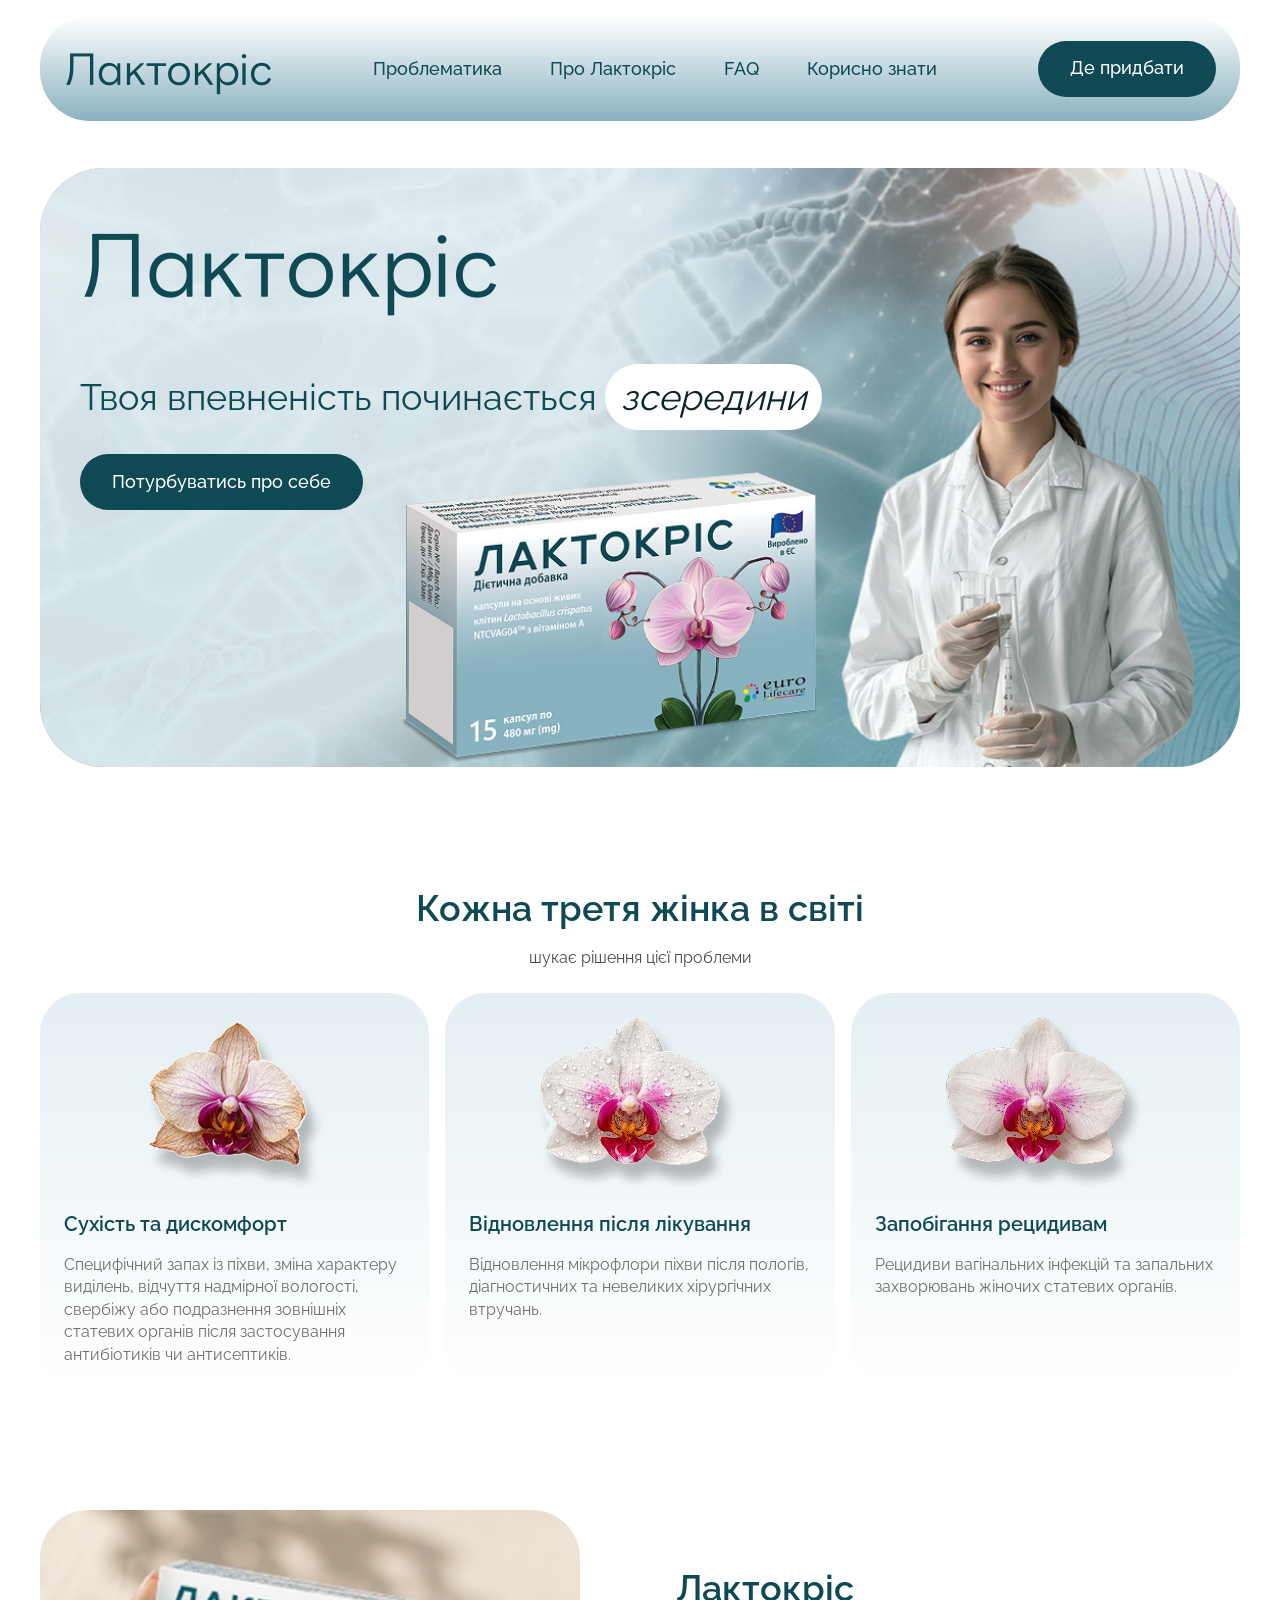
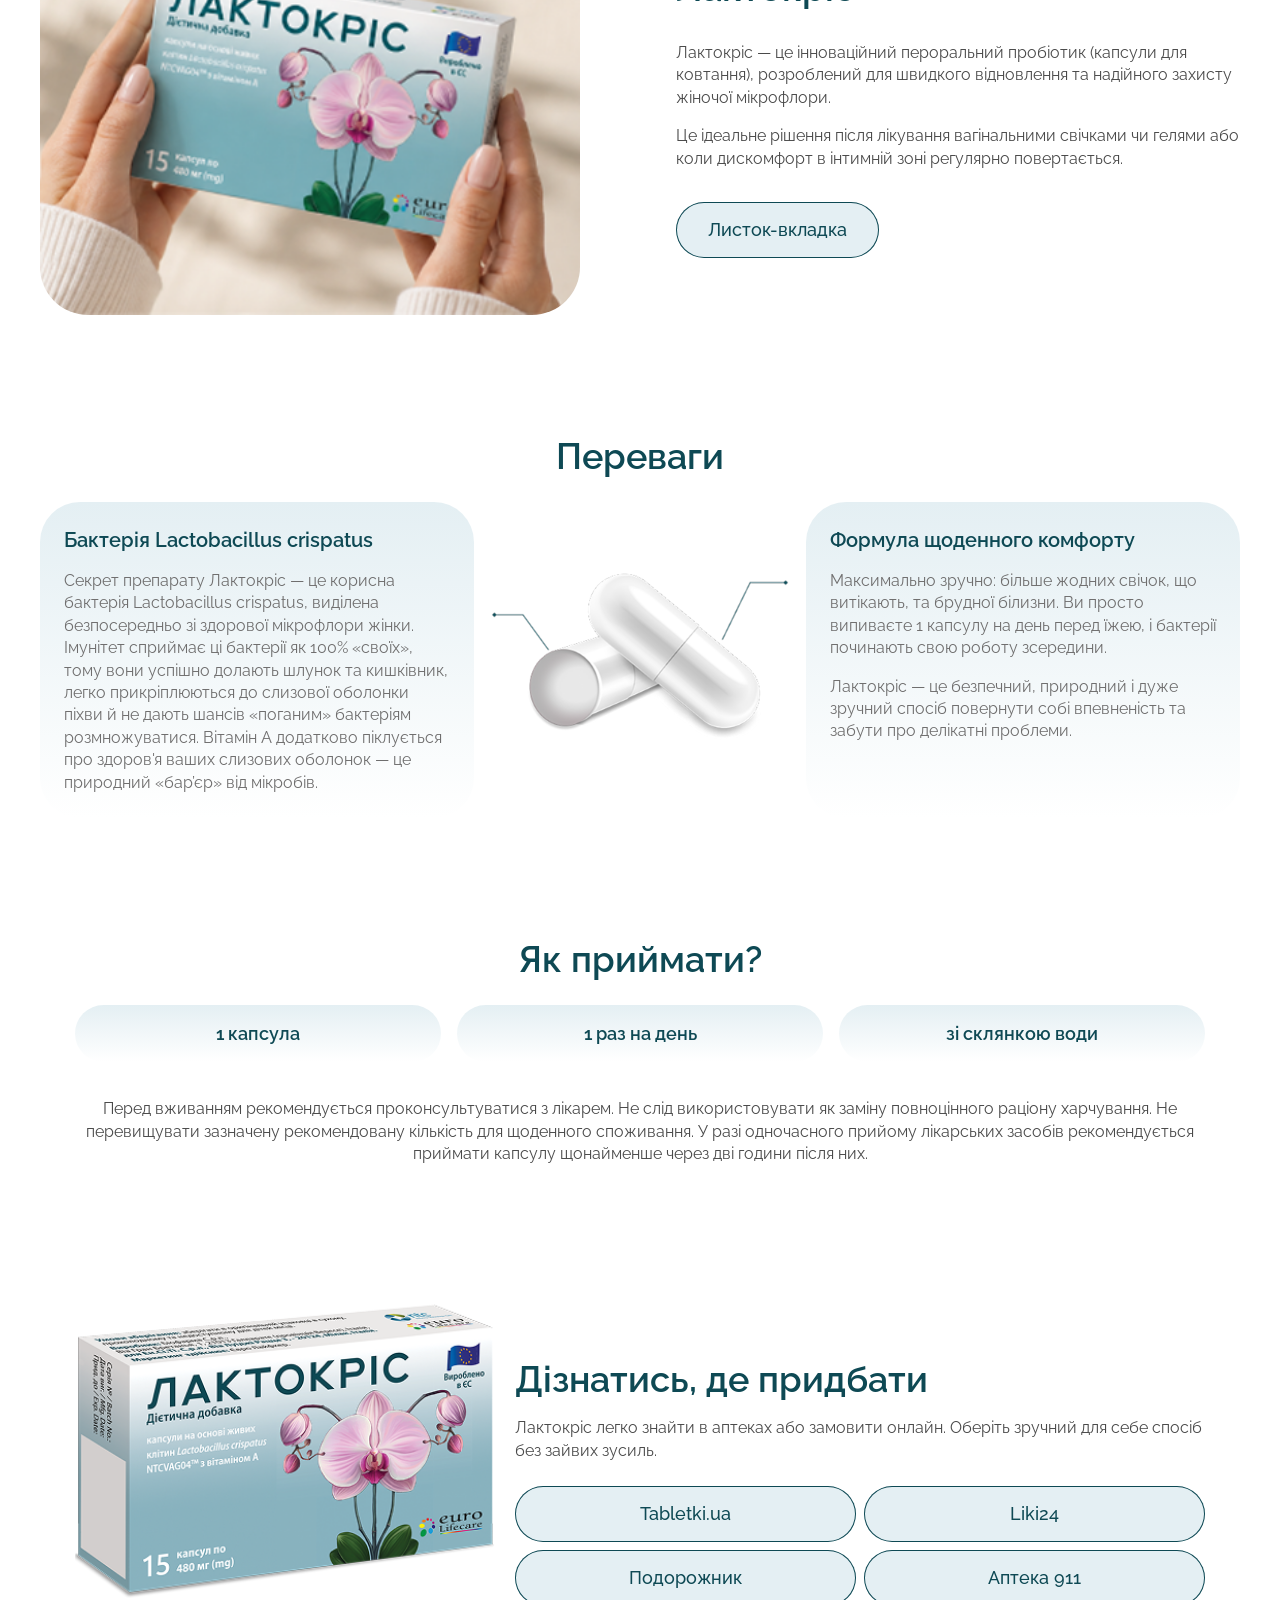
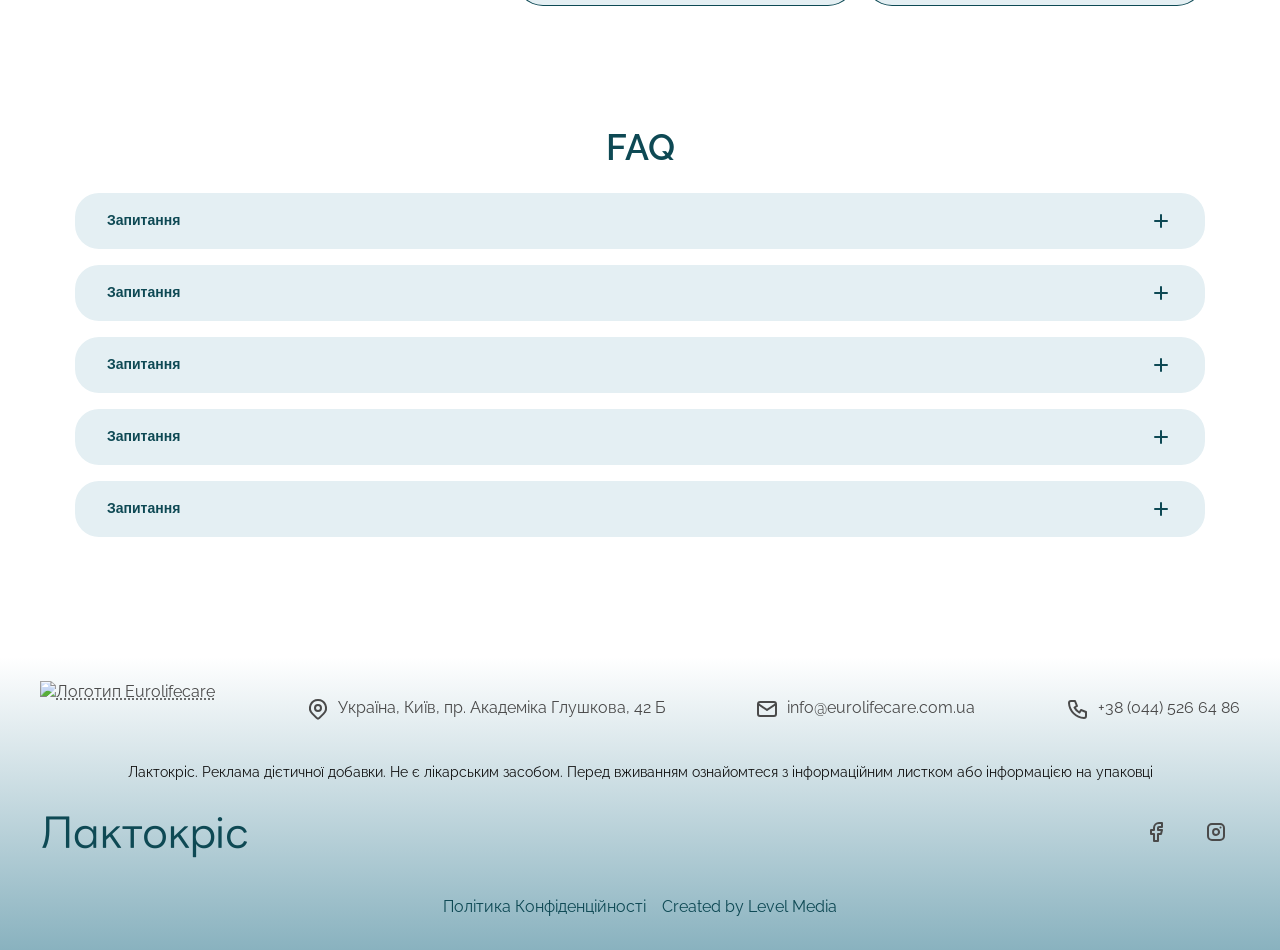
==== index.html @ abeadbf4 "revisions #1" ====
<!doctype html>
<html lang="uk">
  <head>
    <meta charset="UTF-8">
    <!-- <base href=""> -->
    <title>Лакторіс - Головна</title>
    <meta name="viewport" content="width=device-width, initial-scale=1.0">

    <link rel="preload" href="assets/fonts/LINESeedJP-Regular.ttf" as="font" type="font/ttf" crossorigin>
    <link rel="preload" href="assets/fonts/Raleway-Light.ttf" as="font" type="font/ttf" crossorigin>
    <link rel="preload" href="assets/fonts/Raleway-Regular.ttf" as="font" type="font/ttf" crossorigin>
    <link rel="preload" href="assets/fonts/Raleway-Medium.ttf" as="font" type="font/ttf" crossorigin>
    <link rel="preload" href="assets/fonts/Raleway-SemiBold.ttf" as="font" type="font/ttf" crossorigin>

    <link rel="preload" as="image" type="image/png" href="/assets/images/hero-1.png" fetchpriority="high">
    <link rel="preload" as="image" type="image/png" href="/assets/images/hero-2.png" fetchpriority="high">
    <link rel="preload" as="image" type="image/png" href="/assets/images/hero-3.png" fetchpriority="high">

    <link rel="stylesheet" href="assets/css/styles.css">

    <!-- <link rel="shortcut icon" href="/assets/img/favicon/favicon.ico" type="image/x-icon">
    <link rel="icon" href="/assets/img/favicon/favicon.ico" type="image/x-icon">
    <link rel="apple-touch-icon" sizes="57x57" href="/assets/img/favicon/apple-icon-57x57.png">
    <link rel="apple-touch-icon" sizes="60x60" href="/assets/img/favicon/apple-icon-60x60.png">
    <link rel="apple-touch-icon" sizes="72x72" href="/assets/img/favicon/apple-icon-72x72.png">
    <link rel="apple-touch-icon" sizes="76x76" href="/assets/img/favicon/apple-icon-76x76.png">
    <link rel="apple-touch-icon" sizes="114x114" href="/assets/img/favicon/apple-icon-114x114.png">
    <link rel="apple-touch-icon" sizes="120x120" href="/assets/img/favicon/apple-icon-120x120.png">
    <link rel="apple-touch-icon" sizes="144x144" href="/assets/img/favicon/apple-icon-144x144.png">
    <link rel="apple-touch-icon" sizes="152x152" href="/assets/img/favicon/apple-icon-152x152.png">
    <link rel="apple-touch-icon" sizes="180x180" href="/assets/img/favicon/apple-icon-180x180.png">
    <link rel="icon" type="image/png" sizes="192x192"  href="/assets/img/favicon/android-icon-192x192.png">
    <link rel="icon" type="image/png" sizes="32x32" href="/assets/img/favicon/favicon-32x32.png">
    <link rel="icon" type="image/png" sizes="96x96" href="/assets/img/favicon-96x96.png">
    <link rel="icon" type="image/png" sizes="16x16" href="/assets/img/favicon-16x16.png">
    <link rel="manifest" href="/assets/img/favicon/manifest.json">
    <meta name="msapplication-TileColor" content="#ffffff">
    <meta name="msapplication-TileImage" content="/assets/img/favicon/ms-icon-144x144.png">
    <meta name="theme-color" content="#ffffff"> -->
  </head>
  <body>
    <div class="page__inner">
      <header class="page-header__wrapper">
        <div id="header" class="header">
          <a href="/" class="logo not-style" aria-label="На головну сторінку Лактокріс">Лактокріс</a>
          <nav class="nav nav--desktop" aria-label="Головне меню">
            <ul class="not-style">
              <li><a href="#">Проблематика</a></li>
              <li><a href="#">Про Лактокріс</a></li>
              <li><a href="#">FAQ</a></li>
              <li><a href="#">Корисно знати</a></li>
            </ul>
          </nav>
          <a href="#" class="btn btn--primary nav--desktop">Де придбати</a>
          <button class="btn btn--primary burger" id="header-burger" aria-expanded="false" aria-controls="mobile-nav" aria-label="Відкрити меню"><span aria-hidden="true"></span><span aria-hidden="true"></span><span aria-hidden="true"></span></button>
        </div>
        <nav class="nav nav--mobile" id="mobile-nav" aria-label="Мобільне меню">
          <ul class="not-style">
            <li><a href="#">Проблематика</a></li>
            <li><a href="#">Про Лактокріс</a></li>
            <li><a href="#">FAQ</a></li>
            <li><a href="#">Корисно знати</a></li>
          </ul>
          <a href="#" class="btn btn--primary nav--mobile">Де придбати</a>
        </nav>
      </header>

      <main class="main">
        <section class="container section" aria-labelledby="hero-title">
          <div class="hero">
            <div class="hero__content">
              <div class="hero__header">
                <h1 id="hero-title">Лактокріс</h1>
                <p>Твоя впевненість починається <em>зсередини</em></p>
              </div>
              <div class="hero__cta">
                <a href="#" class="btn btn--primary">Потурбуватись про себе</a>
                <img src="assets/images/hero-1.png" alt="Упаковка препарату Лактокріс" loading="eager">
              </div>
            </div>
            <div class="hero__img"><img aria-hidden="true" src="assets/images/hero-3.png" alt="" loading="eager"></div>
          </div>
        </section>
        <section class="section container-2 container__content" aria-labelledby="problems-title">
          <div class="container__header">
            <h2 id="problems-title">Кожна третя жінка в світі</h2>
            <p>шукає рішення цієї проблеми</p>
          </div>
          <ul class="problems__list not-style-2">
            <li class="card">
              <div class="card__img"><img src="assets/images/problems-1.png" alt="" aria-hidden="true"></div>
              <div class="card__text">
                <h3 class="h4">Сухість та дискомфорт</h3>
                <p>Специфічний запах із піхви, зміна характеру виділень, відчуття надмірної вологості, свербіжу або подразнення зовнішніх статевих органів після застосування антибіотиків чи антисептиків.</p>
              </div>
            </li>
            <li class="card">
              <div class="card__img"><img src="assets/images/problems-2.png" alt="" aria-hidden="true"></div>
              <div class="card__text">
                <h3 class="h4">Відновлення після лікування</h3>
                <p>Відновлення мікрофлори піхви після пологів, діагностичних та невеликих хірургічних втручань.</p>
              </div>
            </li>
            <li class="card">
              <div class="card__img"><img src="assets/images/problems-3.png" alt="" aria-hidden="true"></div>
              <div class="card__text">
                <h3 class="h4">Запобігання рецидивам</h3>
                <p>Рецидиви вагінальних інфекцій та запальних захворювань жіночих статевих органів.</p>
              </div>
            </li>
          </ul>
        </section>
        <section class="section container-2 medicinal-product" aria-labelledby="product-title">
          <div class="medicinal-product__img embed-responsive embed-responsive--4-3">
            <img src="assets/images/image-4-3.png" alt="Упаковка препарату Лактокріс">
          </div>
          <div class="medicinal-product__texts">
            <h2 id="product-title">Лактокріс</h2>
            <div>
              <p>Лактокріс — це інноваційний пероральний пробіотик (капсули для ковтання), розроблений для швидкого відновлення та надійного захисту жіночої мікрофлори.</p>
              <p>Це ідеальне рішення після лікування вагінальними свічками чи гелями або коли дискомфорт в інтимній зоні регулярно повертається.</p>
            </div>
            <button class="btn btn--secondary">Листок-вкладка</button>
          </div>
        </section>
        <section class="section container-2 container__content" aria-labelledby="advantages-title">
          <div class="container__header">
            <h2 id="advantages-title">Переваги</h2>
          </div>
          <ul class="advantage not-style-2">
            <li class="card">
              <div class="card__text">
                <h3 class="h4">Бактерія Lactobacillus crispatus</h3>
                <p>Секрет препарату Лактокріс — це корисна бактерія Lactobacillus crispatus, виділена безпосередньо зі здорової мікрофлори жінки. Імунітет сприймає ці бактерії як 100% «своїх», тому вони успішно долають шлунок та кишківник, легко прикріплюються до слизової оболонки піхви й не дають шансів «поганим» бактеріям розмножуватися. Вітамін А додатково піклується про здоров'я ваших слизових оболонок — це природний «бар’єр» від мікробів.</p>
              </div>
            </li>
            <li class="advantage__img" aria-hidden="true">
              <picture>
                <source media="(max-width: 1200px)" srcset="assets/images/advantage__pills-mobile.png">
                <img src="assets/images/advantage__pills.png" alt="">
              </picture>
            </li>
            <li class="card">
              <div class="card__text">
                <h3 class="h4">Формула щоденного комфорту</h3>
                <div>
                  <p>Максимально зручно: більше жодних свічок, що витікають, та брудної білизни. Ви просто випиваєте 1 капсулу на день перед їжею, і бактерії починають свою роботу зсередини.</p>
                  <p>Лактокріс — це безпечний, природний і дуже зручний спосіб повернути собі впевненість та забути про делікатні проблеми.</p>
                </div>
              </div>
            </li>
          </ul>
        </section>
        <section class="section container-3 container__content" aria-labelledby="how-to-title">
          <div class="container__header">
            <h2 id="how-to-title">Як приймати?</h2>
          </div>
          
          <ol class="how-to-take__steps not-style-2">
            <li class="step-badge"><strong class="h5">1 капсула</strong></li>
            <li class="step-badge"><strong class="h5">1 раз на день</strong></li>
            <li class="step-badge"><strong class="h5">зі склянкою води</strong></li>
          </ol>
          
          <div class="how-to-take__texts">
            <p>
              Перед вживанням рекомендується проконсультуватися з лікарем. Не слід використовувати як заміну повноцінного раціону харчування. Не перевищувати зазначену рекомендовану кількість для щоденного споживання. У разі одночасного прийому лікарських засобів рекомендується приймати капсулу щонайменше через дві години після них.
            </p>
          </div>
        </section>
        <section class="section container-3 where-buy" aria-labelledby="buy-title">
          <div class="where-buy__img">
            <img src="assets/images/hero-1.png" alt="Упаковка препарату Лактокріс">
          </div>
          <div class="where-buy__info">
            <div>
              <h2 id="buy-title">Дізнатись, де придбати</h2>
              <p>Лактокріс легко знайти в аптеках або замовити онлайн. Оберіть зручний для себе спосіб без зайвих зусиль.</p>
            </div>
            <ul class="where-buy__links not-style-2">
              <li><a class="btn btn--secondary" href="#" target="_blank" rel="noopener noreferrer" aria-label="Tabletki.ua (відкриється в новій вкладці)">Tabletki.ua</a></li>
              <li><a class="btn btn--secondary" href="#" target="_blank" rel="noopener noreferrer" aria-label="Liki24 (відкриється в новій вкладці)">Liki24</a></li>
              <li><a class="btn btn--secondary" href="#" target="_blank" rel="noopener noreferrer" aria-label="Подорожник (відкриється в новій вкладці)">Подорожник</a></li>
              <li><a class="btn btn--secondary" href="#" target="_blank" rel="noopener noreferrer" aria-label="Аптека 911 (відкриється в новій вкладці)">Аптека 911</a></li>
            </ul>
          </div>
        </section>
        <section class="section container-3 container__content" aria-labelledby="faq-title">
          <div class="container__header">
            <h2 id="faq-title">FAQ</h2>
          </div>
          <div class="faq-container" itemscope itemtype="https://schema.org/FAQPage">

            <div class="faq-item" itemscope itemprop="mainEntity" itemtype="https://schema.org/Question">
              <h3 class="faq-title-wrapper">
                <button class="faq-header" aria-expanded="false">
                  <span class="faq-title h6" itemprop="name">Запитання</span>
                  <span class="faq-icon">
                    <span aria-hidden="true"></span><span aria-hidden="true"></span>
                  </span>
                </button>
              </h3>
              <div class="faq-content" itemscope itemprop="acceptedAnswer" itemtype="https://schema.org/Answer">
                <div class="faq-content-inner" itemprop="text">
                  <p>Munere voluptatum id vel, probatus phaedrum periculis ius te. Eum prima appareat id, ne munere fastidii constituam mei, no lorem invidunt referrentur vel.</p>
                </div>
              </div>
            </div>

            <div class="faq-item" itemscope itemprop="mainEntity" itemtype="https://schema.org/Question">
              <h3 class="faq-title-wrapper">
                <button class="faq-header" aria-expanded="false">
                  <span class="faq-title h6" itemprop="name">Запитання</span>
                  <span class="faq-icon">
                    <span aria-hidden="true"></span><span aria-hidden="true"></span>
                  </span>
                </button>
              </h3>
              <div class="faq-content" itemscope itemprop="acceptedAnswer" itemtype="https://schema.org/Answer">
                <div class="faq-content-inner" itemprop="text">
                  <p>Munere voluptatum id vel, probatus phaedrum periculis ius te. Eum prima appareat id, ne munere fastidii constituam mei, no lorem invidunt referrentur vel.</p>
                </div>
              </div>
            </div>

            <div class="faq-item" itemscope itemprop="mainEntity" itemtype="https://schema.org/Question">
              <h3 class="faq-title-wrapper">
                <button class="faq-header" aria-expanded="false">
                  <span class="faq-title h6" itemprop="name">Запитання</span>
                  <span class="faq-icon">
                    <span aria-hidden="true"></span><span aria-hidden="true"></span>
                  </span>
                </button>
              </h3>
              <div class="faq-content" itemscope itemprop="acceptedAnswer" itemtype="https://schema.org/Answer">
                <div class="faq-content-inner" itemprop="text">
                  <p>Munere voluptatum id vel, probatus phaedrum periculis ius te. Eum prima appareat id, ne munere fastidii constituam mei, no lorem invidunt referrentur vel.</p>
                </div>
              </div>
            </div>

            <div class="faq-item" itemscope itemprop="mainEntity" itemtype="https://schema.org/Question">
              <h3 class="faq-title-wrapper">
                <button class="faq-header" aria-expanded="false">
                  <span class="faq-title h6" itemprop="name">Запитання</span>
                  <span class="faq-icon">
                    <span aria-hidden="true"></span><span aria-hidden="true"></span>
                  </span>
                </button>
              </h3>
              <div class="faq-content" itemscope itemprop="acceptedAnswer" itemtype="https://schema.org/Answer">
                <div class="faq-content-inner" itemprop="text">
                  <p>Munere voluptatum id vel, probatus phaedrum periculis ius te. Eum prima appareat id, ne munere fastidii constituam mei, no lorem invidunt referrentur vel.</p>
                </div>
              </div>
            </div>

            <div class="faq-item" itemscope itemprop="mainEntity" itemtype="https://schema.org/Question">
              <h3 class="faq-title-wrapper">
                <button class="faq-header" aria-expanded="false">
                  <span class="faq-title h6" itemprop="name">Запитання</span>
                  <span class="faq-icon">
                    <span aria-hidden="true"></span><span aria-hidden="true"></span>
                  </span>
                </button>
              </h3>
              <div class="faq-content" itemscope itemprop="acceptedAnswer" itemtype="https://schema.org/Answer">
                <div class="faq-content-inner" itemprop="text">
                  <p>Munere voluptatum id vel, probatus phaedrum periculis ius te. Eum prima appareat id, ne munere fastidii constituam mei, no lorem invidunt referrentur vel.</p>
                </div>
              </div>
            </div>

          </div>
        </section>
      </main>
        
      <footer class="page-footer__wrapper">
        <div class="footer container" id="footer">
          <address class="footer__links not-style">
            <a class="eurolifecare-logo" href="https://eurolifecare.com.ua/" aria-label="На головну сторінку Eurolifecare" target="_blank" rel="noopener noreferrer">
              <!-- <img src="assets/img/eurolifecare_logo.png" alt="Логотип Eurolifecare"> -->
              <img src="https://eurolifecare.com.ua/wp-content/uploads/2021/03/logo.svg" alt="Логотип Eurolifecare">
            </a>
            <div class="footer__link">
              <svg aria-hidden="true" xmlns="http://www.w3.org/2000/svg" width="24" height="24" fill="none" viewBox="0 0 24 24">
                <use xmlns:xlink="http://www.w3.org/1999/xlink" xlink:href="assets/img/sprites.svg#map-pin"></use>
              </svg>
              <a href="https://goo.gl/maps/f4gwStd8q7zMJ84H6" target="_blank" rel="noopener noreferrer">Україна, Київ, пр. Академіка Глушкова, 42 Б</a>
            </div>
            <div class="footer__link">
              <svg aria-hidden="true" xmlns="http://www.w3.org/2000/svg" width="24" height="24" fill="none" viewBox="0 0 24 24">
                <use xmlns:xlink="http://www.w3.org/1999/xlink" xlink:href="assets/img/sprites.svg#mail"></use>
              </svg>
              <a href="mailto:info@eurolifecare.com.ua">info@eurolifecare.com.ua</a>
            </div>
            <div class="footer__link">
              <svg aria-hidden="true" xmlns="http://www.w3.org/2000/svg" width="24" height="24" fill="none" viewBox="0 0 24 24">
                <use xmlns:xlink="http://www.w3.org/1999/xlink" xlink:href="assets/img/sprites.svg#phone"></use>
              </svg>
              <a href="tel:+380445266486">+38 (044) 526 64 86</a>
            </div>
          </address>
          <div>
            <p>
              <small>Лактокріс. Реклама дієтичної добавки. Не є лікарським засобом. Перед вживанням ознайомтеся з інформаційним листком або інформацією на упаковці</small>
            </p>
          </div>
          <div class="footer__social-links">
            <a href="/" class="logo not-style" aria-label="На головну сторінку Лактокріс">Лактокріс</a>
            <nav class="social-links" aria-label="Соціальні мережі">
              <ul class="not-style">
                <li class="social-links__item">
                  <a class="not-style" href="#" aria-label="Перейти на сторінку Facebook" target="_blank" rel="noopener noreferrer">
                    <svg aria-hidden="true" xmlns="http://www.w3.org/2000/svg" width="24" height="24" fill="none" viewBox="0 0 24 24">
                      <use xmlns:xlink="http://www.w3.org/1999/xlink" xlink:href="assets/img/sprites.svg#facebook"></use>
                    </svg>
                  </a>
                </li>
                <li class="social-links__item">
                  <a class="not-style" href="#" aria-label="Перейти на сторінку Instagram" target="_blank" rel="noopener noreferrer">
                    <svg aria-hidden="true" xmlns="http://www.w3.org/2000/svg" width="24" height="24" fill="none" viewBox="0 0 24 24">
                      <use xmlns:xlink="http://www.w3.org/1999/xlink" xlink:href="assets/img/sprites.svg#instagram"></use>
                    </svg>
                  </a>
                </li>
              </ul>
            </nav>
          </div>
          <div class="footer__legal">
            <a href="privacy-policy.html">Політика Конфіденційності</a>
            <a href="https://levelmedia.com.ua/" target="_blank" rel="noopener noreferrer">Created by Level Media</a>
          </div>
        </div>
      </footer>
    </div>

    <script src="assets/js/main.js"></script>
  </body>
</html>
---- assets/css/styles.css ----
:root {
  --white: #ffffff;
  --gray_400: #6F6E6E;
  --gray_500: #4A4A4A;
  --black_900: #111111;
  --black_1000: #000000;

  --blue_100: #E4EFF3;
  --blue_300: #89B2BF;
  --blue_400: #86A4AA;
  --blue_600: #0E4954;
  --blue_700: #0A3138;
  --blue_800: #08252B;

  --font-main: Raleway,Arial,sans-serif;
  --font-heading: "Line Seed JP",Arial,sans-serif;


  --h1-size: 64px;
  --h2-size: 36px;
  --h3-size: 24px;
  --h4-size: 20px;
  --h5-size: 18px;
  --h6-size: 14px;

  --label-size: 18px;
  --btn-size: 18px;
  --menu-size: 18px;
  --body-size: 16px;
  --bode-small-size: 14px;
  --input-size: 14px;
  --breadcrumbs-size:16px;

  --line-14: 1.4;
  --line-135: 1.35;
  --line-12: 1.2;
  --line-15: 1.15;

  --container-1600: calc(1600px + (120px * 2))
}

*,
*::before,
*::after {
  box-sizing: inherit;
}

html {
  height: 100%;
}

body {
  margin: 0;
  padding: 0;
  
  color: var(--gray_500);
  font-family: var(--font-main);
  
  
  box-sizing: border-box;
}
.page__inner{
  min-height: 100%;
  display: flex;
  flex-direction: column;
  box-sizing: border-box;
}
main{
  flex: 1 0 auto;
}

a {
  color: inherit;
}
@font-face {
  font-family: "Raleway";
  src: url("../fonts/Raleway-Light.ttf") format("truetype");
  font-weight: 300;
  font-style: normal;
  font-display: swap;
}
@font-face {
  font-family: "Raleway";
  src: url("../fonts/Raleway-Regular.ttf") format("truetype");
  font-weight: 400;
  font-style: normal;
  font-display: swap;
}
@font-face {
  font-family: "Raleway";
  src: url("../fonts/Raleway-Medium.ttf") format("truetype");
  font-weight: 500;
  font-style: normal;
  font-display: swap;
}
@font-face {
  font-family: "Raleway";
  src: url("../fonts/Raleway-SemiBold.ttf") format("truetype");
  font-weight: 600;
  font-style: normal;
  font-display: swap;
}
@font-face {
  font-family: "Raleway";
  src: url("../fonts/Raleway-Bold.ttf") format("truetype");
  font-weight: 700;
  font-style: normal;
  font-display: swap;
}

@font-face {
  font-family: "Line Seed JP";
  src: url("../fonts/LINESeedJP-Regular.ttf") format("truetype");
  font-weight: 400;
  font-style: normal;
  font-display: swap;
}

.btn {
  display: inline-flex;
  gap: 8px;
  align-items: center;
  justify-content: center;
  min-height: 56px;
  padding: 0 32px;
  border-radius: 100px;
  text-decoration: none;
  font-family: inherit;
  background-color: transparent;
  font-size: var(--btn-size);
  line-height: var(--line-135);
  font-weight: 500;
  border: none;
  cursor: pointer;
  transition: background 0.2s ease, transform 0.2s ease, color 0.2s ease, outline 0.2s ease;
}
.btn:disabled{
  cursor: not-allowed;
}
.btn--icon{
  padding: 0 16px;
}
.btn--icon,
.btn--primary{
  color: var(--white);
  background-color: var(--blue_600);
}
.btn--icon:not(:disabled):hover,
.btn--primary:not(:disabled):hover{
  background-color: var(--blue_700);
}
.btn--icon:not(:disabled):focus-visible,
.btn--primary:not(:disabled):focus-visible{
  outline: 3px solid var(--blue_300);
  outline-offset: 0;
}
.btn--icon:not(:disabled):active,
.btn--primary:not(:disabled):active{
  background-color: var(--blue_800);
  color: var(--white);
}
.btn.btn--icon:disabled,
.btn.btn--primary:disabled{
  background-color: var(--gray_400) !important;
  color: var(--white) !important;
}

@property --color-start {
  syntax: '<color>';
  initial-value: #E4EFF3;
  inherits: false;
}

@property --color-end {
  syntax: '<color>';
  initial-value: #E4EFF3;
  inherits: false;
}
.btn--secondary {
  background: radial-gradient( var(--color-start), var(--color-end));
  box-shadow: inset 0 0 0 1px var(--blue_600);
  color: var(--blue_600);
  transition: --color-start 0.2s ease, --color-end 0.2s ease;
}

.btn--secondary:not(:disabled):hover {
  --color-start: #E4EFF3;
  --color-end: #89B2BF;
  box-shadow: inset 0 0 0 1px var(--blue_700);
}

.btn--secondary:not(:disabled):focus-visible{
  box-shadow: inset 0 0 0 1px var(--blue_700);
  outline: 3px solid var(--blue_700);
  color: var(--blue_700);
  outline-offset: 0;
}
.btn--secondary:not(:disabled):active{
  --color-start: #08252B;
  --color-end: #08252B;
  color: var(--white);
}
.btn.btn--secondary:disabled{
  --color-start: #E4EFF3;
  --color-end: #E4EFF3;
  box-shadow: inset 0 0 0 1px var(--gray_400) !important;
  color: var(--gray_500) !important;
}


a:not(.btn) {
  transition: color 0.2s ease;
  text-decoration: underline dotted;
}
a:not(.btn):hover {
  color: var(--blue_600);
}
h1,
h2,
.h1,
.h2{
  margin: 0 0 16px;
  color: var(--blue_600);
  line-height: var(--line-12);
  font-weight: 600;
}

h3,
h4,
.h3,
.h4 {
  margin: 0 0 16px;
  color: var(--blue_600);
  line-height: var(--line-14);
  font-weight: 600;
}
h5,
h6,
.h5,
.h6{
  margin: 0 0 8px;
  color: var(--blue_600);
  line-height: var(--line-14);
  font-weight: 600;
}

h1, .h1 {
  font-size: var(--h1-size);
}
h2, .h2 {
  font-size: var(--h2-size);
}
h3, .h3 {
  font-size: var(--h3-size);
}
h4, .h4 {
  font-size: var(--h4-size);
}
h5, .h5 {
  font-size: var(--h5-size);
}
h6, .h6 {
  font-size: var(--h6-size);
}

p:not(:last-child), .custom-table:not(:last-child), .quote-card:not(:last-child) {
  margin: 0 0 12px;
}
p:last-child{
  margin-bottom: 0 !important;
}
p:first-child {
    margin-top: 0 !important;
}
p, ul:not(.not-style) li, a, .a-link, th{
  font-size: var(--body-size);
  line-height: var(--line-14);
  font-weight: 400;
}
p > strong,
p > b{
  font-weight: 600;
}

.not-style-2 {
  list-style: none;
  padding: 0;
  margin: 0;
}
.not-style-2 > * {
  margin: 0 !important;
}

ul:not(.not-style),
ol:not(.not-style) {
  margin: 0;
  padding: 0;
}
ul:not(.not-style):not(:last-child),
ol:not(.not-style):not(:last-child) {
  margin-bottom: 12px;
}
ul.not-style,
ul.not-style li,
ol.not-style,
ol.not-style li{
  list-style: none;
  margin: 0;
  padding: 0;
}

ul:not(.not-style) li,
ol:not(.not-style) li {
  margin-left: 21px;
}
ul:not(.not-style) li:not(:last-child),
ol:not(.not-style) li:not(:last-child) {
  margin-bottom: 8px;
}

ul:not(.not-style) li::marker {
  font-size: 10px;
}
a.not-style{
  text-decoration: none;
  display: block;
  line-height: 0;
}
address.not-style{
  font-style: normal;
}
p small{
  font-size: var(--bode-small-size);
}

.custom-table {
  width: 100%;
  border-collapse: separate; 
  border-spacing: 0;
  border-radius: 24px;
  overflow: hidden;
  color: var(--blue_700);
  text-align: center;
  background-color: var(--white);
}

.custom-table th,
.custom-table td {
  padding: 16px;
  margin: 0;
}

.custom-table thead th {
  background-color: var(--blue_100);
}

.custom-table th:not(:last-child),
.custom-table td:not(:last-child) {
  border-right: 1px solid var(--blue_100);
}

.quote-card {
  display: flex;
  flex-direction: column;
  gap: 24px;
  padding: 24px;
  border-radius: 40px;
  background-color: var(--blue_100);
  margin: 0;
  box-sizing: border-box;
}
.quote-card__body {
  display: flex;
  flex-direction: column;
  gap: 16px;
}
.quote-icon {
  fill: var(--blue_700);
  flex-shrink: 0;
}
.quote-icon--start {
  align-self: flex-start;
}
.quote-icon--end {
  align-self: flex-end;
  transform: rotate(180deg);
}
.quote-card__content {
  margin: 0;
}
.quote-card__content p {
  margin: 0;
  color: var(--blue_700);
}
.quote-card__author {
  color: var(--gray_500);
}

.embed-responsive {
  position:relative;
  display:block;
  width:100%;
  padding:0;
  overflow:hidden
}
.embed-responsive::before {
  content:'';
  display:block;
  padding-top:56.25%
}
.embed-responsive img,.embed-responsive iframe,.embed-responsive video {
  position:absolute;
  top:0;
  bottom:0;
  left:0;
  width:100%;
  height:auto;
  border:0
}
.embed-responsive--4-3::before {
  padding-top:75%
}


.page-header__wrapper{
  position: fixed;
  top: 0;
  left: 0;
  width: 100%;
  padding: 0 120px;
  z-index: 10;
  transition: transform 0.3s ease;
}

/* For the script, hiding header */
.page-header__wrapper.is-hidden {
  transform: translateY(-100%);
}

.header {
  display: flex;
  justify-content: space-between;
  align-items: center;
  background: linear-gradient(180deg, #FFFFFF 0%, #89B2BF 100%);
  border-radius: 50px;
  padding: 24px;
  width: 100%;
  margin: 16px auto 0;
  z-index: 10;
  max-width: 1600px;
  position: relative;
}

.logo {
  font-size: 40px;
  font-weight: 400;
  line-height: normal !important;
  font-family: var(--font-heading);
  color: var(--blue_600);
  text-decoration: none;
}

.nav a:not(.btn) {
  text-decoration: none;
  color: var(--blue_600);
  font-weight: 500;
  font-size: var(--menu-size);
  line-height: var(--line-14);
  transition: color 0.2s ease;
  padding: 16px;
}
.nav.nav--desktop ul {
  display: flex;
  gap: 16px;
}
.nav.nav--mobile ul {
  margin-top: 52px;
  display: flex;
  flex-direction: column;
  gap: 8px;
}
.nav ul.not-style li{
  display: flex;
  justify-content: center;
}
.nav.nav--mobile {
  display: none;
  flex-direction: column;
  position: absolute;
  right: 0;
  top:0;
  z-index: 9;
  margin: calc(16px + 52px) 40px 0 0;
  background-color: var(--blue_100);
  border-radius: 0 20px 24px 24px;
  width: 288px;
  padding: 16px 16px 24px;
  transform: translateY(-20px);
  opacity: 0;
  visibility: hidden;
  pointer-events: none;
  transition: transform 0.3s, opacity 0.3s, visibility 0.3s;
}
.btn.nav--mobile {
  margin-top: 40px;
}
.nav.nav--mobile.active {
  transform: translateY(0);
  opacity: 1;
  visibility: visible;
  pointer-events: auto;
  border-radius: 0 10px 24px 24px;
  box-shadow: inset 0px 0px 0 2px var(--blue_600);
}
.nav a:not(.btn):hover {
    color: var(--blue_700);
}
.burger {
  display: none;
}

footer{
  flex-shrink: 0;
}
.page-footer__wrapper{
  padding: 24px 0 16px;
  background: linear-gradient(180deg, #FFFFFF 0%, #89B2BF 100%);
}
.footer{
  display: flex;
  flex-direction: column;
  gap: 24px;
}
.footer div:nth-child(2) > p{
  text-align: center;
  color: var(--black_900);
}
.footer__links{
  display: flex;
  justify-content: space-between;
}
.footer__link{
  display: flex;
  gap: 8px;
  padding: 16px 0;
}
.footer__link a {
  text-decoration: none;
}
.footer__social-links{
  display: flex;
  justify-content: space-between;
  align-items: center;
}
.social-links ul{
  display: flex;
  gap: 12px;
}
.social-links__item {
  width: 48px;
  height: 48px;
  display: flex;
  justify-content: center;
  align-items: center;
}
.footer__legal{
  display: flex;
  gap: 16px;
  justify-content: center;
}
.footer__legal a{
  padding: 16px 0;
  color: var(--blue_600);
  text-decoration: none;
}

.page-footer__wrapper a:focus-visible {
  outline: 3px solid var(--blue_600);
  outline-offset: 4px;
  border-radius: 4px;
}

.page-footer__wrapper a:focus:not(:focus-visible) {
  outline: none;
}

.section {
  margin: 120px 0;
}
.section:first-child {
  margin-top: 0;
}

.container,
.container-2 {
  padding: 0 120px;
  margin-right: auto;
  margin-left: auto;
  max-width: var(--container-1600);
}
.container-3 {
  margin-right: auto;
  margin-left: auto;
  padding: 0 150px;
  max-width: calc(1062px + (150px * 2));
}

.hero {
  display: flex;
  justify-content: space-between;
  position: relative;
  margin-top: 168px;
  padding: 40px 96px 0;
  border-radius: 64px;
  background-repeat: no-repeat;
  background-position: top;
  background-size: cover;
  background-image: url("../images/hero-2.png");
  position: relative;
  overflow: hidden;
}
.hero__ellipse{
  position: absolute;
  top: -932px;
  left: -747px;  
}
.hero::before{
  content: "";
  position: absolute;
  top: -932px;
  left: -747px;  
  width: 1941px;
  height: 1941px;
  z-index: 2;
  background-image: url("../images/Ellipse.svg");
}

.hero__header{
  display: flex;
  flex-direction: column;
  gap: 8px;
}
.hero__content {
  display: flex;
  flex-direction: column;
  gap: 24px;
  flex: 1 0 auto;
  z-index: 3;
}
.hero__img img{
  width: 100%;
  min-width: 360px;
}
.hero__img {
  z-index: 3;
  display: flex;
  align-items: end;
}

.hero h1 {
  font-family: var(--font-heading);
  font-size: 80px;
  font-weight: 400;
  line-height: var(--line-14);
  margin: 0;
}

.hero h1 ~ p {
  display: flex;
  flex-wrap: wrap;
  align-items: center;
  gap: 8px;
  font-family: var(--font-main);
  font-size: 36px;
  line-height: var(--line-14);
  color: var(--blue_600);
  font-weight: 400;
}
.hero em{
  font-style: italic;
  background-color: var(--white);
  border-radius: 100px;
  display: flex;
  justify-self: start;
  color: var(--blue_800);
  padding: 8px 16px;
  font-weight: 400;
}
.hero__cta .btn{
  flex-shrink: 0;
}
.hero__cta{
  display: flex;
  align-items: start;
  gap: 40px;
}
.hero__cta img{
  max-width: 524px;
  width: 100%;
}

.card {
  display: flex;
  gap: 16px;
  flex-direction: column;
  padding: 24px;
  border-radius: 40px;
  background: linear-gradient(180deg, var(--blue_100) 0%,var(--white) 100%);
}
.card__img {
  display: flex;
  justify-content: center;
}
.card__text h4 {
  text-align: center;
}
.card__text p {
  color: var(--gray_400);
}

.container__header {
  text-align: center;
}
.container__header *:last-child{
  margin: 0;
}

.container__content {
  display: flex;
  gap: 24px;
  flex-direction: column;
}
.problems__list {
  display: grid;
  grid-template-columns: repeat(3, 1fr);
  gap: 16px;
}

.medicinal-product {
  display: flex;
  gap: 96px;
  align-items: center;
}
.medicinal-product__img {
  border-radius: 48px;
  flex: 0 0 33.333%;
}
.medicinal-product__texts {
  display: flex;
  flex-direction: column;
  gap: 32px;
  align-items: start;
  flex: 1;
}
.medicinal-product__texts h2 {
  margin: 0;
}

.advantage {
  display: flex;
  gap: 16px;
}
.advantage .card{
  flex: 1 0 35%;
}

.advantage__img {
  width: 25%;
  align-self: center;
}
.advantage__img img {
  width: 100%;
}

.how-to-take__steps {
  display: grid;
  grid-template-columns: repeat(3, 1fr);
  gap: 16px;
}

.step-badge {
  background: linear-gradient(180deg, var(--blue_100) 0%,var(--white) 100%);
  border-radius: 100px;
  padding: 16px;
  display: flex;
  align-items: center;
  justify-content: center;
}

.step-badge *{
  margin: 0;
}

.how-to-take__texts {
  text-align: center;
}

.where-buy {
  display: flex;
  gap: 16px;
  align-items: end;
}
.where-buy__img {
  width: 37.5%;
}
.where-buy__img img {
  width: 100%;
}
.where-buy__info {
  display: flex;
  flex-direction: column;
  gap: 24px;
  flex: 1;
}
.where-buy__links {
  display: grid;
  gap: 8px;
  grid-template-columns: repeat(2, 1fr);
}
.where-buy__links li a {
  width: 100%;
}

.faq-container {
  display: flex;
  flex-direction: column;
  gap: 16px;
}

.faq-item {
  border-radius: 24px;
  background-color: var(--blue_100);
  overflow: hidden;
  transition: background-color 0.3s ease, box-shadow 0.3s ease;
}

.faq-item.is-active {
  background-color: var(--white);
  box-shadow: inset 0 0 0 1px var(--blue_600);
}

.faq-header {
  width: 100%;
  display: flex;
  justify-content: space-between;
  align-items: center;
  padding: 16px 32px;
  background: none;
  border: none;
  cursor: pointer;
  text-align: left;
  color: var(--blue_600);
  transition: outline 0.2s ease;
}
.faq-header:focus {
  outline: none;
}

.faq-header:focus-visible {
  outline: 2px solid var(--blue_600);
  outline-offset: -2px;
  border-radius: 24px;
}

.faq-title {
  margin: 0;
}

.faq-icon {
  position: relative;
  width: 24px;
  height: 24px;
  display: flex;
  align-items: center;
  justify-content: center;
}

.faq-icon span {
  position: absolute;
  width: 14px;
  height: 2px;
  background-color: var(--blue_600);
  border-radius: 4px;
  transition: transform 0.3s ease;
}

.faq-icon span:nth-child(2) {
  transform: rotate(-90deg);
}

.faq-item.is-active .faq-icon span:nth-child(2) {
  transform: rotate(0deg); 
}

.faq-content {
  display: grid;
  grid-template-rows: 0fr;
  transition: grid-template-rows 0.3s ease-out;
}
.faq-item.is-active .faq-content {
  grid-template-rows: 1fr;
}

.faq-content-inner {
  min-height: 0;
  overflow: hidden;
}
.faq-content-inner p {
  margin: 0;
  padding: 0 32px 16px 32px;
  color: var(--gray_400);
}
.faq-title-wrapper{
  margin: 0;
  padding: 0;
}

@media (max-width: 1439px) {
  :root {
    --container-1600: calc(1600px + (40px * 2))
  }
  .page-header__wrapper,
  .container,
  .container-2 {
    padding: 0 40px;
  }

  .container-3 {
    margin-right: auto;
    margin-left: auto;
    padding: 0 40px;
    max-width: calc(1130px + (40px * 2));
  }

  .hero{
    padding: 40px 40px 0;
  }
  .hero::before{
    left: -1004px;
  }

  .medicinal-product__img {
    flex: 0 0 45%;
  }
}
@media (max-width: 1200px) {
  .container-2,
  .container-3 {
    padding: 0 92px;
  }
  .container-3 {
    max-width: var(--container-1600);
  }
  .eurolifecare-logo{
    margin-bottom: 16px;
  }
  .nav--desktop {
    display: none;
  }
  .nav.nav--mobile {
    display: flex;
  }

  .burger {
    display: inline-flex;
    flex-direction: column;
    gap: 4px;
    width: calc(24px + (32px * 2));
    cursor: pointer;
    align-items: center;
    justify-content: center;
  }
  .burger span {
    display: block;
    width: calc(100% - 6px);
    height: 2px;
    background-color: var(--white);
    transition: transform 0.3s ease, opacity 0.3s ease;
    border-radius: 100px;
  }
  .burger.active span:nth-child(1) {
    transform: translateY(6px) rotate(45deg);
  }
  .burger.active span:nth-child(2) {
    opacity: 0;
  }
  .burger.active span:nth-child(3) {
    transform: translateY(-6px) rotate(-45deg);
  }

  .footer__links{
    flex-direction: column;
  }
  .hero{
    padding: 40px 40px 0;
  }
  .hero__cta {
    flex-direction: column;
  }
  .hero__content{
    flex: 0 0 100%;
  }
  .hero__cta img{
    margin-bottom: 24px;
    max-width: 59%;
  }
  .hero::before{
    left: -803px;
  }
  .hero__img {
    z-index: 2;
    display: flex;
    align-items: end;
    position: absolute;
    right: 0;
    bottom: 0px;
  }
  .hero__img img{
    min-width: auto;
    max-width: 370px;
  }

  .problems__list {
    grid-template-columns: repeat(1, 1fr);
  }
  /* .card__text p {
    margin: 0 32px;
    text-align: center;
  } */
  
  .medicinal-product {
    flex-direction: column;
    gap: 24px;
  }
  .medicinal-product__img {
    flex: 0 0 100%;
  }

  .advantage {
    flex-direction: column;
  }
  .advantage .card{
    flex: 1 0 100%;
  }
  .advantage__img {
    width: auto;
  }

  .where-buy {
    flex-direction: column;
  }
  .where-buy__img,
  .where-buy__info {
    width: 100%;
  }
}
@media (max-width: 767px) {
  :root {
    --h1-size: 32px;
    --h2-size: 26px;
    --h3-size: 22px;
    --h4-size: 18px;
    --h5-size: 16px;

    /* --body-size: 14px; */
    --breadcrumbs-size:14px;
  }

  h2,
  .h2 {
    line-height: var(--line-15);
  }
  .section {
    margin: 80px 0;
  }
  .container-2,
  .container-3 {
    padding: 0 64px;
  }

  .header {
    padding: 12px 16px;
    background: radial-gradient(#E4EFF3,#89B2BF);
  }
  .logo {
    font-size: 20px;
  }
  .nav.nav--mobile ul {
    margin-top: 40px;
  }
  .nav.nav--mobile {
    margin: calc(16px + 40px) 40px 0 0;
  }
  .footer__social-links{
    flex-direction: column;
    justify-content: start;
    align-items: start;
    gap: 16px;
  }
  .social-links__item:first-child{
    width: calc(48px - 12px);
    justify-content: start;
  }
  .hero{
    margin-top: 120px;
  }
  .hero__img {
    max-width: 50%;
  }
  .hero__img img{
    max-width: 350px;
  }

  .problems__list {
    grid-template-columns: repeat(1, 1fr);
  }
  .card__text p {
    margin: 0;
  }
  .how-to-take__steps {
    grid-template-columns: 1fr;
  }
}
@media (max-width: 550px) {
  :root {
    --container-1600: calc(1600px + (16px * 2))
  }
  .section {
    margin: 48px 0;
  }
  .page-header__wrapper,
  .container,
  .container-2,
  .container-3 {
    padding: 0 16px;
  }
  .nav.nav--mobile {
    margin: calc(16px + 40px) 16px 0 0;
  }
  .eurolifecare-logo{
    margin-bottom: 24px;
  }
  .btn:not(.burger) {
    padding: 0 16px;
  }
  .hero__img{
    display: none;
  }
  .hero h1 {
    font-size: 36px;
  }
  .hero h1 ~ p {
    font-size: 24px;
  }
  .hero{
    padding: 16px 16px 0;
    border-radius: 32px;
  }
  .hero__cta {
    gap: 24px;
  }
  .hero__cta img{
    margin-bottom: 16px;
    max-width: 100%;
  }

  .faq-header {
    padding: 16px;
  }
  .faq-content-inner p {
    padding: 0 16px 16px;
  }
}
@media (max-width: 390px) {
  .footer__legal{
    flex-direction: column;
    gap: 8px;
  }
}
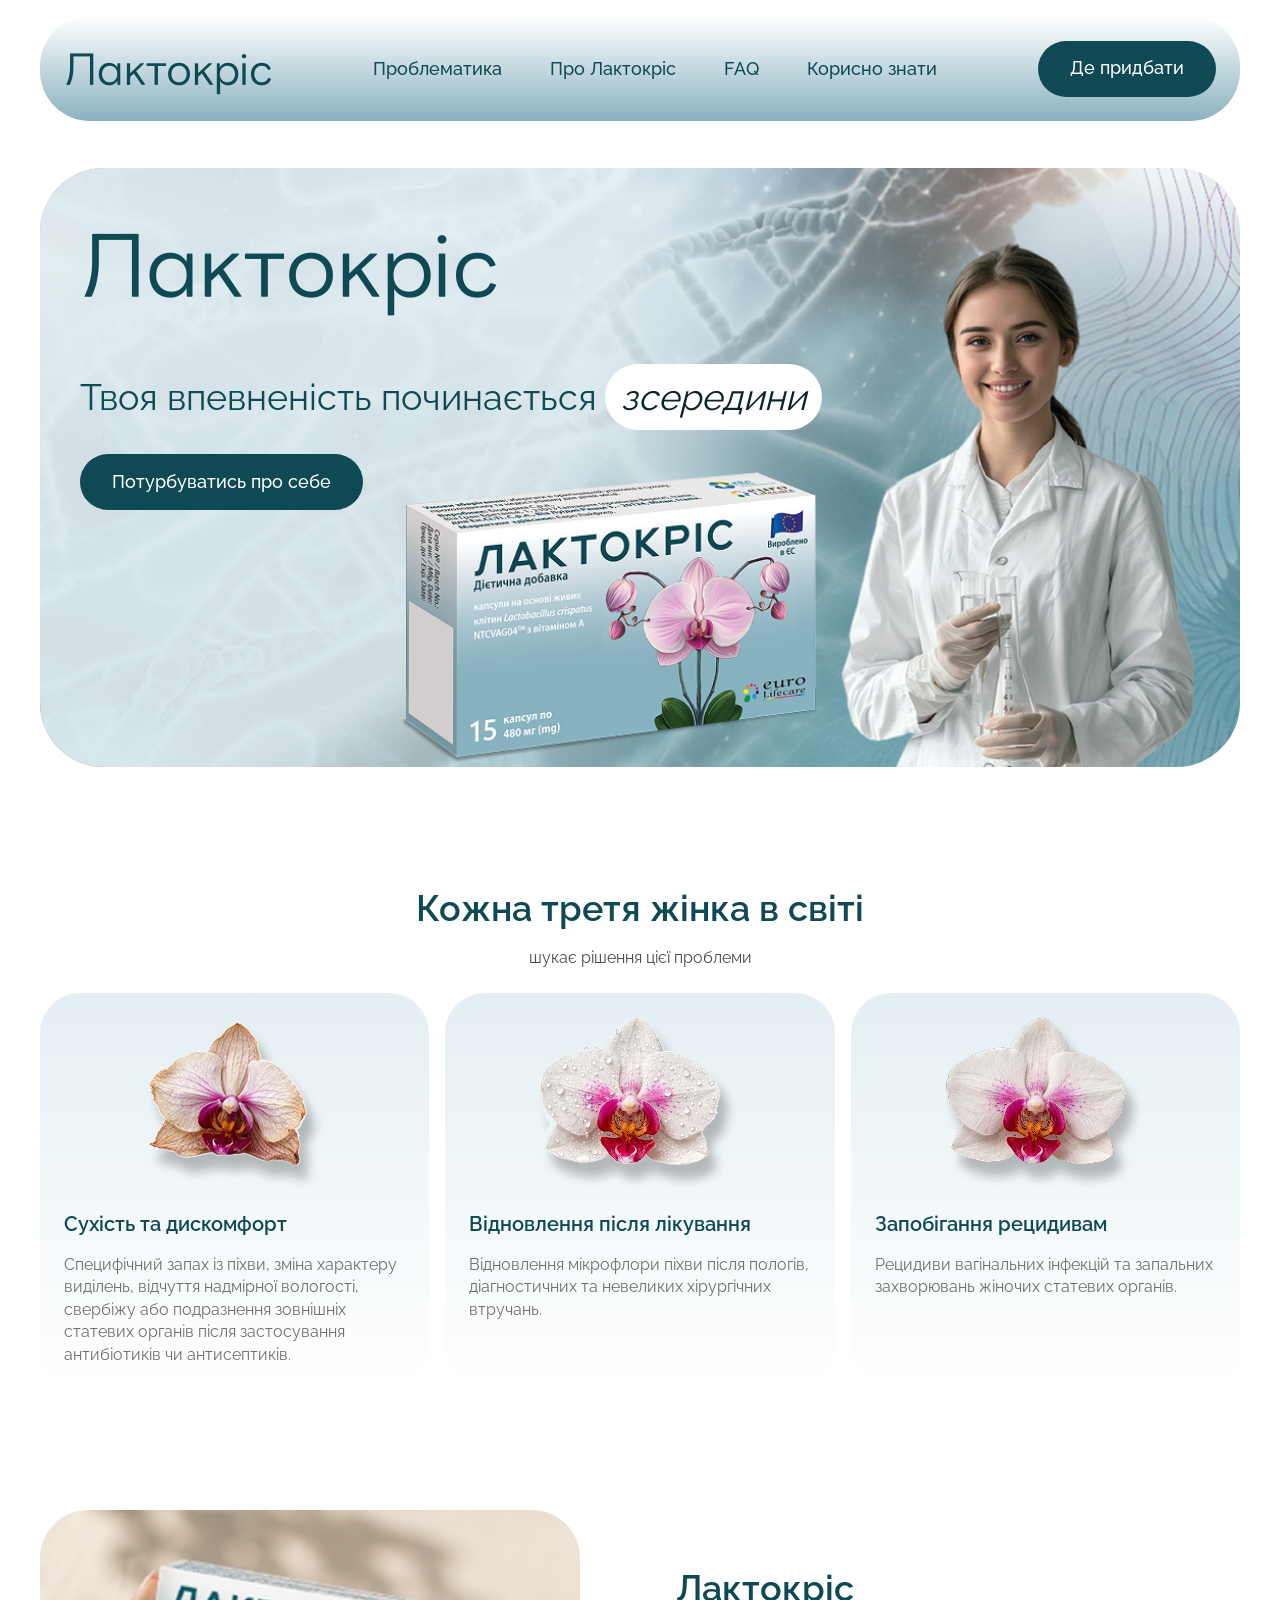
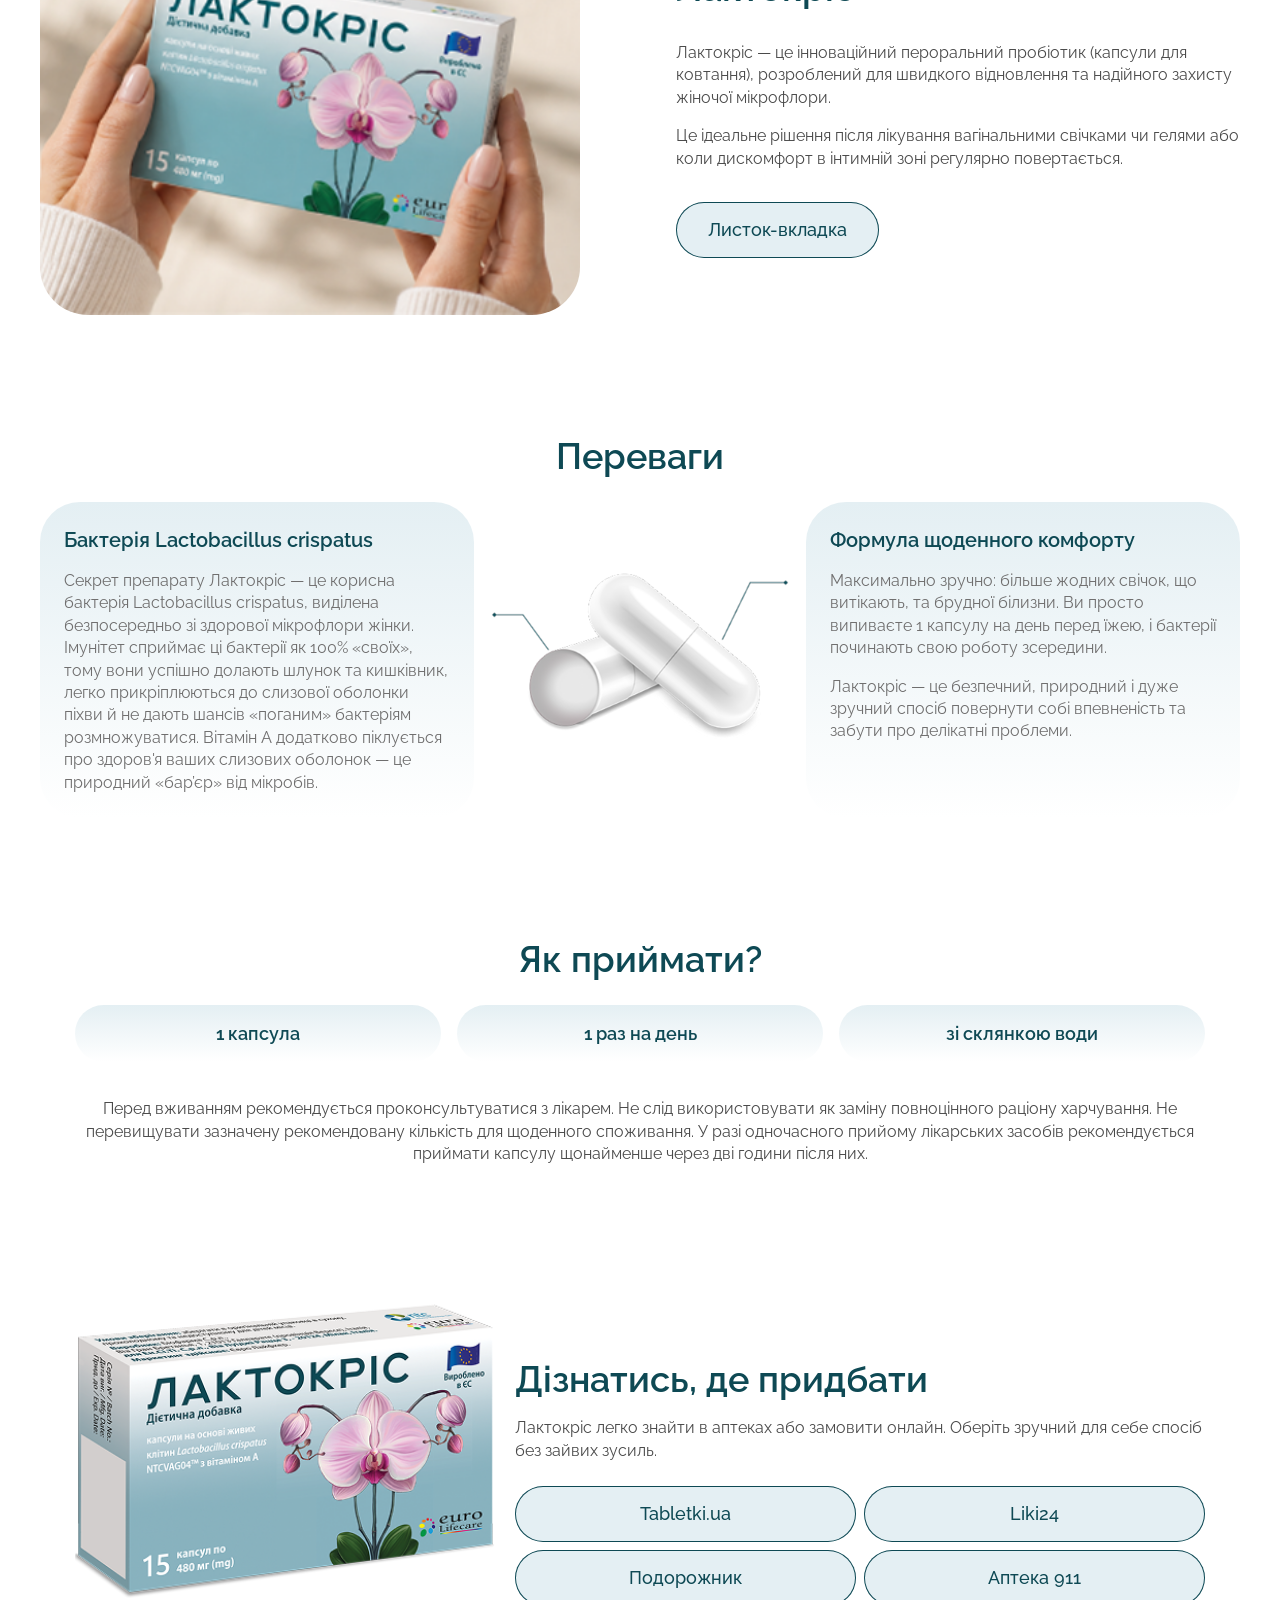
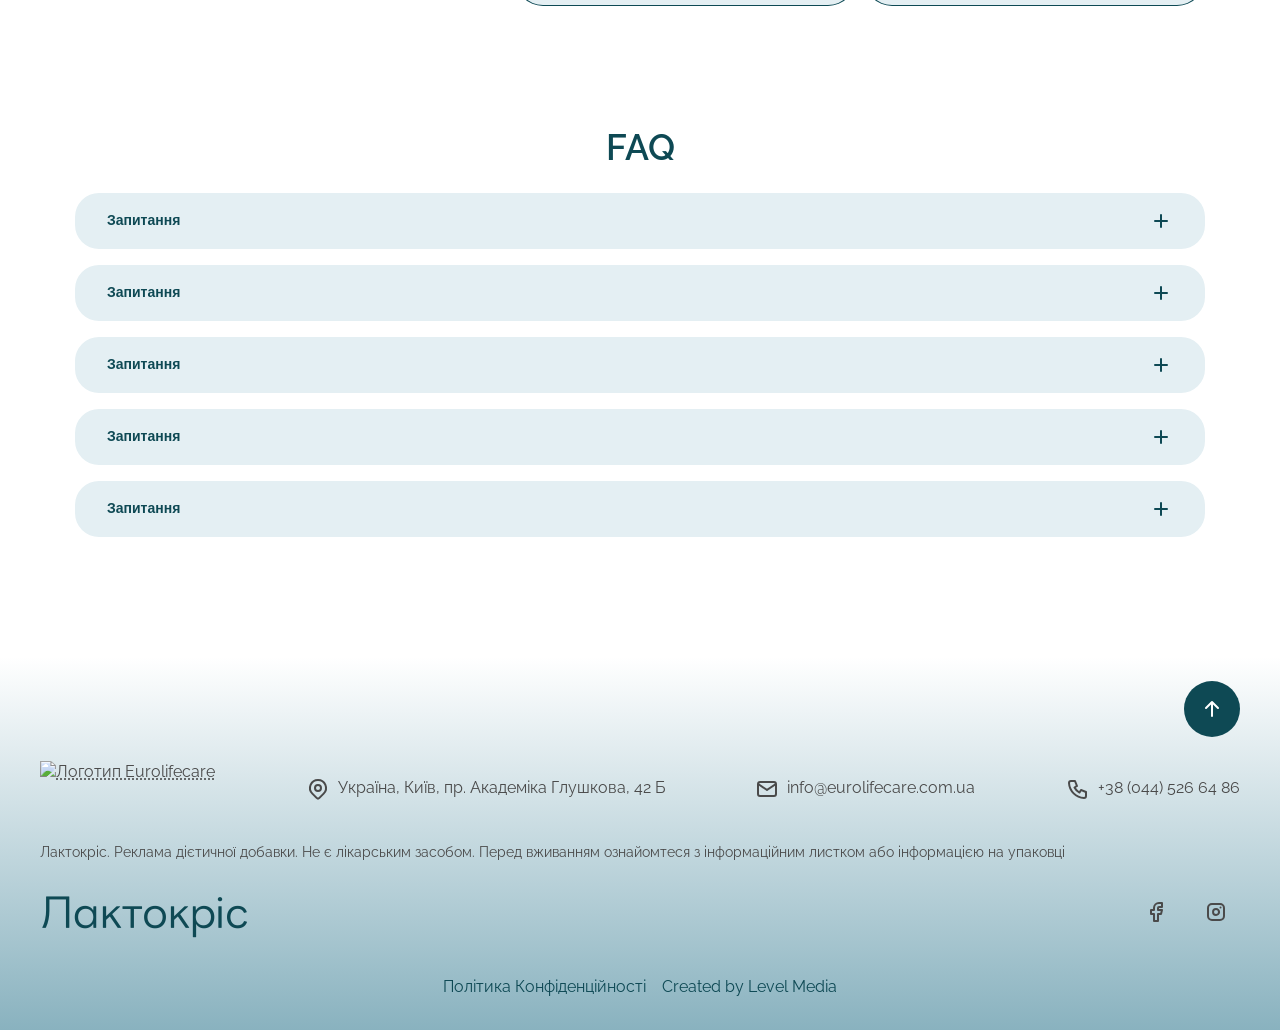
==== commit d4d47af8: "add scroll-to-top button" ====
--- a/index.html
+++ b/index.html
@@ -277,6 +277,11 @@
         
       <footer class="page-footer__wrapper">
         <div class="footer container" id="footer">
+          <button class="btn btn--primary btn--icon scroll-to-top">
+            <svg aria-hidden="true" xmlns="http://www.w3.org/2000/svg" width="24" height="24" fill="none" viewBox="0 0 24 24">
+              <use xmlns:xlink="http://www.w3.org/1999/xlink" xlink:href="assets/img/sprites.svg#arrow-up"></use>
+            </svg>
+          </button>
           <address class="footer__links not-style">
             <a class="eurolifecare-logo" href="https://eurolifecare.com.ua/" aria-label="На головну сторінку Eurolifecare" target="_blank" rel="noopener noreferrer">
               <!-- <img src="assets/img/eurolifecare_logo.png" alt="Логотип Eurolifecare"> -->
--- a/assets/css/styles.css
+++ b/assets/css/styles.css
@@ -47,6 +47,7 @@
 
 html {
   height: 100%;
+  scroll-behavior: smooth;
 }
 
 body {
@@ -124,7 +125,7 @@
   min-height: 56px;
   padding: 0 32px;
   border-radius: 100px;
-  text-decoration: none;
+  text-decoration: none !important;
   font-family: inherit;
   background-color: transparent;
   font-size: var(--btn-size);
@@ -207,6 +208,9 @@
   color: var(--gray_500) !important;
 }
 
+.scroll-to-top {
+  align-self: end;
+}
 
 a:not(.btn) {
   transition: color 0.2s ease;
@@ -590,6 +594,46 @@
 .section:first-child {
   margin-top: 0;
 }
+.breadcrumb {
+  margin-top: 136px;
+}
+.breadcrumb ~ section,
+.breadcrumb ~ article {
+  margin-top: 16px;
+}
+
+.breadcrumbs {
+  display: flex;
+  align-items: center;
+  flex-wrap: wrap;
+  font-size: var(--breadcrumbs-size);
+  font-weight: 400;
+  color: var(--gray_500);
+}
+
+.breadcrumbs__item {
+  display: flex;
+  align-items: center;
+}
+
+.breadcrumbs__item:last-child {
+  font-style: italic;
+}
+
+.breadcrumbs__item:not(:last-child)::after {
+  content: "/";
+  display: inline-block;
+  margin: 0 13px;
+  font-style: normal;
+}
+
+.breadcrumbs__link {
+  text-decoration: none !important;
+}
+
+.breadcrumbs__link:hover {
+  text-decoration: underline dotted !important;
+}
 
 .container,
 .container-2 {
@@ -821,6 +865,17 @@
   width: 100%;
 }
 
+.where-buy--post {
+  flex-direction: column;
+}
+.where-buy--post .where-buy__img,
+.where-buy--post .where-buy__info {
+  width: 100%;
+}
+.where-buy--mobile {
+  display: none;
+}
+
 .faq-container {
   display: flex;
   flex-direction: column;
@@ -915,6 +970,133 @@
   padding: 0;
 }
 
+.container__header--blog {
+  width: 41.67%;
+}
+
+.visually-hidden {
+  position: absolute;
+  width: 1px;
+  height: 1px;
+  padding: 0;
+  margin: -1px;
+  overflow: hidden;
+  clip: rect(0, 0, 0, 0);
+  white-space: nowrap;
+  border: 0;
+}
+
+.articles-grid {
+  display: grid;
+  grid-template-columns: repeat(4, 1fr);
+  gap: 40px 16px;
+  list-style: none;
+  padding: 0;
+  margin: 0 0 40px 0 !important;
+}
+
+.articles-grid__item article {
+  height: 100%;
+  display: flex;
+  flex-direction: column;
+}
+
+.articles-grid__item img {
+  width: 100%;
+  height: auto;
+  display: block;
+  border-radius: 48px;
+  object-fit: cover;
+}
+
+.article-content {
+  padding-top: 16px;
+  display: flex;
+  flex-direction: column;
+  flex-grow: 1;
+  gap: 4px;
+}
+.article-content h3 {
+  margin: 0;
+}
+
+.article-content a {
+  text-decoration: none;
+  font-size: var(--h5-size);
+}
+.article-content a:hover {
+  text-decoration: underline dotted;
+}
+.article-content time {
+  font-size: 14px;
+  color: var(--gray_500);
+}
+
+.article-content p {
+  color: var(--gray_400);
+}
+
+nav[aria-label="Навігація по сторінкам блогу"] {
+  display: flex;
+  justify-content: center
+}
+
+.pagination {
+  display: flex;
+  align-items: center;
+  justify-content: center;
+  gap: 8px;
+  padding: 6px 12px;
+}
+
+.pagination__link {
+  width: 56px;
+  line-height: normal;
+}
+
+.pagination__link--active {
+  background: var(--blue_400) !important;
+  pointer-events: none; 
+}
+
+.article {
+  display: flex;
+  gap: 96px;
+}
+.article__content, .article__texts {
+  display: flex;
+  flex-direction: column;
+  gap: 24px;
+
+  flex: 0 0 66%
+}
+.article__sidebar {
+  flex: 1;
+  display: flex;
+  flex-direction: column;
+  gap: 64px;
+
+  /* For the script, hiding header */
+  position: sticky;
+  top: 136px;
+  align-self: flex-start;
+  transition: top 0.3s ease;
+}
+.article__sidebar.active {
+  top: 16px;
+}
+.article__content-list ol {
+  display: flex;
+  flex-direction: column;
+  gap: 16px;
+}
+.article__content-list a {
+  padding: 16px;
+}
+.article__content-list--mobile {
+  display: none;
+}
+
 @media (max-width: 1439px) {
   :root {
     --container-1600: calc(1600px + (40px * 2))
@@ -941,6 +1123,23 @@
 
   .medicinal-product__img {
     flex: 0 0 45%;
+  }
+
+  .container__header--blog {
+    width: 50%;
+  }
+  .article {
+    gap: 64px;
+  }
+  .article__content, .article__texts {
+    flex: 0 0 55%
+  }
+
+  .articles-grid {
+    grid-template-columns: repeat(3, 1fr);
+  }
+  .articles-grid--post > .articles-grid__item:nth-child(n+4) {
+    display: none;
   }
 }
 @media (max-width: 1200px) {
@@ -1053,6 +1252,29 @@
   .where-buy__info {
     width: 100%;
   }
+
+  .articles-grid {
+    grid-template-columns: repeat(2, 1fr);
+  }
+
+  .articles-grid--post > .articles-grid__item:nth-child(n+3) {
+    display: none;
+  }
+  .article {
+    gap: 48px;
+  }
+  .article__sidebar {
+    flex: 1 0 auto;
+  }
+  .article__content, .article__texts {
+    flex: auto
+  }
+  .where-buy--mobile {
+    display: flex;
+  }
+  .article__sidebar > .where-buy {
+    display: none;
+  }
 }
 @media (max-width: 767px) {
   :root {
@@ -1065,6 +1287,18 @@
     /* --body-size: 14px; */
     --breadcrumbs-size:14px;
   }
+  .article__content-list--mobile {
+    display: block;
+  }
+  .article__sidebar {
+    display: none;
+  }
+  .article__content, .article__texts {
+    flex: auto;
+  }
+  .article__content {
+    gap: 48px;
+  }
 
   h2,
   .h2 {
@@ -1072,6 +1306,9 @@
   }
   .section {
     margin: 80px 0;
+  }
+  .breadcrumb {
+    margin-top: 112px 0;
   }
   .container-2,
   .container-3 {
@@ -1120,6 +1357,10 @@
   .how-to-take__steps {
     grid-template-columns: 1fr;
   }
+
+  .container__header--blog {
+    width: 100%;
+  }
 }
 @media (max-width: 550px) {
   :root {
@@ -1170,6 +1411,19 @@
   .faq-content-inner p {
     padding: 0 16px 16px;
   }
+
+  .articles-grid {
+    grid-template-columns: repeat(1, 1fr);
+    gap: 24px;
+    margin-bottom: 32px !important;
+  }
+
+  .articles-grid--post > .articles-grid__item:nth-child(n+2) {
+    display: none;
+  }
+  .article__content {
+    gap: 32px;
+  }
 }
 @media (max-width: 390px) {
   .footer__legal{
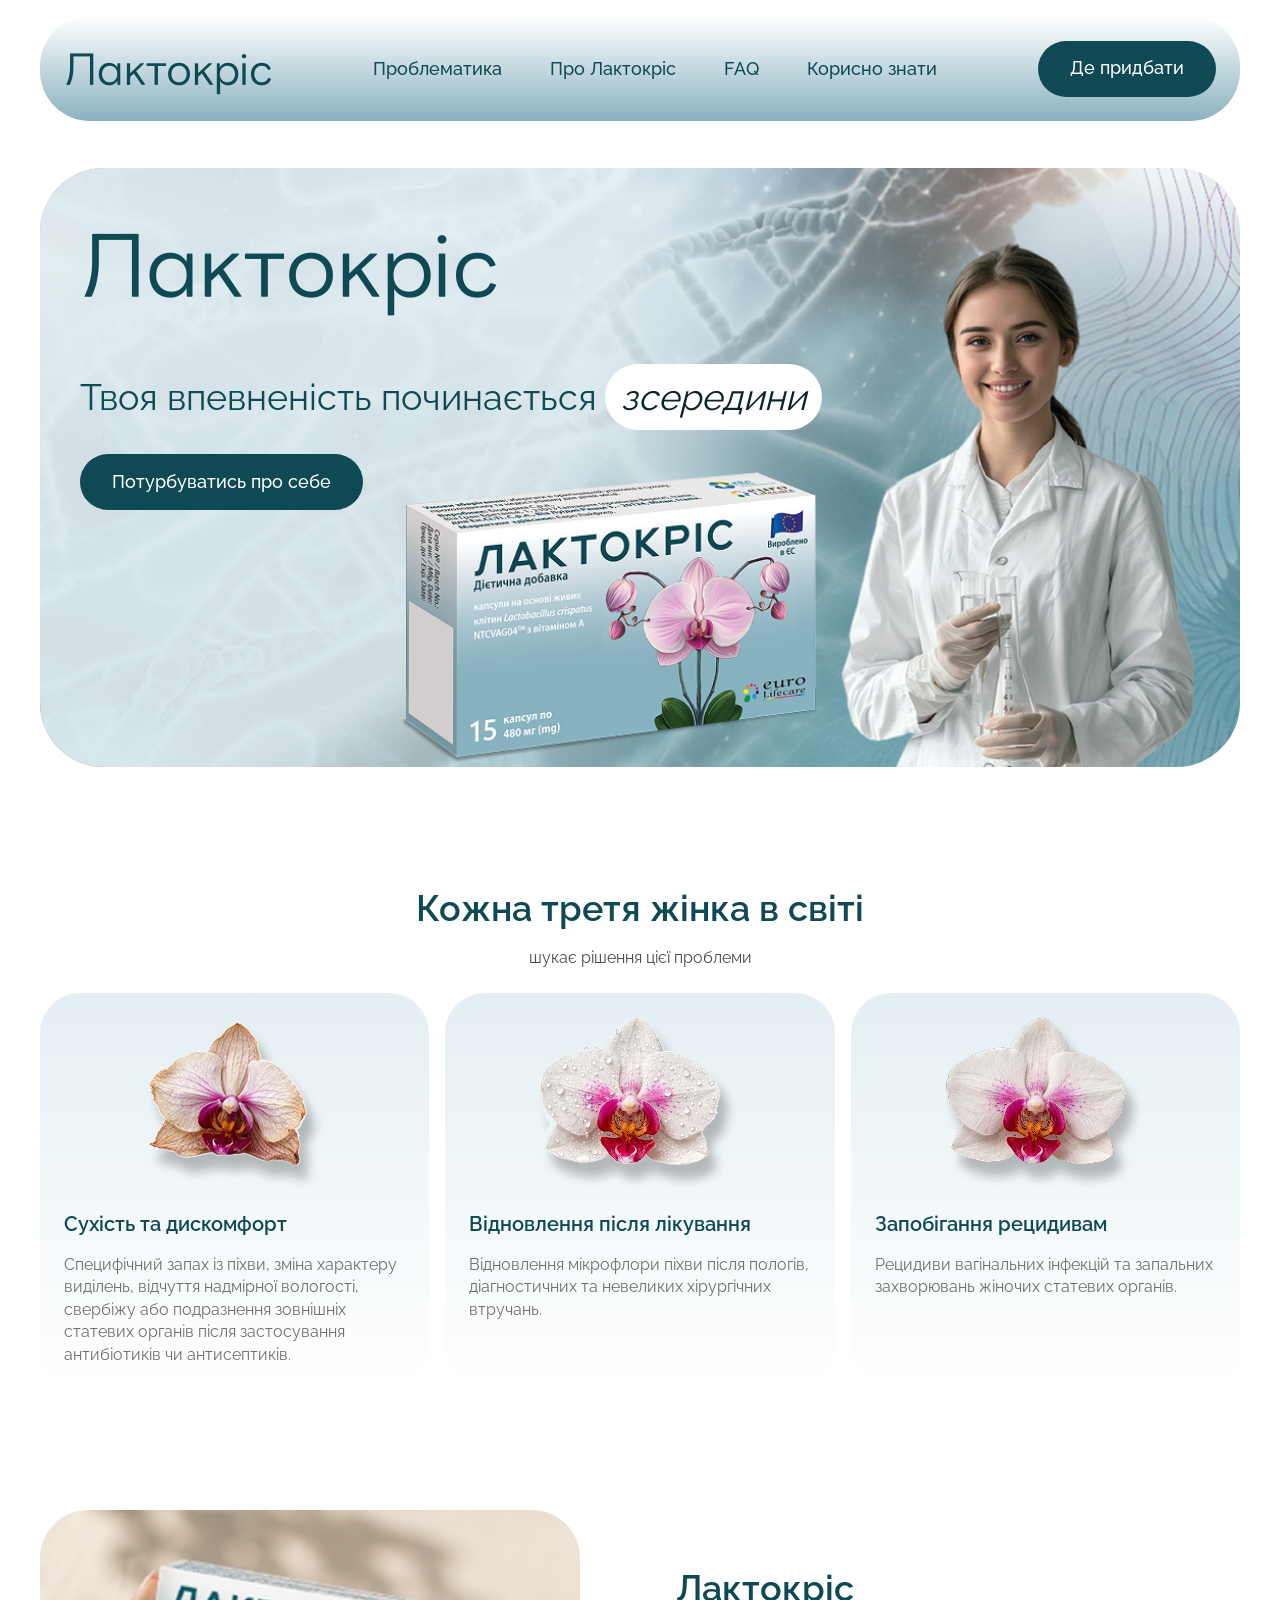
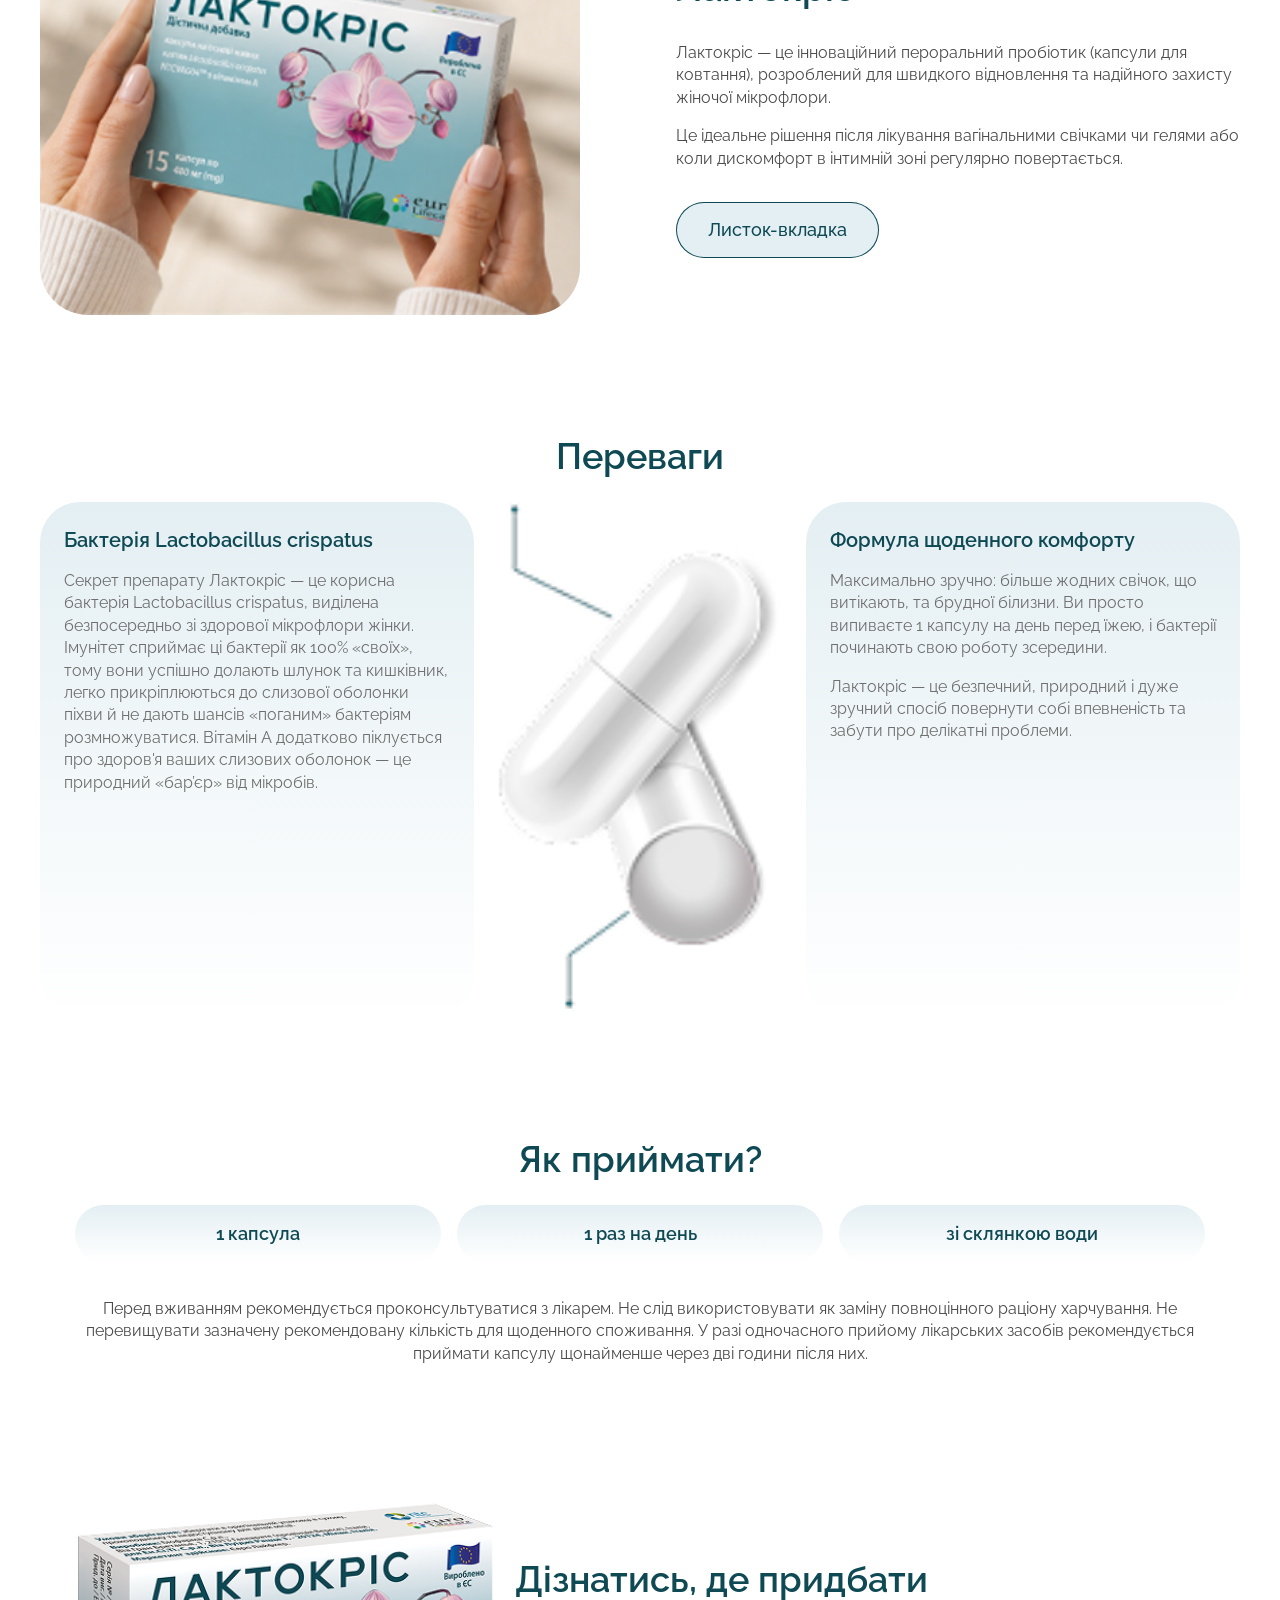
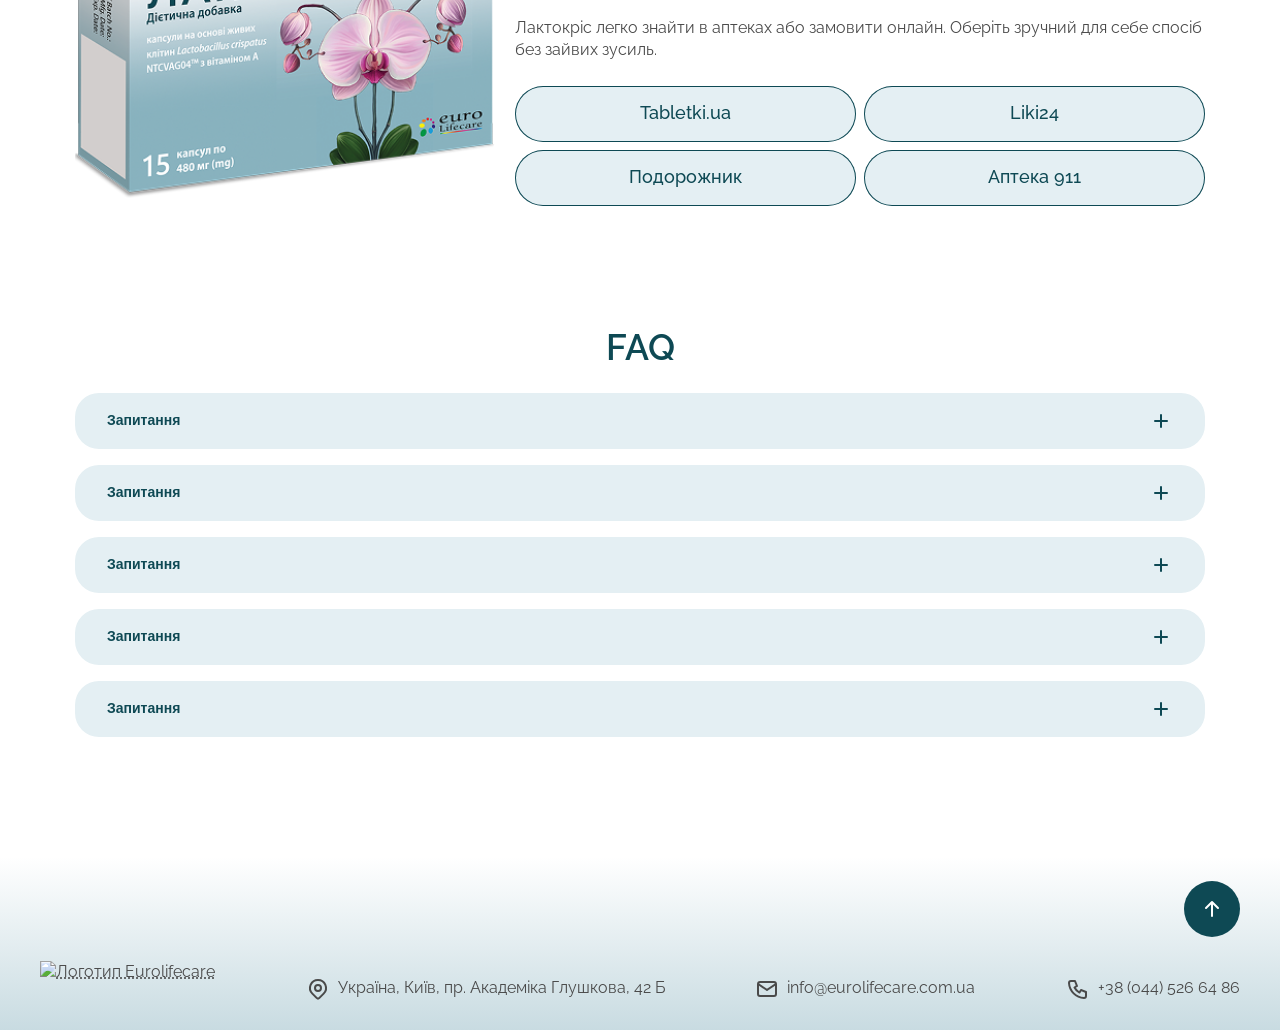
==== commit 889b828d: "added links in header" ====
--- a/index.html
+++ b/index.html
@@ -45,23 +45,23 @@
           <a href="/" class="logo not-style" aria-label="На головну сторінку Лактокріс">Лактокріс</a>
           <nav class="nav nav--desktop" aria-label="Головне меню">
             <ul class="not-style">
-              <li><a href="#">Проблематика</a></li>
-              <li><a href="#">Про Лактокріс</a></li>
-              <li><a href="#">FAQ</a></li>
-              <li><a href="#">Корисно знати</a></li>
+              <li><a href="#problems">Проблематика</a></li>
+              <li><a href="#product">Про Лактокріс</a></li>
+              <li><a href="#faq">FAQ</a></li>
+              <li><a href="/blog">Корисно знати</a></li>
             </ul>
           </nav>
-          <a href="#" class="btn btn--primary nav--desktop">Де придбати</a>
+          <a href="#where-buy" class="btn btn--primary nav--desktop">Де придбати</a>
           <button class="btn btn--primary burger" id="header-burger" aria-expanded="false" aria-controls="mobile-nav" aria-label="Відкрити меню"><span aria-hidden="true"></span><span aria-hidden="true"></span><span aria-hidden="true"></span></button>
         </div>
         <nav class="nav nav--mobile" id="mobile-nav" aria-label="Мобільне меню">
           <ul class="not-style">
-            <li><a href="#">Проблематика</a></li>
-            <li><a href="#">Про Лактокріс</a></li>
-            <li><a href="#">FAQ</a></li>
-            <li><a href="#">Корисно знати</a></li>
+            <li><a href="#problems">Проблематика</a></li>
+            <li><a href="#product">Про Лактокріс</a></li>
+            <li><a href="#faq">FAQ</a></li>
+            <li><a href="/blog">Корисно знати</a></li>
           </ul>
-          <a href="#" class="btn btn--primary nav--mobile">Де придбати</a>
+          <a href="#where-buy" class="btn btn--primary nav--mobile">Де придбати</a>
         </nav>
       </header>
 
@@ -81,7 +81,7 @@
             <div class="hero__img"><img aria-hidden="true" src="assets/images/hero-3.png" alt="" loading="eager"></div>
           </div>
         </section>
-        <section class="section container-2 container__content" aria-labelledby="problems-title">
+        <section class="section container-2 container__content" id="problems" aria-labelledby="problems-title">
           <div class="container__header">
             <h2 id="problems-title">Кожна третя жінка в світі</h2>
             <p>шукає рішення цієї проблеми</p>
@@ -110,7 +110,7 @@
             </li>
           </ul>
         </section>
-        <section class="section container-2 medicinal-product" aria-labelledby="product-title">
+        <section class="section container-2 medicinal-product" id="product" aria-labelledby="product-title">
           <div class="medicinal-product__img embed-responsive embed-responsive--4-3">
             <img src="assets/images/image-4-3.png" alt="Упаковка препарату Лактокріс">
           </div>
@@ -168,7 +168,7 @@
             </p>
           </div>
         </section>
-        <section class="section container-3 where-buy" aria-labelledby="buy-title">
+        <section class="section container-3 where-buy" aria-labelledby="buy-title" id="where-buy">
           <div class="where-buy__img">
             <img src="assets/images/hero-1.png" alt="Упаковка препарату Лактокріс">
           </div>
@@ -185,7 +185,7 @@
             </ul>
           </div>
         </section>
-        <section class="section container-3 container__content" aria-labelledby="faq-title">
+        <section class="section container-3 container__content" id="faq" aria-labelledby="faq-title">
           <div class="container__header">
             <h2 id="faq-title">FAQ</h2>
           </div>
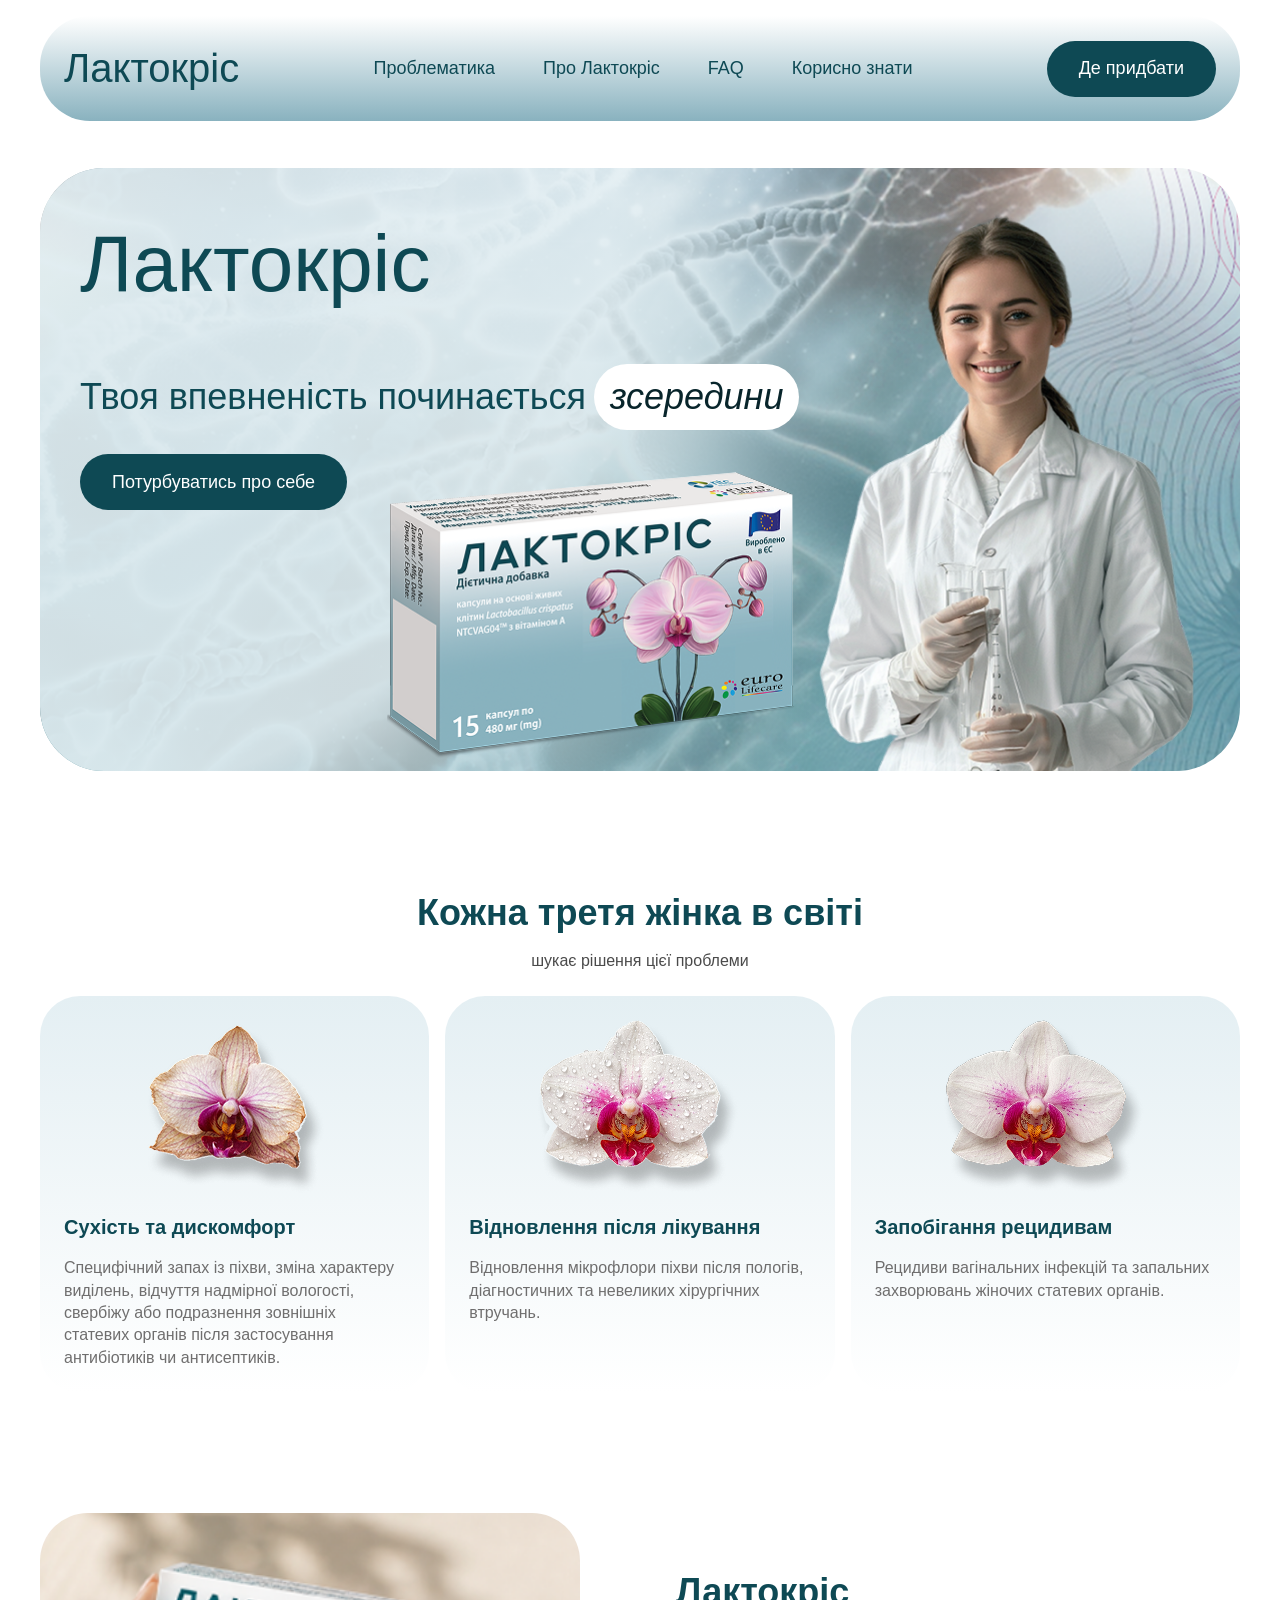
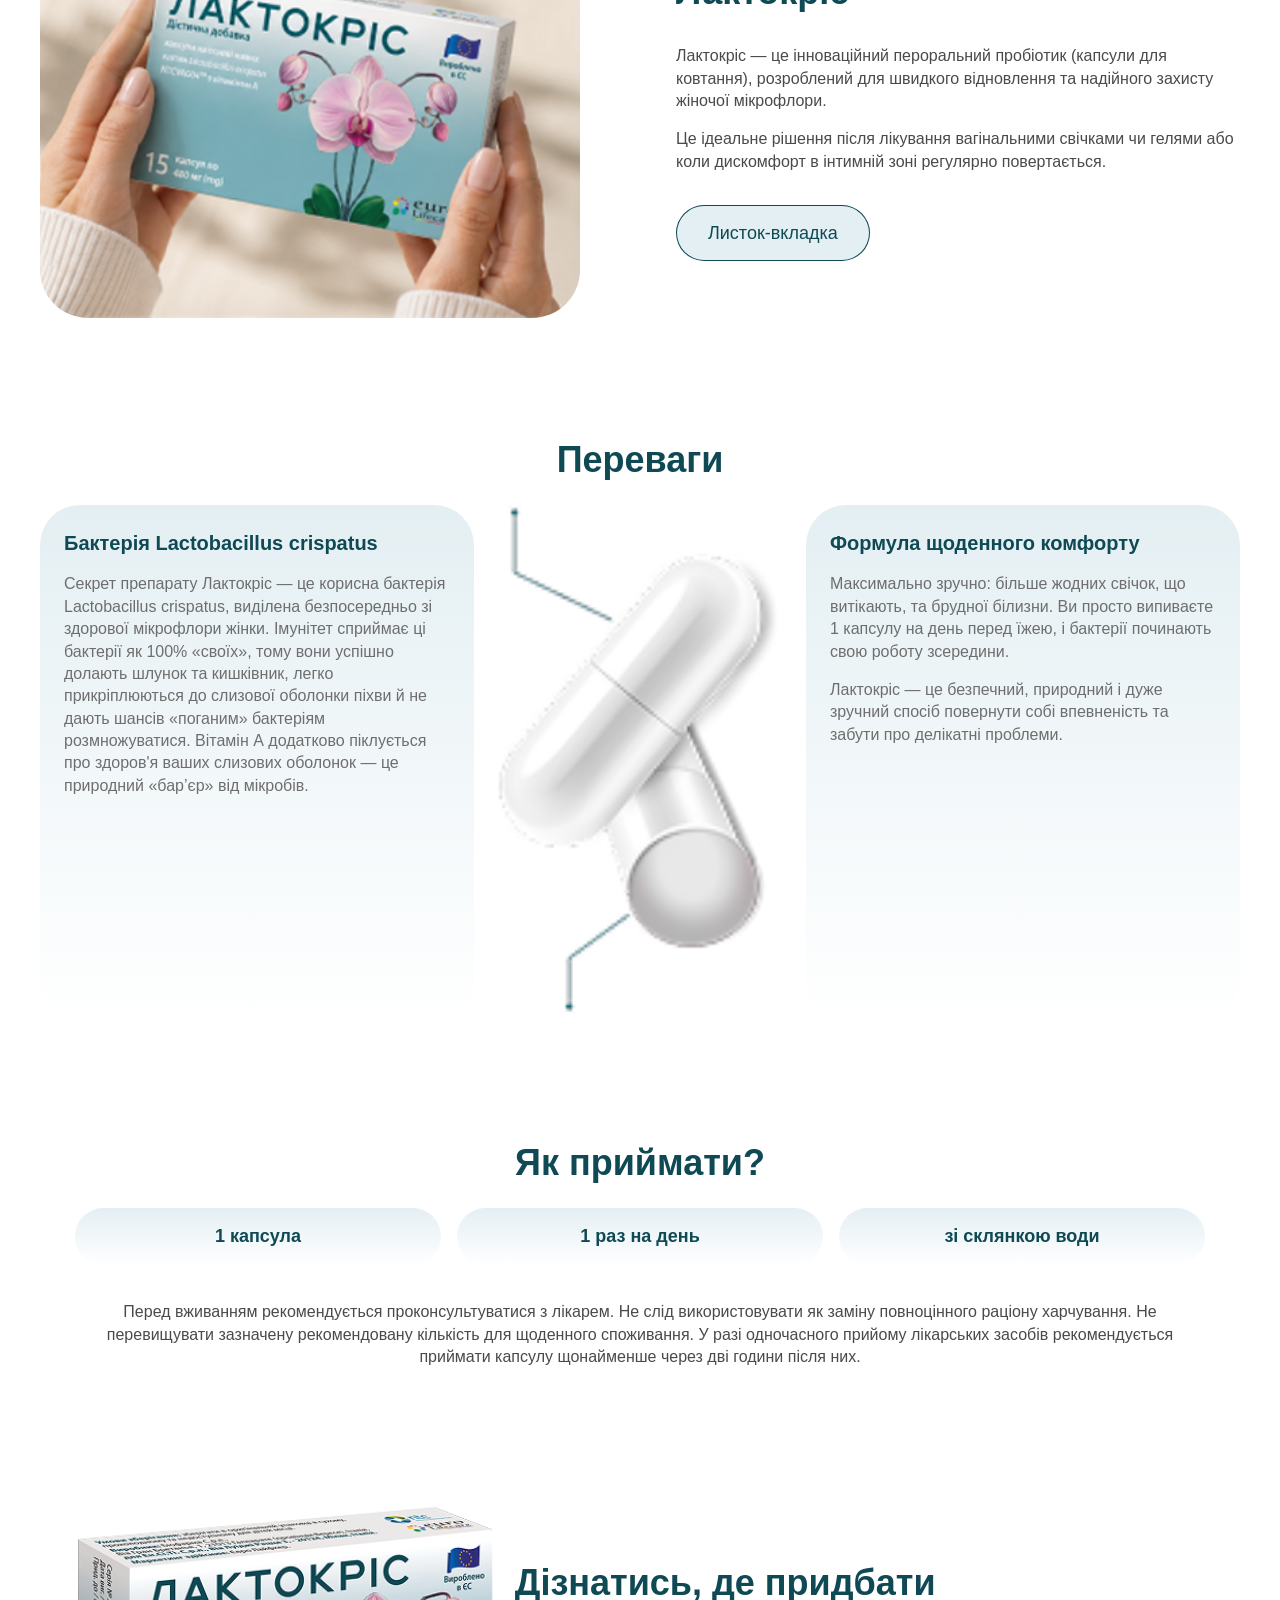
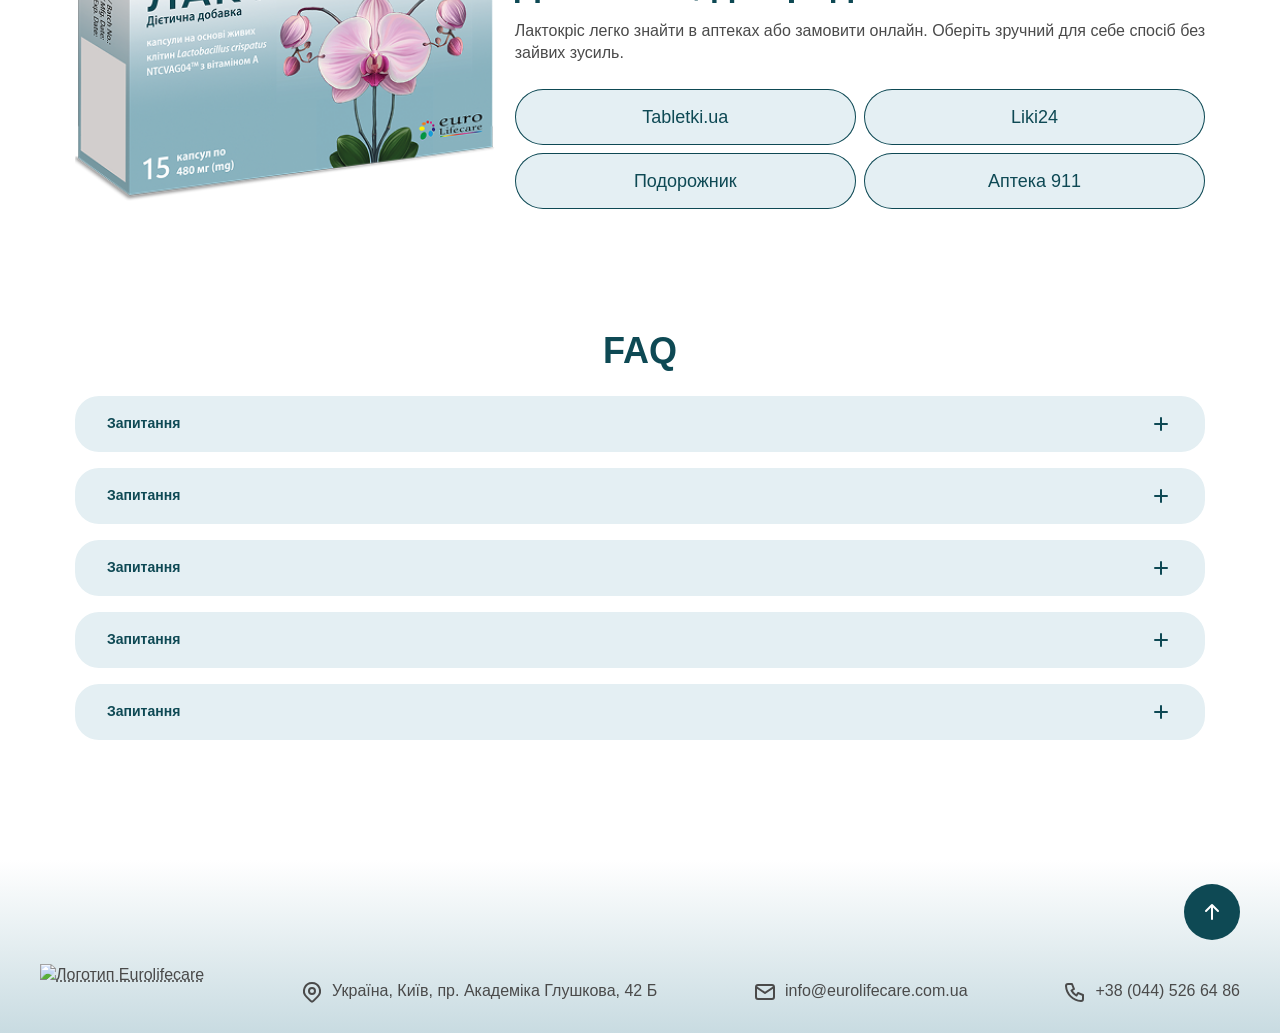
==== commit 5cb23117: "Links to lowercase fonts" ====
--- a/index.html
+++ b/index.html
@@ -6,11 +6,11 @@
     <title>Лакторіс - Головна</title>
     <meta name="viewport" content="width=device-width, initial-scale=1.0">
 
-    <link rel="preload" href="assets/fonts/LINESeedJP-Regular.ttf" as="font" type="font/ttf" crossorigin>
-    <link rel="preload" href="assets/fonts/Raleway-Light.ttf" as="font" type="font/ttf" crossorigin>
-    <link rel="preload" href="assets/fonts/Raleway-Regular.ttf" as="font" type="font/ttf" crossorigin>
-    <link rel="preload" href="assets/fonts/Raleway-Medium.ttf" as="font" type="font/ttf" crossorigin>
-    <link rel="preload" href="assets/fonts/Raleway-SemiBold.ttf" as="font" type="font/ttf" crossorigin>
+    <link rel="preload" href="assets/fonts/lineseedjp-regular.ttf" as="font" type="font/ttf" crossorigin>
+    <link rel="preload" href="assets/fonts/raleway-light.ttf" as="font" type="font/ttf" crossorigin>
+    <link rel="preload" href="assets/fonts/raleway-regular.ttf" as="font" type="font/ttf" crossorigin>
+    <link rel="preload" href="assets/fonts/raleway-medium.ttf" as="font" type="font/ttf" crossorigin>
+    <link rel="preload" href="assets/fonts/raleway-semibold.ttf" as="font" type="font/ttf" crossorigin>
 
     <link rel="preload" as="image" type="image/png" href="/assets/images/hero-1.png" fetchpriority="high">
     <link rel="preload" as="image" type="image/png" href="/assets/images/hero-2.png" fetchpriority="high">
--- a/assets/css/styles.css
+++ b/assets/css/styles.css
@@ -75,35 +75,35 @@
 }
 @font-face {
   font-family: "Raleway";
-  src: url("../fonts/Raleway-Light.ttf") format("truetype");
+  src: url("../fonts/raleway-light.ttf") format("truetype");
   font-weight: 300;
   font-style: normal;
   font-display: swap;
 }
 @font-face {
   font-family: "Raleway";
-  src: url("../fonts/Raleway-Regular.ttf") format("truetype");
+  src: url("../fonts/raleway-regular.ttf") format("truetype");
   font-weight: 400;
   font-style: normal;
   font-display: swap;
 }
 @font-face {
   font-family: "Raleway";
-  src: url("../fonts/Raleway-Medium.ttf") format("truetype");
+  src: url("../fonts/raleway-medium.ttf") format("truetype");
   font-weight: 500;
   font-style: normal;
   font-display: swap;
 }
 @font-face {
   font-family: "Raleway";
-  src: url("../fonts/Raleway-SemiBold.ttf") format("truetype");
+  src: url("../fonts/raleway-semibold.ttf") format("truetype");
   font-weight: 600;
   font-style: normal;
   font-display: swap;
 }
 @font-face {
   font-family: "Raleway";
-  src: url("../fonts/Raleway-Bold.ttf") format("truetype");
+  src: url("../fonts/raleway-bold.ttf") format("truetype");
   font-weight: 700;
   font-style: normal;
   font-display: swap;
@@ -111,7 +111,7 @@
 
 @font-face {
   font-family: "Line Seed JP";
-  src: url("../fonts/LINESeedJP-Regular.ttf") format("truetype");
+  src: url("../fonts/lineseedjp-regular.ttf") format("truetype");
   font-weight: 400;
   font-style: normal;
   font-display: swap;
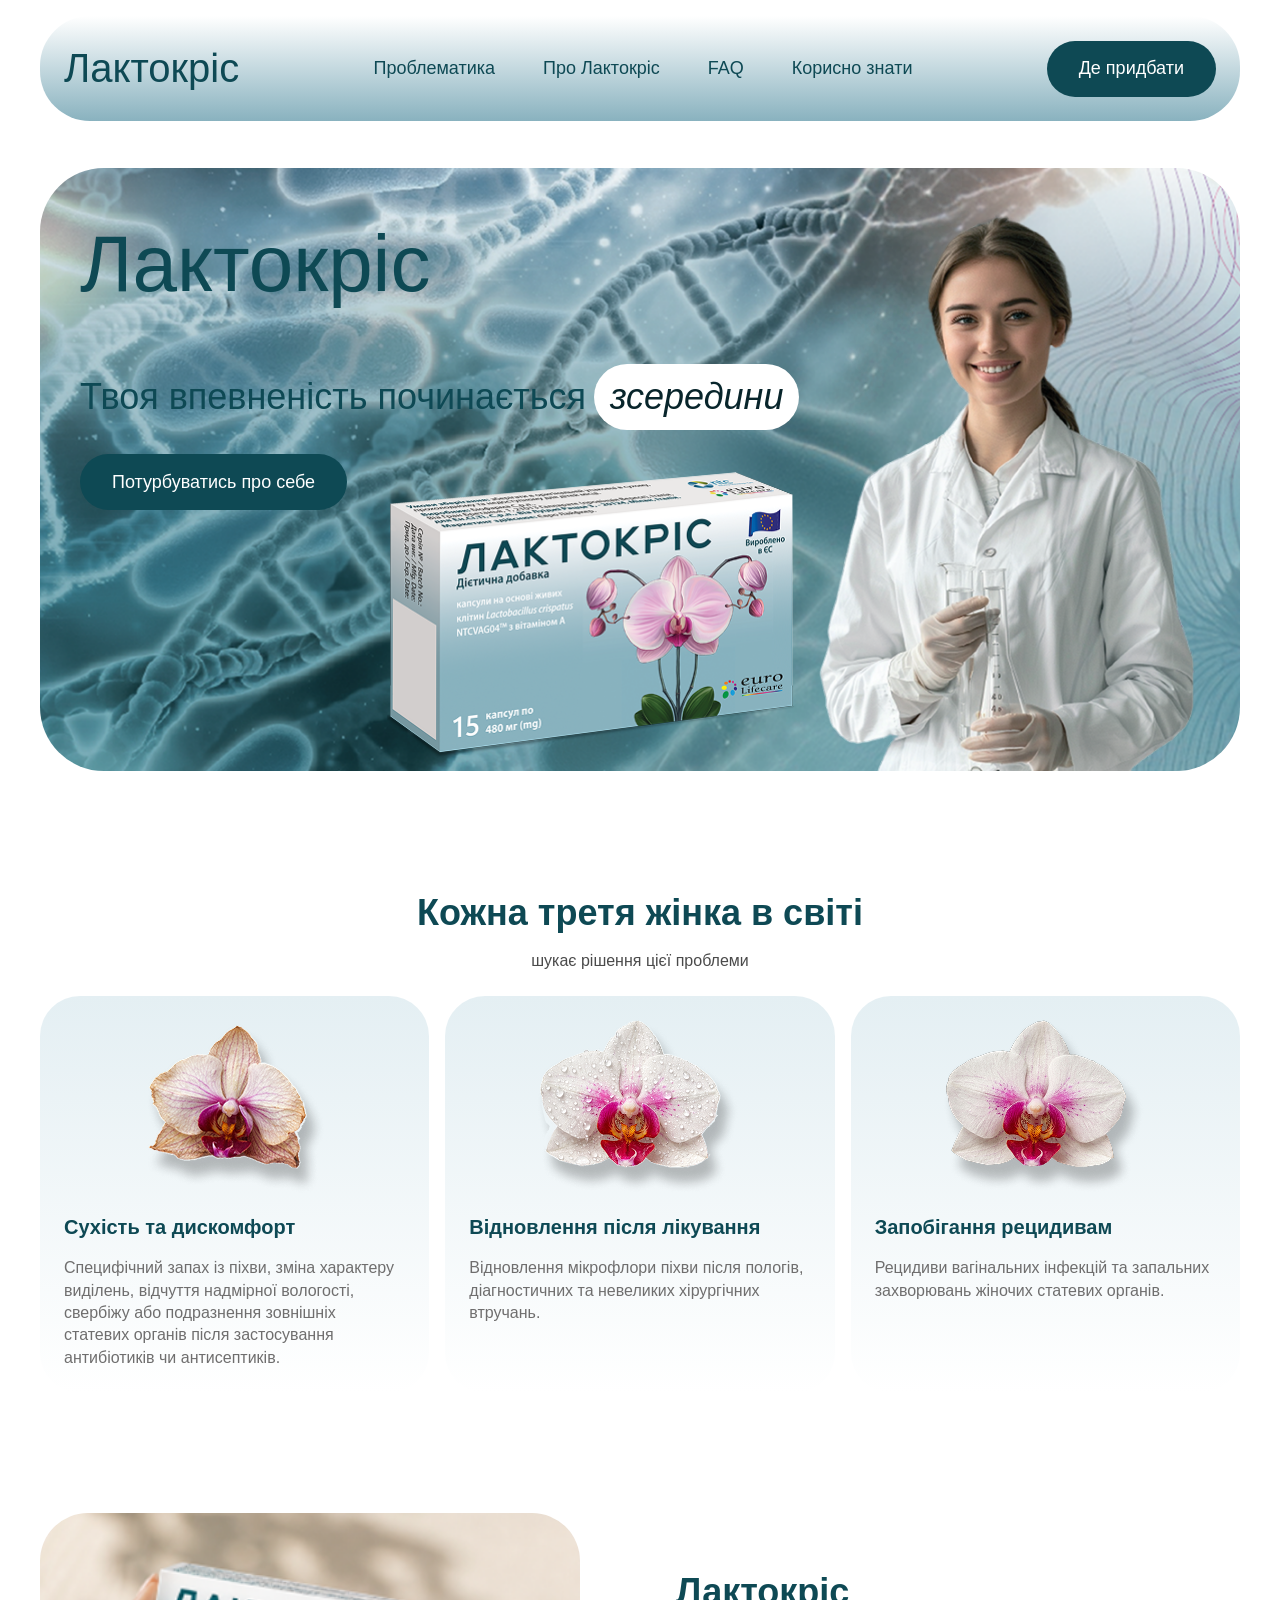
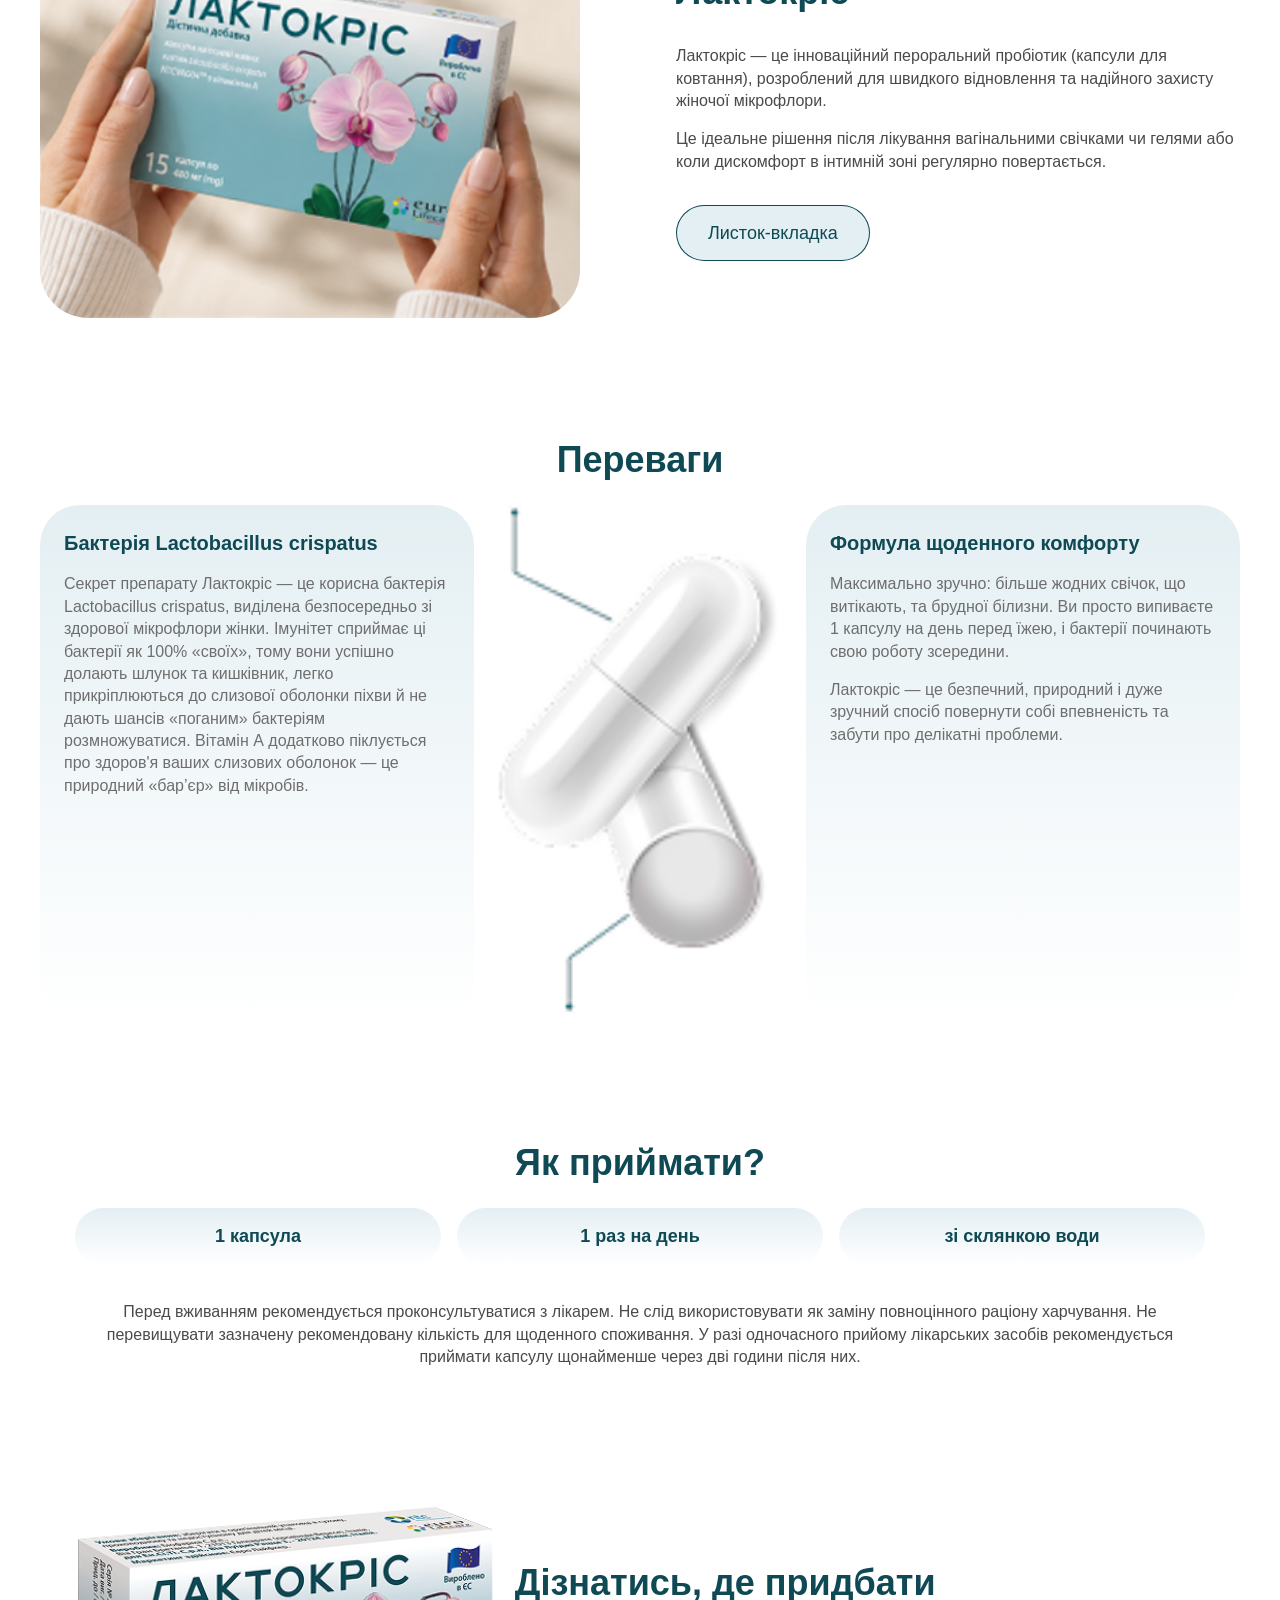
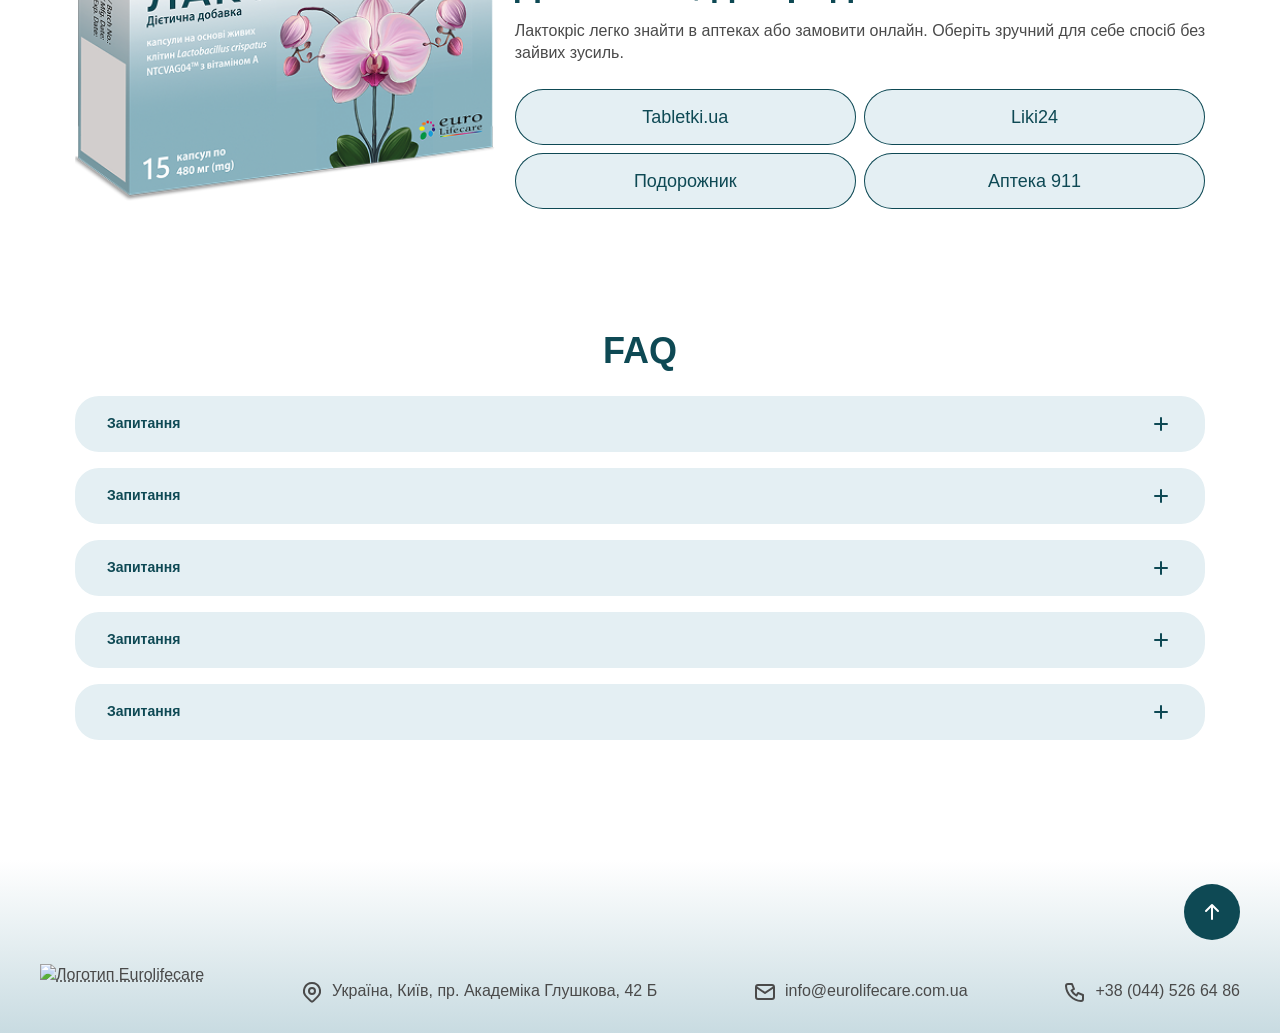
==== commit ac4a0c36: "Adaptation to CMS" ====
--- a/index.html
+++ b/index.html
@@ -2,8 +2,8 @@
 <html lang="uk">
   <head>
     <meta charset="UTF-8">
-    <!-- <base href=""> -->
-    <title>Лакторіс - Головна</title>
+    <!-- <base href="[[++site_url]]"> -->
+    <title>Головна | Лакторіс</title>
     <meta name="viewport" content="width=device-width, initial-scale=1.0">
 
     <link rel="preload" href="assets/fonts/lineseedjp-regular.ttf" as="font" type="font/ttf" crossorigin>
--- a/assets/css/styles.css
+++ b/assets/css/styles.css
@@ -464,7 +464,8 @@
   text-decoration: none;
 }
 
-.nav a:not(.btn) {
+.nav a:not(.btn),
+.nav span {
   text-decoration: none;
   color: var(--blue_600);
   font-weight: 500;
@@ -472,6 +473,14 @@
   line-height: var(--line-14);
   transition: color 0.2s ease;
   padding: 16px;
+}
+.nav a:not(.btn):hover {
+  color: var(--blue_700);
+}
+.nav .current-page {
+  color: var(--gray_400);
+  cursor: auto;
+  pointer-events: none;
 }
 .nav.nav--desktop ul {
   display: flex;
@@ -516,9 +525,6 @@
   border-radius: 0 10px 24px 24px;
   box-shadow: inset 0px 0px 0 2px var(--blue_600);
 }
-.nav a:not(.btn):hover {
-    color: var(--blue_700);
-}
 .burger {
   display: none;
 }
@@ -676,7 +682,7 @@
   width: 1941px;
   height: 1941px;
   z-index: 2;
-  background-image: url("../images/Ellipse.svg");
+  background-image: url("../images/ellipse.svg");
 }
 
 .hero__header{
@@ -1063,12 +1069,18 @@
   display: flex;
   gap: 96px;
 }
-.article__content, .article__texts {
+.article__content {
   display: flex;
   flex-direction: column;
   gap: 24px;
 
   flex: 0 0 66%
+}
+.article__texts {
+  gap: 0 !important;
+}
+.article__texts p + h2 {
+  margin-top: 24px;
 }
 .article__sidebar {
   flex: 1;
@@ -1131,7 +1143,7 @@
   .article {
     gap: 64px;
   }
-  .article__content, .article__texts {
+  .article__content {
     flex: 0 0 55%
   }
 
@@ -1266,7 +1278,7 @@
   .article__sidebar {
     flex: 1 0 auto;
   }
-  .article__content, .article__texts {
+  .article__content {
     flex: auto
   }
   .where-buy--mobile {
@@ -1293,7 +1305,7 @@
   .article__sidebar {
     display: none;
   }
-  .article__content, .article__texts {
+  .article__content {
     flex: auto;
   }
   .article__content {
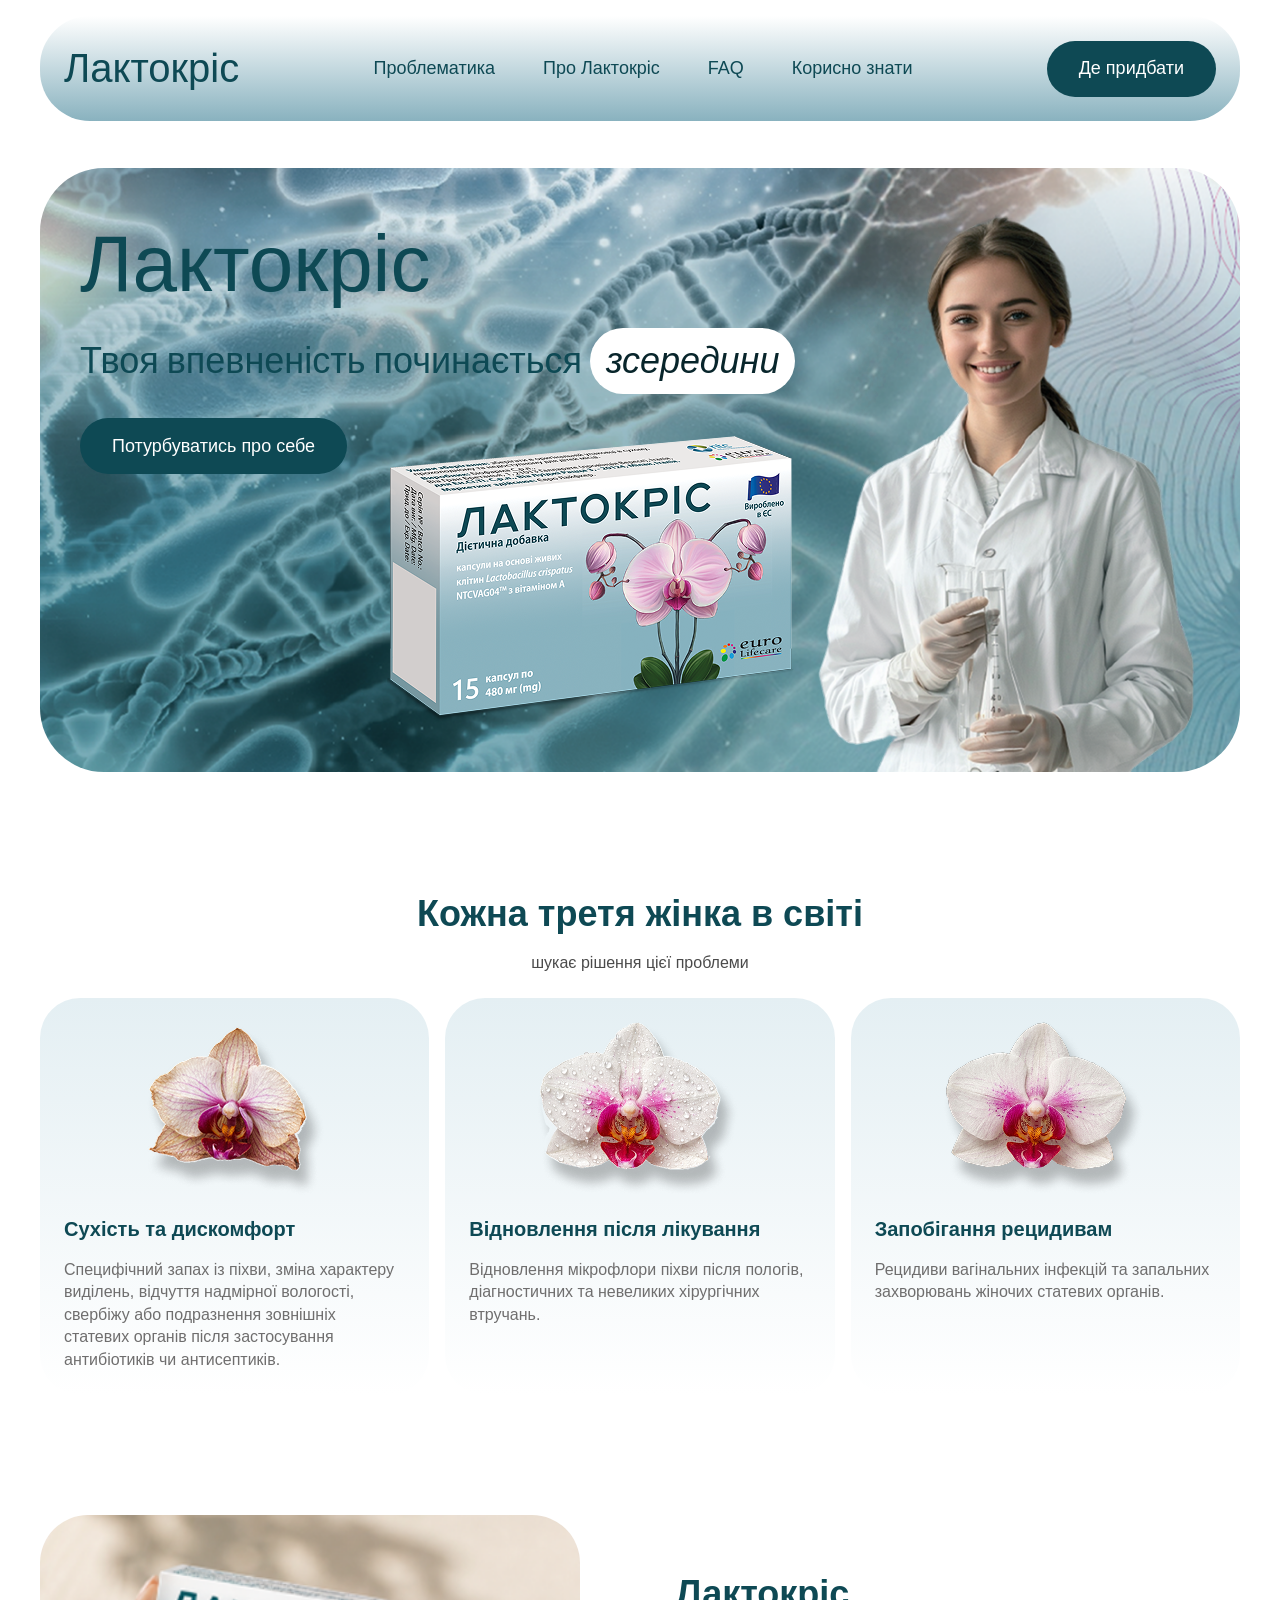
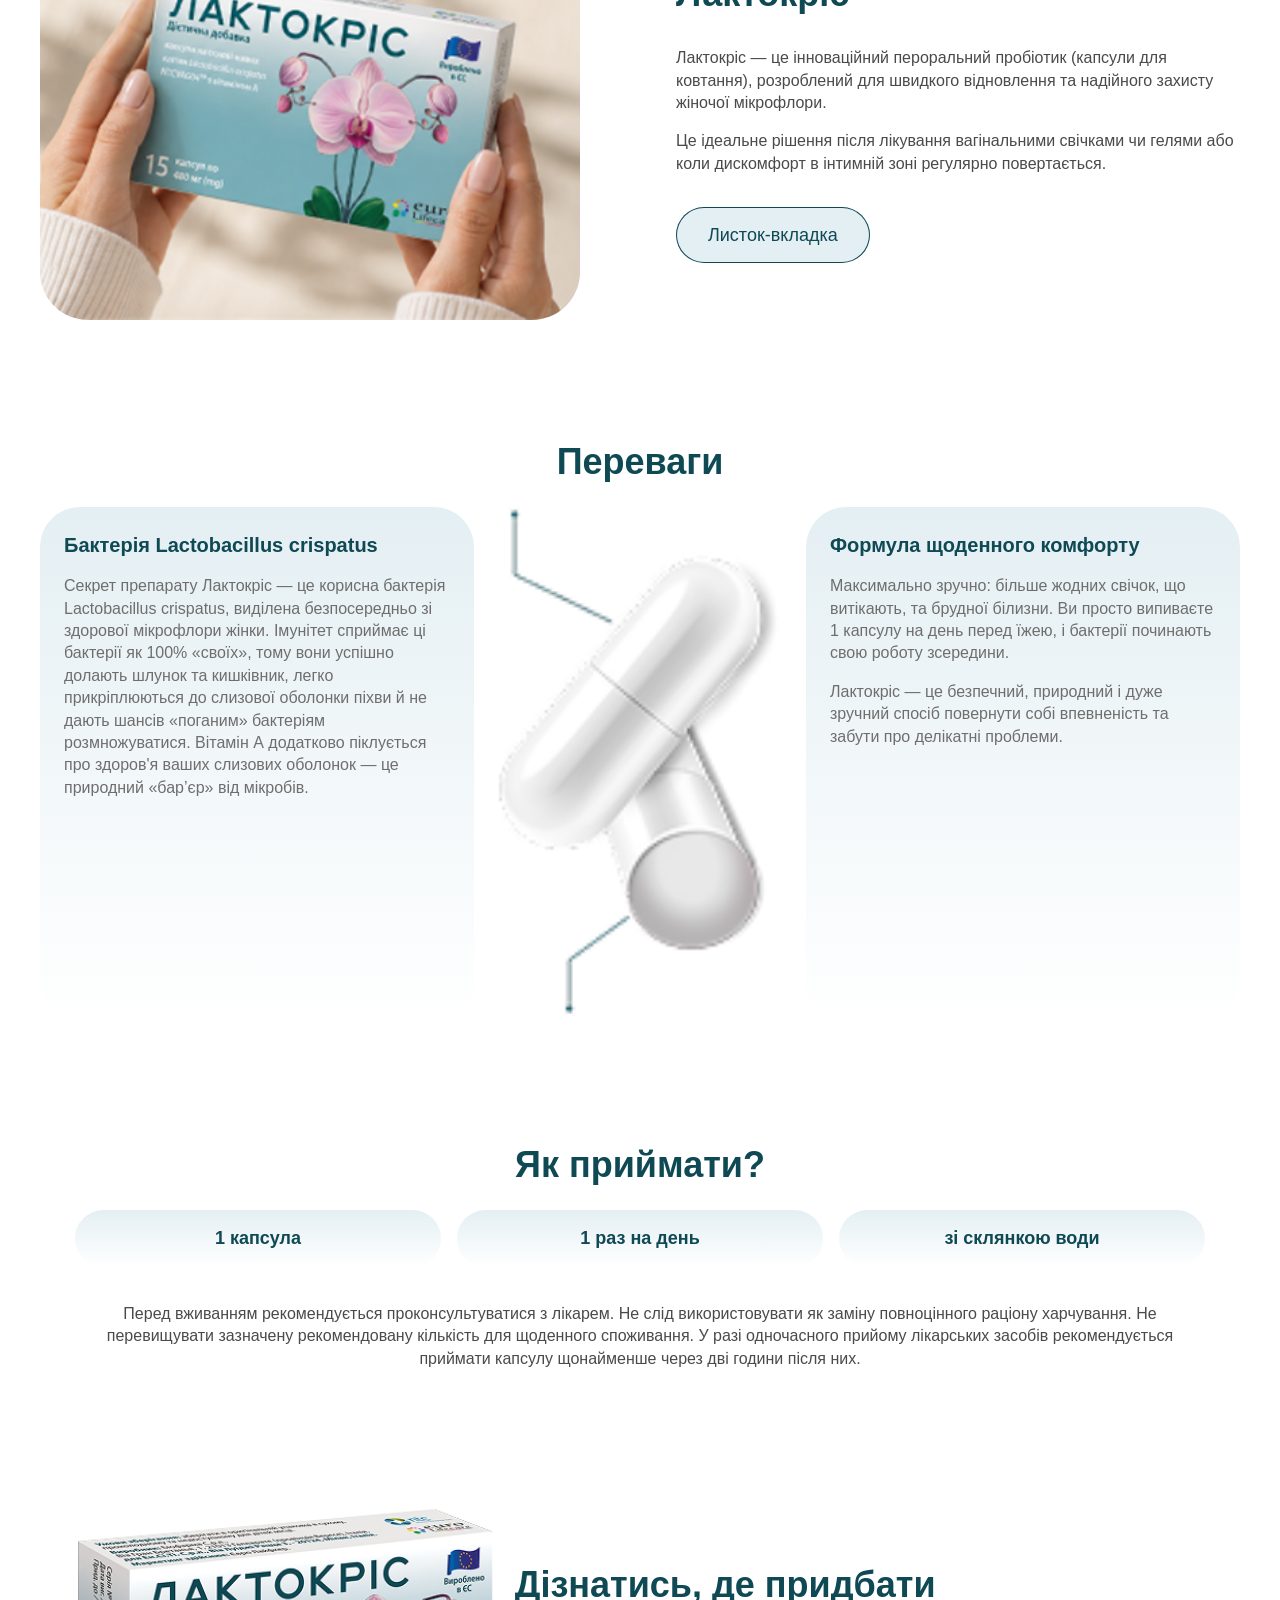
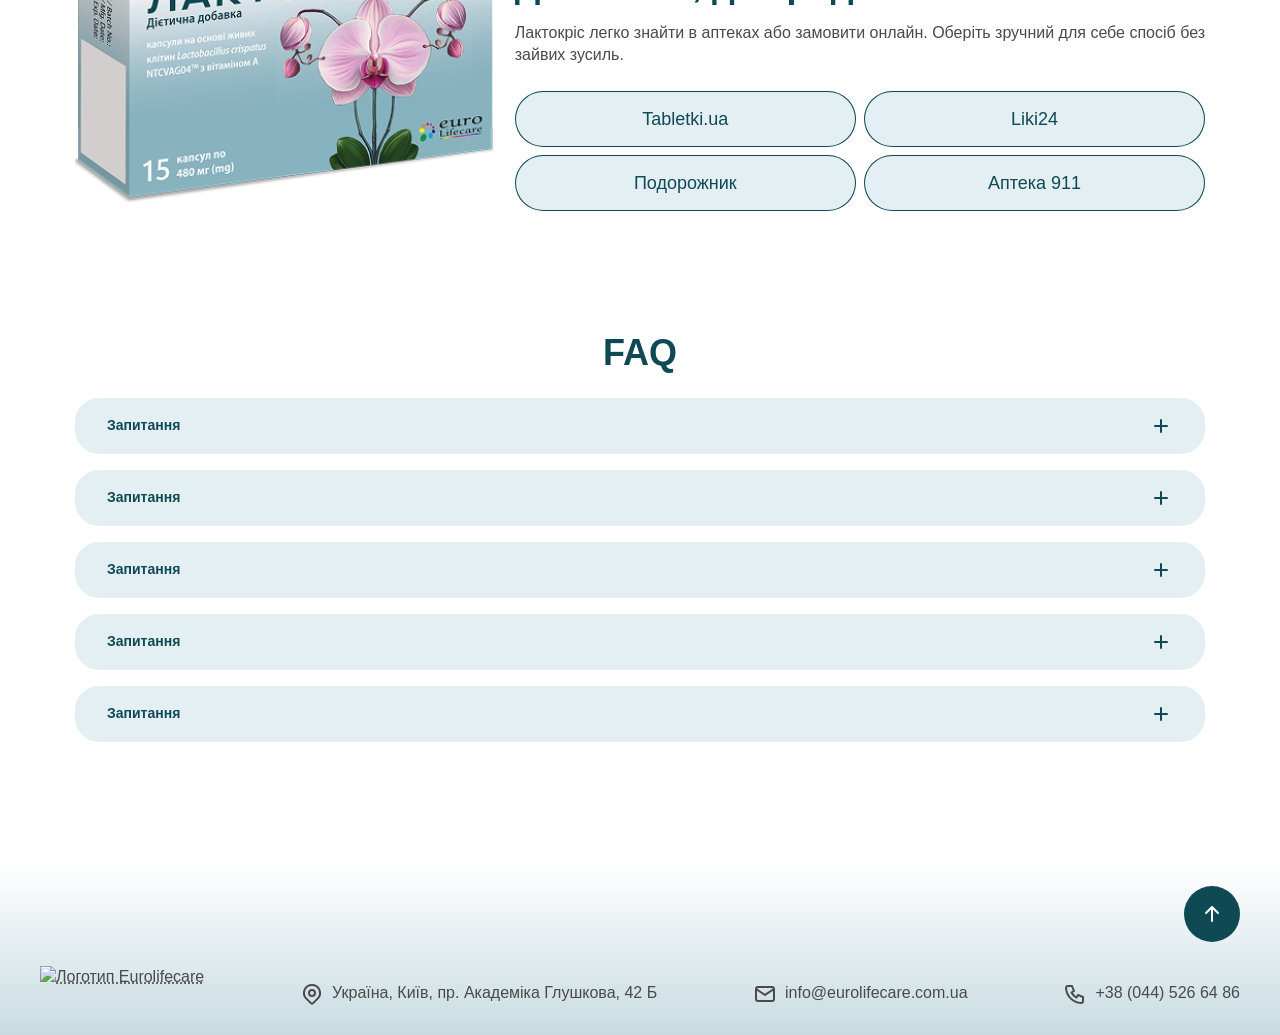
==== commit fffa1e6b: "hero: display image on mobile view" ====
--- a/index.html
+++ b/index.html
@@ -71,7 +71,7 @@
             <div class="hero__content">
               <div class="hero__header">
                 <h1 id="hero-title">Лактокріс</h1>
-                <p>Твоя впевненість починається <em>зсередини</em></p>
+                <p>Твоя <strong>впевненість</strong> починається <em>зсередини</em></p>
               </div>
               <div class="hero__cta">
                 <a href="#" class="btn btn--primary">Потурбуватись про себе</a>
--- a/assets/css/styles.css
+++ b/assets/css/styles.css
@@ -666,7 +666,6 @@
   background-position: top;
   background-size: cover;
   background-image: url("../images/hero-2.png");
-  position: relative;
   overflow: hidden;
 }
 .hero__ellipse{
@@ -724,6 +723,10 @@
   font-size: 36px;
   line-height: var(--line-14);
   color: var(--blue_600);
+  font-weight: 300;
+  margin: 0 !important;
+}
+.hero strong {
   font-weight: 400;
 }
 .hero em{
@@ -1205,6 +1208,9 @@
   .hero{
     padding: 40px 40px 0;
   }
+  .hero h1 ~ p {
+    width: 89%;
+  }
   .hero__cta {
     flex-direction: column;
   }
@@ -1223,7 +1229,7 @@
     display: flex;
     align-items: end;
     position: absolute;
-    right: 0;
+    right: -10%;
     bottom: 0px;
   }
   .hero__img img{
@@ -1234,10 +1240,6 @@
   .problems__list {
     grid-template-columns: repeat(1, 1fr);
   }
-  /* .card__text p {
-    margin: 0 32px;
-    text-align: center;
-  } */
   
   .medicinal-product {
     flex-direction: column;
@@ -1296,7 +1298,6 @@
     --h4-size: 18px;
     --h5-size: 16px;
 
-    /* --body-size: 14px; */
     --breadcrumbs-size:14px;
   }
   .article__content-list--mobile {
@@ -1397,13 +1398,16 @@
     padding: 0 16px;
   }
   .hero__img{
-    display: none;
+    max-width: none;
+    width: 100%;
+    right: -35%;
   }
   .hero h1 {
     font-size: 36px;
   }
   .hero h1 ~ p {
     font-size: 24px;
+    width: 65%;
   }
   .hero{
     padding: 16px 16px 0;
@@ -1412,8 +1416,13 @@
   .hero__cta {
     gap: 24px;
   }
+  .hero__cta .btn {
+    order: 2;
+    margin-bottom: 16px;
+  }
   .hero__cta img{
-    margin-bottom: 16px;
+    margin-bottom: 0;
+    padding-right: 33px;
     max-width: 100%;
   }
 
@@ -1437,6 +1446,14 @@
     gap: 32px;
   }
 }
+@media (max-width: 550px) and (min-width: 390px) {
+  .hero__cta img{
+    width: 80%;
+  }
+  .hero__img {
+    right: -45%;;
+  }
+}
 @media (max-width: 390px) {
   .footer__legal{
     flex-direction: column;
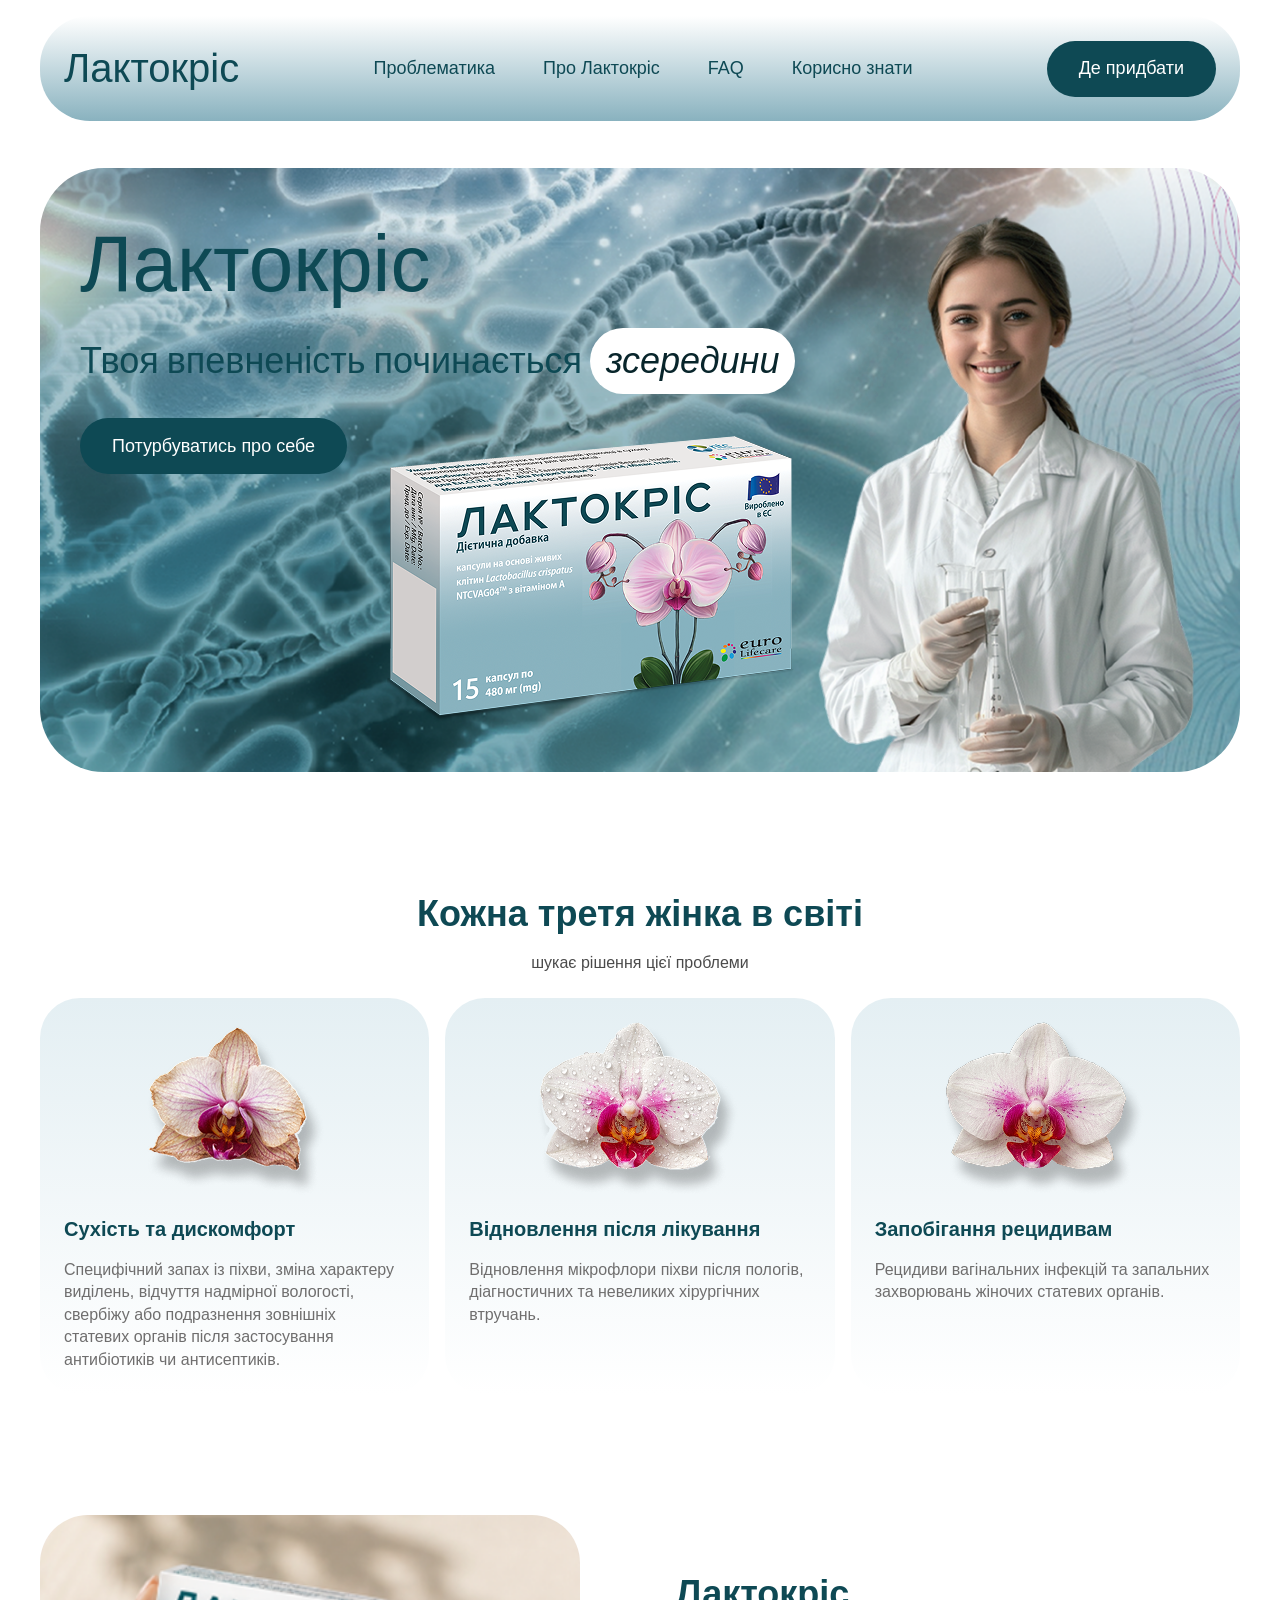
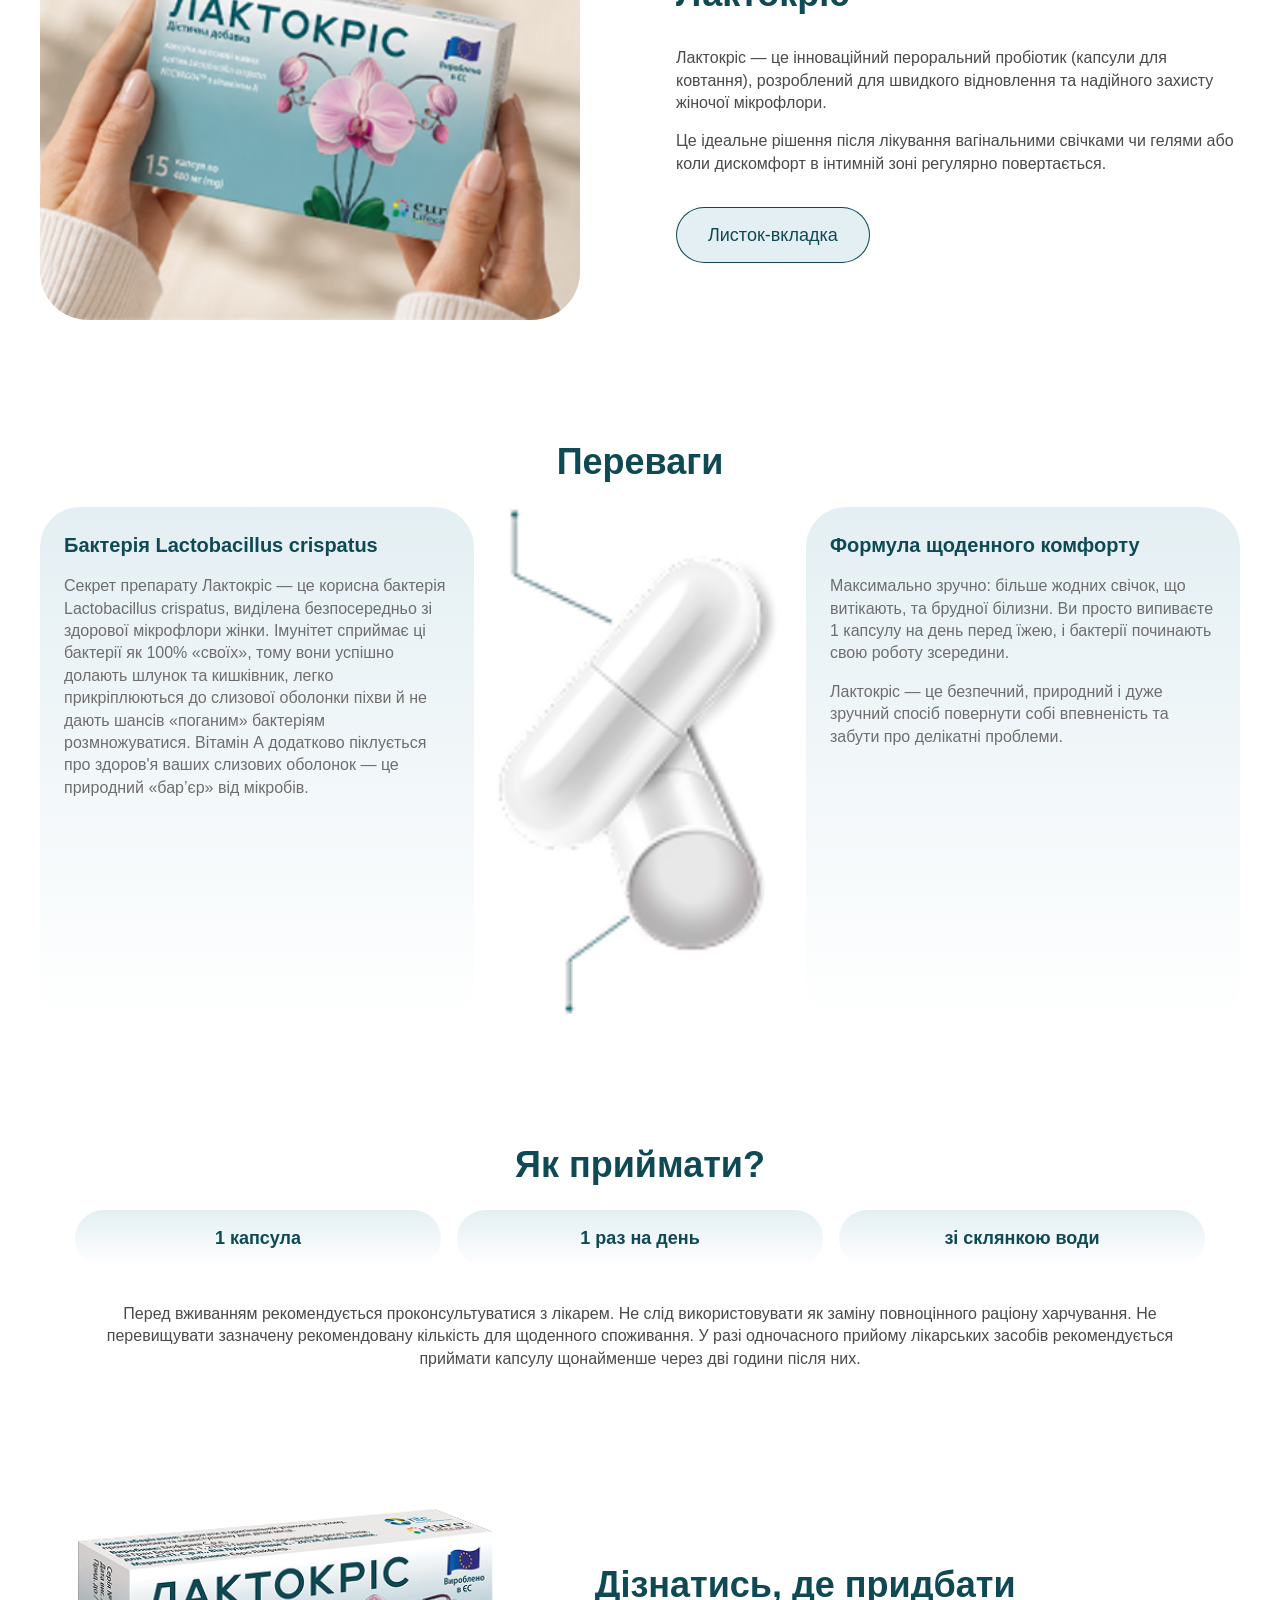
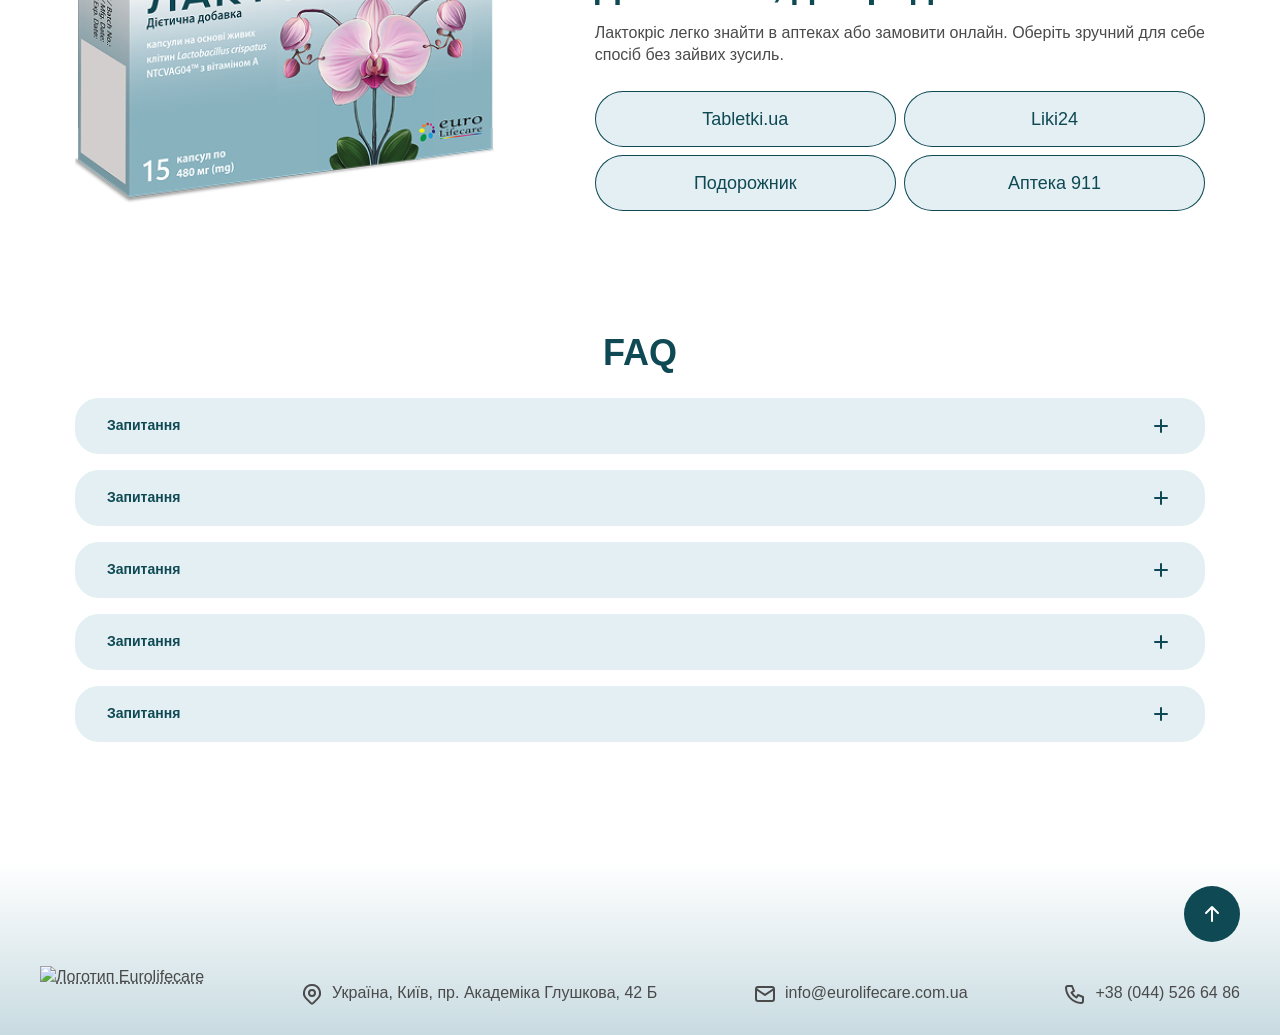
==== commit 317f3d5f: "add favicon" ====
--- a/index.html
+++ b/index.html
@@ -18,25 +18,12 @@
 
     <link rel="stylesheet" href="assets/css/styles.css">
 
-    <!-- <link rel="shortcut icon" href="/assets/img/favicon/favicon.ico" type="image/x-icon">
-    <link rel="icon" href="/assets/img/favicon/favicon.ico" type="image/x-icon">
-    <link rel="apple-touch-icon" sizes="57x57" href="/assets/img/favicon/apple-icon-57x57.png">
-    <link rel="apple-touch-icon" sizes="60x60" href="/assets/img/favicon/apple-icon-60x60.png">
-    <link rel="apple-touch-icon" sizes="72x72" href="/assets/img/favicon/apple-icon-72x72.png">
-    <link rel="apple-touch-icon" sizes="76x76" href="/assets/img/favicon/apple-icon-76x76.png">
-    <link rel="apple-touch-icon" sizes="114x114" href="/assets/img/favicon/apple-icon-114x114.png">
-    <link rel="apple-touch-icon" sizes="120x120" href="/assets/img/favicon/apple-icon-120x120.png">
-    <link rel="apple-touch-icon" sizes="144x144" href="/assets/img/favicon/apple-icon-144x144.png">
-    <link rel="apple-touch-icon" sizes="152x152" href="/assets/img/favicon/apple-icon-152x152.png">
-    <link rel="apple-touch-icon" sizes="180x180" href="/assets/img/favicon/apple-icon-180x180.png">
-    <link rel="icon" type="image/png" sizes="192x192"  href="/assets/img/favicon/android-icon-192x192.png">
-    <link rel="icon" type="image/png" sizes="32x32" href="/assets/img/favicon/favicon-32x32.png">
-    <link rel="icon" type="image/png" sizes="96x96" href="/assets/img/favicon-96x96.png">
-    <link rel="icon" type="image/png" sizes="16x16" href="/assets/img/favicon-16x16.png">
-    <link rel="manifest" href="/assets/img/favicon/manifest.json">
-    <meta name="msapplication-TileColor" content="#ffffff">
-    <meta name="msapplication-TileImage" content="/assets/img/favicon/ms-icon-144x144.png">
-    <meta name="theme-color" content="#ffffff"> -->
+    <link rel="icon" type="image/png" href="/assets/img/favicon-96x96.png" sizes="96x96" />
+    <link rel="icon" type="image/svg+xml" href="/assets/img/favicon.svg" />
+    <link rel="shortcut icon" href="/assets/img/favicon.ico" />
+    <link rel="apple-touch-icon" sizes="180x180" href="/assets/img/apple-touch-icon.png" />
+    <meta name="apple-mobile-web-app-title" content="Лактокріс" />
+    <link rel="manifest" href="/assets/img/site.webmanifest" />
   </head>
   <body>
     <div class="page__inner">
--- a/assets/css/styles.css
+++ b/assets/css/styles.css
@@ -53,11 +53,11 @@
 body {
   margin: 0;
   padding: 0;
-  
   color: var(--gray_500);
   font-family: var(--font-main);
-  
-  
+  min-height: 100%;
+  display: flex;
+  flex-direction: column;
   box-sizing: border-box;
 }
 .page__inner{
@@ -65,6 +65,7 @@
   display: flex;
   flex-direction: column;
   box-sizing: border-box;
+  flex: 1;
 }
 main{
   flex: 1 0 auto;
@@ -259,6 +260,7 @@
 }
 h4, .h4 {
   font-size: var(--h4-size);
+  text-underline-offset: 4px;
 }
 h5, .h5 {
   font-size: var(--h5-size);
@@ -604,7 +606,8 @@
   margin-top: 136px;
 }
 .breadcrumb ~ section,
-.breadcrumb ~ article {
+.breadcrumb ~ article,
+.breadcrumb ~ div {
   margin-top: 16px;
 }
 
@@ -706,7 +709,7 @@
   align-items: end;
 }
 
-.hero h1 {
+.hero__content h1 {
   font-family: var(--font-heading);
   font-size: 80px;
   font-weight: 400;
@@ -714,7 +717,7 @@
   margin: 0;
 }
 
-.hero h1 ~ p {
+.hero__content h1 ~ p {
   display: flex;
   flex-wrap: wrap;
   align-items: center;
@@ -726,10 +729,10 @@
   font-weight: 300;
   margin: 0 !important;
 }
-.hero strong {
+.hero__content strong {
   font-weight: 400;
 }
-.hero em{
+.hero__content em{
   font-style: italic;
   background-color: var(--white);
   border-radius: 100px;
@@ -850,7 +853,7 @@
 
 .where-buy {
   display: flex;
-  gap: 16px;
+  gap: 96px;
   align-items: end;
 }
 .where-buy__img {
@@ -1111,7 +1114,63 @@
 .article__content-list--mobile {
   display: none;
 }
-
+.privacy-policy h2 + p {
+  margin-top: 24px;
+}
+.privacy-policy > div{
+  max-width: 1061px
+}
+.privacy-policy p + h2,
+.privacy-policy ul + h2,
+.privacy-policy ol + h2,
+.privacy-policy table + h2 {
+  margin-top: 40px;
+}
+
+.page-not-found {
+  display: flex;
+  flex-direction: column;
+  flex: 1;
+  justify-content: center;
+  margin-top: 152px;
+  margin-bottom: 30px;
+}
+.page-not-found__content {
+  display: flex;
+  flex-direction: column;
+  gap: 24px;
+  z-index: 10;
+  align-items: start;
+  justify-content: end;
+}
+.page-not-found__content * {
+  margin: 0 !important;
+}
+.page-not-found > .hero {
+  padding: 0 96px;
+  margin: 0;
+}
+.page-not-found__content h1 {
+  line-height: var(--line-12);
+  font-weight: 600;
+}
+.page-not-found-404 {
+  font-size: 300px;
+  font-weight: 600;
+  line-height: 1.2;
+  height: 324px;
+  color: var(--white);
+  margin: 0 !important;
+  z-index: 10;
+}
+.page-not-found__content {
+  padding: 40px 0;
+}
+.page-not-found__content > p {
+  margin-bottom: 32px;
+  font-size: 16px;
+  font-weight: 400;
+}
 @media (max-width: 1439px) {
   :root {
     --container-1600: calc(1600px + (40px * 2))
@@ -1155,6 +1214,10 @@
   }
   .articles-grid--post > .articles-grid__item:nth-child(n+4) {
     display: none;
+  }
+
+  .privacy-policy > div{
+    max-width: 901px
   }
 }
 @media (max-width: 1200px) {
@@ -1208,7 +1271,7 @@
   .hero{
     padding: 40px 40px 0;
   }
-  .hero h1 ~ p {
+  .hero__content h1 ~ p {
     width: 89%;
   }
   .hero__cta {
@@ -1261,6 +1324,7 @@
 
   .where-buy {
     flex-direction: column;
+    gap: 16px;
   }
   .where-buy__img,
   .where-buy__info {
@@ -1288,6 +1352,21 @@
   }
   .article__sidebar > .where-buy {
     display: none;
+  }
+  .page-not-found .hero {
+    flex-direction: column;
+  }
+  .page-not-found__content {
+    align-items: center;
+    text-align: center;
+    padding: 24px 0;
+  }
+  .page-not-found-404 {
+    font-size: 160px;
+    height: 169px;
+  }
+  .page-not-found-404 {
+    text-align: center;
   }
 }
 @media (max-width: 767px) {
@@ -1321,7 +1400,7 @@
     margin: 80px 0;
   }
   .breadcrumb {
-    margin-top: 112px 0;
+    margin-top: 112px;
   }
   .container-2,
   .container-3 {
@@ -1374,6 +1453,22 @@
   .container__header--blog {
     width: 100%;
   }
+
+  .privacy-policy h2 + p {
+    margin-top: 16px;
+  }
+  .privacy-policy p + h2,
+  .privacy-policy ul + h2,
+  .privacy-policy ol + h2,
+  .privacy-policy table + h2 {
+    margin-top: 24px;
+  }
+  .privacy-policy > div{
+    max-width: auto;
+  }
+  .page-not-found > .hero {
+    padding: 0 40px;
+  }
 }
 @media (max-width: 550px) {
   :root {
@@ -1391,25 +1486,25 @@
   .nav.nav--mobile {
     margin: calc(16px + 40px) 16px 0 0;
   }
-  .eurolifecare-logo{
+  .eurolifecare-logo {
     margin-bottom: 24px;
   }
   .btn:not(.burger) {
     padding: 0 16px;
   }
-  .hero__img{
+  .hero__img {
     max-width: none;
     width: 100%;
     right: -35%;
   }
-  .hero h1 {
+  .hero__content h1 {
     font-size: 36px;
   }
-  .hero h1 ~ p {
+  .hero__content h1 ~ p {
     font-size: 24px;
     width: 65%;
   }
-  .hero{
+  .hero {
     padding: 16px 16px 0;
     border-radius: 32px;
   }
@@ -1420,7 +1515,7 @@
     order: 2;
     margin-bottom: 16px;
   }
-  .hero__cta img{
+  .hero__cta img {
     margin-bottom: 0;
     padding-right: 33px;
     max-width: 100%;
@@ -1445,6 +1540,10 @@
   .article__content {
     gap: 32px;
   }
+  .page-not-found-404 {
+    font-size: 128px;
+    height: 134px;
+  }
 }
 @media (max-width: 550px) and (min-width: 390px) {
   .hero__cta img{
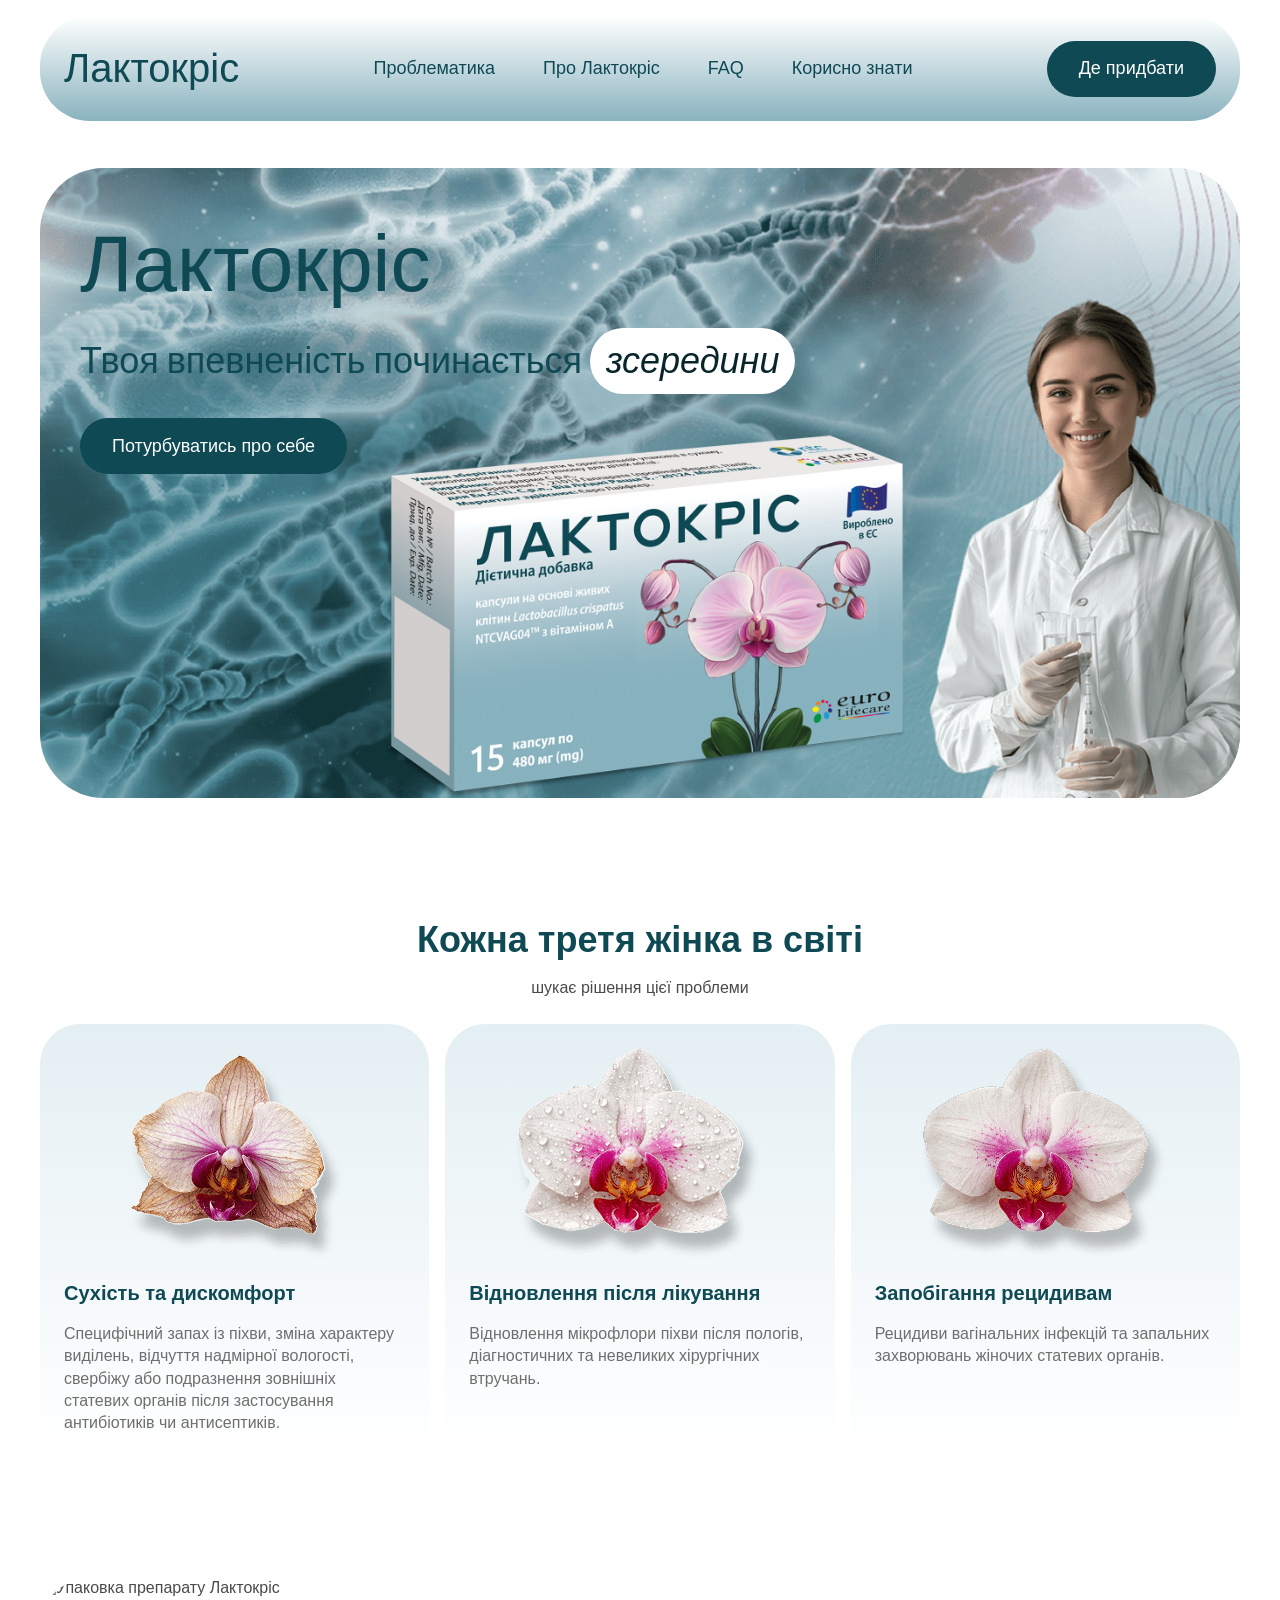
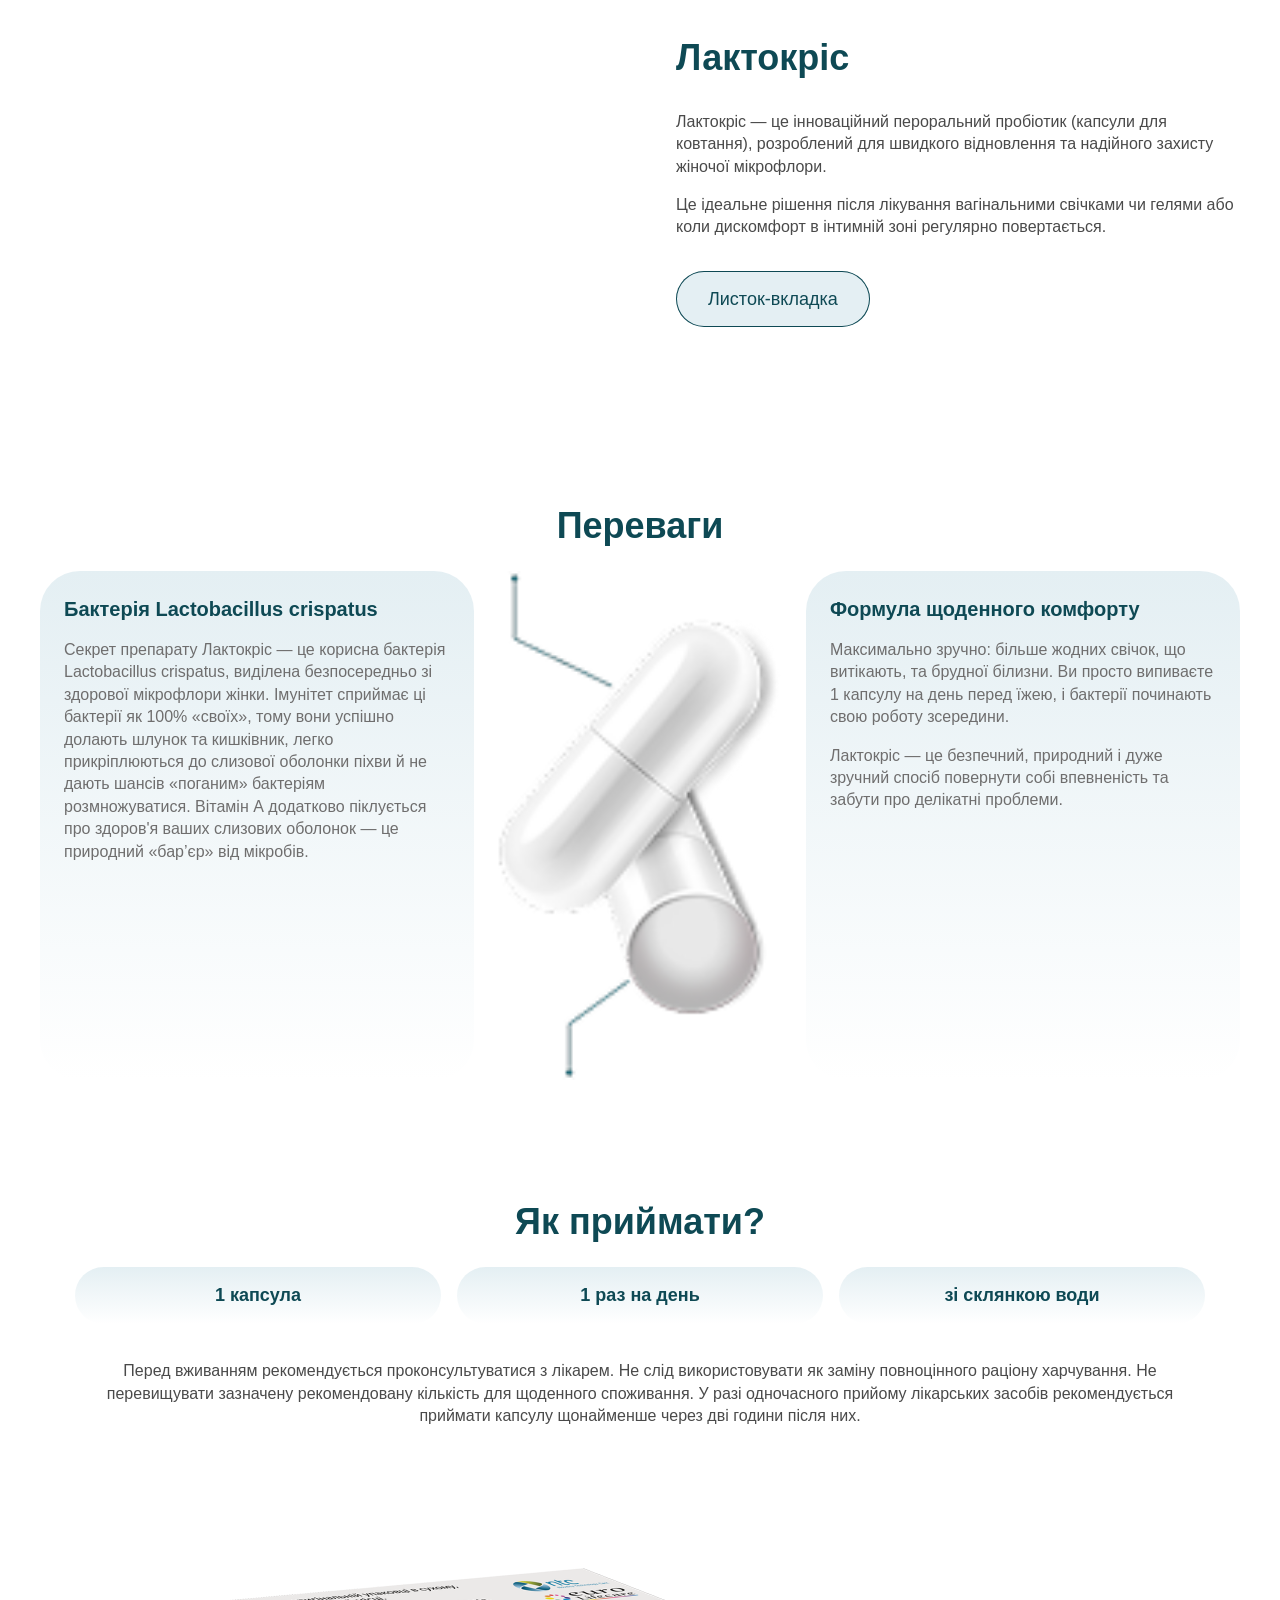
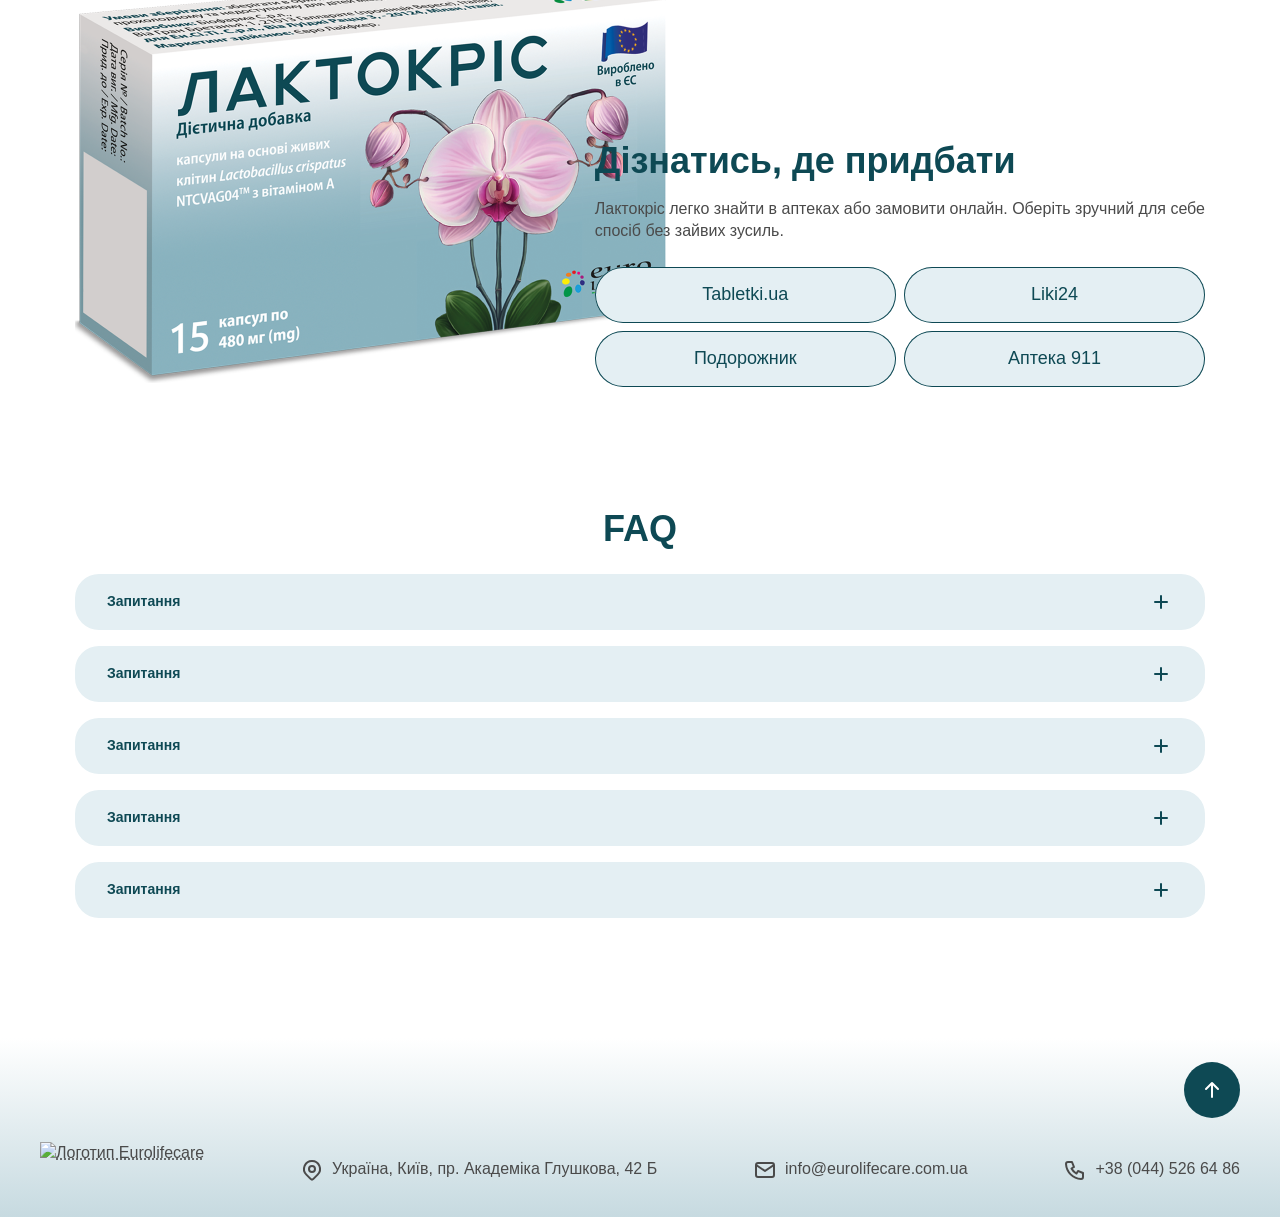
==== commit d800947d: "revisions #2" ====
--- a/index.html
+++ b/index.html
@@ -6,11 +6,11 @@
     <title>Головна | Лакторіс</title>
     <meta name="viewport" content="width=device-width, initial-scale=1.0">
 
-    <link rel="preload" href="assets/fonts/lineseedjp-regular.ttf" as="font" type="font/ttf" crossorigin>
-    <link rel="preload" href="assets/fonts/raleway-light.ttf" as="font" type="font/ttf" crossorigin>
-    <link rel="preload" href="assets/fonts/raleway-regular.ttf" as="font" type="font/ttf" crossorigin>
-    <link rel="preload" href="assets/fonts/raleway-medium.ttf" as="font" type="font/ttf" crossorigin>
-    <link rel="preload" href="assets/fonts/raleway-semibold.ttf" as="font" type="font/ttf" crossorigin>
+    <link rel="preload" href="assets/fonts/woff2/subset-LINESeedJP-Regular.woff2" as="font" type="font/woff2" crossorigin>
+    <link rel="preload" href="assets/fonts/woff2/raleway-light.woff2" as="font" type="font/woff2" crossorigin>
+    <link rel="preload" href="assets/fonts/woff2/raleway-regular.woff2" as="font" type="font/woff2" crossorigin>
+    <link rel="preload" href="assets/fonts/woff2/raleway-medium.woff2" as="font" type="font/woff2" crossorigin>
+    <link rel="preload" href="assets/fonts/woff2/raleway-semibold.woff2" as="font" type="font/woff2" crossorigin>
 
     <link rel="preload" as="image" type="image/png" href="/assets/images/hero-1.png" fetchpriority="high">
     <link rel="preload" as="image" type="image/png" href="/assets/images/hero-2.png" fetchpriority="high">
@@ -55,6 +55,7 @@
       <main class="main">
         <section class="container section" aria-labelledby="hero-title">
           <div class="hero">
+            <img class="hero-background" src="assets/images/hero-2.png" alt="" aria-hidden="true" fetchpriority=high>
             <div class="hero__content">
               <div class="hero__header">
                 <h1 id="hero-title">Лактокріс</h1>
@@ -107,7 +108,7 @@
               <p>Лактокріс — це інноваційний пероральний пробіотик (капсули для ковтання), розроблений для швидкого відновлення та надійного захисту жіночої мікрофлори.</p>
               <p>Це ідеальне рішення після лікування вагінальними свічками чи гелями або коли дискомфорт в інтимній зоні регулярно повертається.</p>
             </div>
-            <button class="btn btn--secondary">Листок-вкладка</button>
+            <a href="#" class="btn btn--secondary">Листок-вкладка</a>
           </div>
         </section>
         <section class="section container-2 container__content" aria-labelledby="advantages-title">
@@ -265,6 +266,7 @@
       <footer class="page-footer__wrapper">
         <div class="footer container" id="footer">
           <button class="btn btn--primary btn--icon scroll-to-top">
+            <span class="visually-hidden">Повернутись нагору</span>
             <svg aria-hidden="true" xmlns="http://www.w3.org/2000/svg" width="24" height="24" fill="none" viewBox="0 0 24 24">
               <use xmlns:xlink="http://www.w3.org/1999/xlink" xlink:href="assets/img/sprites.svg#arrow-up"></use>
             </svg>
--- a/assets/css/styles.css
+++ b/assets/css/styles.css
@@ -13,7 +13,7 @@
   --blue_800: #08252B;
 
   --font-main: Raleway,Arial,sans-serif;
-  --font-heading: "Line Seed JP",Arial,sans-serif;
+  --font-heading: "Line Seed JP",Raleway,Arial,sans-serif;
 
 
   --h1-size: 64px;
@@ -70,41 +70,48 @@
 main{
   flex: 1 0 auto;
 }
-
+picture, 
+picture img {
+  display: block;
+}
+img {
+  max-width: 100%;
+  height: auto;
+}
 a {
   color: inherit;
 }
 @font-face {
   font-family: "Raleway";
-  src: url("../fonts/raleway-light.ttf") format("truetype");
+  src: url("../fonts/woff2/raleway-light.woff2") format("woff2");
   font-weight: 300;
   font-style: normal;
   font-display: swap;
 }
 @font-face {
   font-family: "Raleway";
-  src: url("../fonts/raleway-regular.ttf") format("truetype");
+  src: url("../fonts/woff2/raleway-regular.woff2") format("woff2");
   font-weight: 400;
   font-style: normal;
   font-display: swap;
 }
 @font-face {
   font-family: "Raleway";
-  src: url("../fonts/raleway-medium.ttf") format("truetype");
+  src: url("../fonts/woff2/raleway-medium.woff2") format("woff2");
   font-weight: 500;
   font-style: normal;
   font-display: swap;
 }
 @font-face {
   font-family: "Raleway";
-  src: url("../fonts/raleway-semibold.ttf") format("truetype");
+  src: url("../fonts/woff2/raleway-semibold.woff2") format("woff2");
   font-weight: 600;
   font-style: normal;
   font-display: swap;
 }
 @font-face {
   font-family: "Raleway";
-  src: url("../fonts/raleway-bold.ttf") format("truetype");
+  src: url("../fonts/woff2/raleway-bold.woff2") format("woff2");
   font-weight: 700;
   font-style: normal;
   font-display: swap;
@@ -112,7 +119,7 @@
 
 @font-face {
   font-family: "Line Seed JP";
-  src: url("../fonts/lineseedjp-regular.ttf") format("truetype");
+  src: url("../fonts/woff2/subset-lineseedjp-regular.woff2") format("woff2");
   font-weight: 400;
   font-style: normal;
   font-display: swap;
@@ -665,11 +672,18 @@
   margin-top: 168px;
   padding: 40px 96px 0;
   border-radius: 64px;
-  background-repeat: no-repeat;
-  background-position: top;
-  background-size: cover;
-  background-image: url("../images/hero-2.png");
+  /* background-repeat: no-repeat; */
+  /* background-position: top; */
+  /* background-size: cover; */
+  /* background-image: url("../images/hero-2.png"); */
   overflow: hidden;
+}
+.hero-background {
+  position: absolute;
+  inset: 0;
+  width: 100%;
+  height: 100%;
+  object-fit: cover;
 }
 .hero__ellipse{
   position: absolute;
@@ -860,7 +874,8 @@
   width: 37.5%;
 }
 .where-buy__img img {
-  width: 100%;
+  /* width: 100%; */
+  max-width: 600px;
 }
 .where-buy__info {
   display: flex;
@@ -879,6 +894,7 @@
 
 .where-buy--post {
   flex-direction: column;
+  gap: 24px;
 }
 .where-buy--post .where-buy__img,
 .where-buy--post .where-buy__info {
@@ -969,12 +985,13 @@
 }
 
 .faq-content-inner {
+  padding: 0 32px 0;
   min-height: 0;
   overflow: hidden;
 }
-.faq-content-inner p {
-  margin: 0;
+.faq-item.is-active .faq-content-inner {
   padding: 0 32px 16px 32px;
+  margin: 0;
   color: var(--gray_400);
 }
 .faq-title-wrapper{
@@ -1079,8 +1096,10 @@
   display: flex;
   flex-direction: column;
   gap: 24px;
-
   flex: 0 0 66%
+}
+.article__content img {
+  border-radius: 48px;
 }
 .article__texts {
   gap: 0 !important;
@@ -1139,7 +1158,7 @@
   display: flex;
   flex-direction: column;
   gap: 24px;
-  z-index: 10;
+  z-index: 3;
   align-items: start;
   justify-content: end;
 }
@@ -1161,7 +1180,7 @@
   height: 324px;
   color: var(--white);
   margin: 0 !important;
-  z-index: 10;
+  z-index: 3;
 }
 .page-not-found__content {
   padding: 40px 0;
@@ -1353,6 +1372,9 @@
   .article__sidebar > .where-buy {
     display: none;
   }
+  .where-buy img {
+    width: 100%;
+  }
   .page-not-found .hero {
     flex-direction: column;
   }
@@ -1527,6 +1549,12 @@
   .faq-content-inner p {
     padding: 0 16px 16px;
   }
+  .faq-content-inner {
+    padding: 0 16px 0;
+  }
+  .faq-item.is-active .faq-content-inner {
+    padding: 0 16px 16px 16px;
+  }
 
   .articles-grid {
     grid-template-columns: repeat(1, 1fr);
